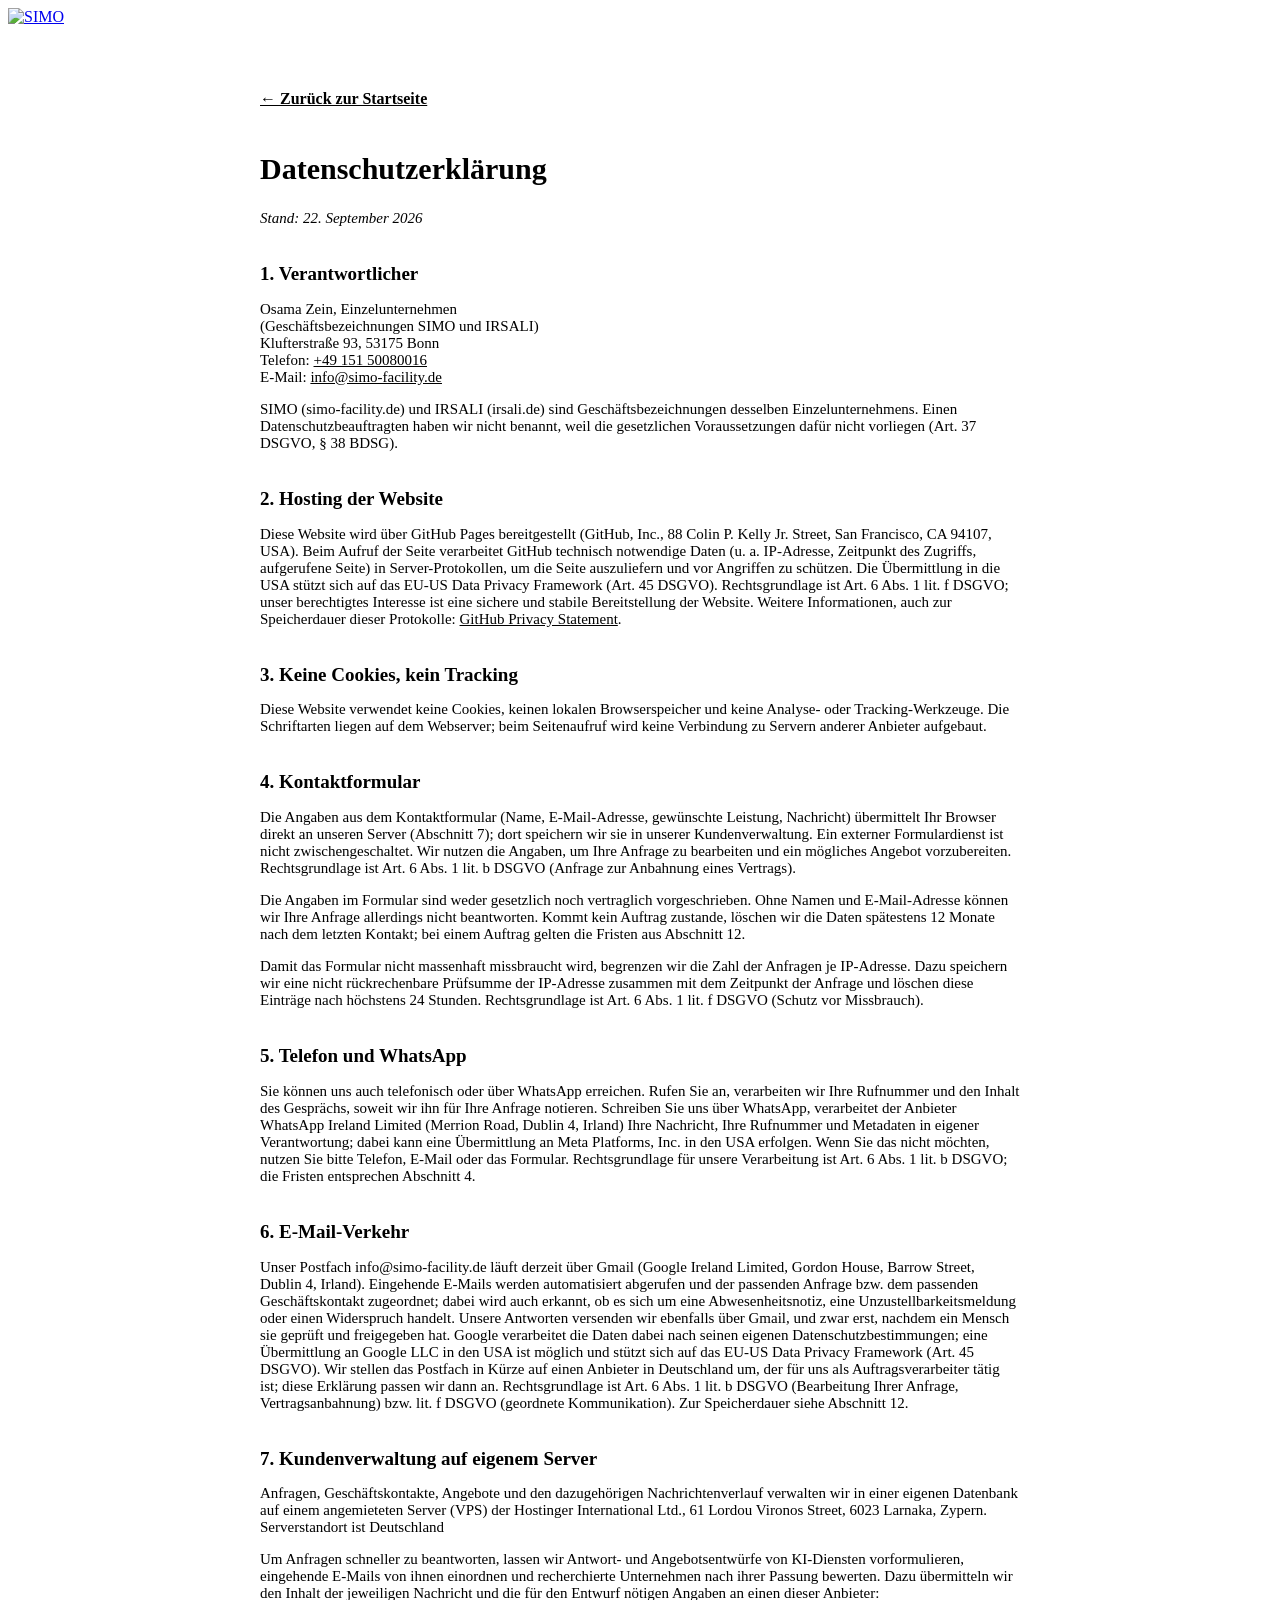
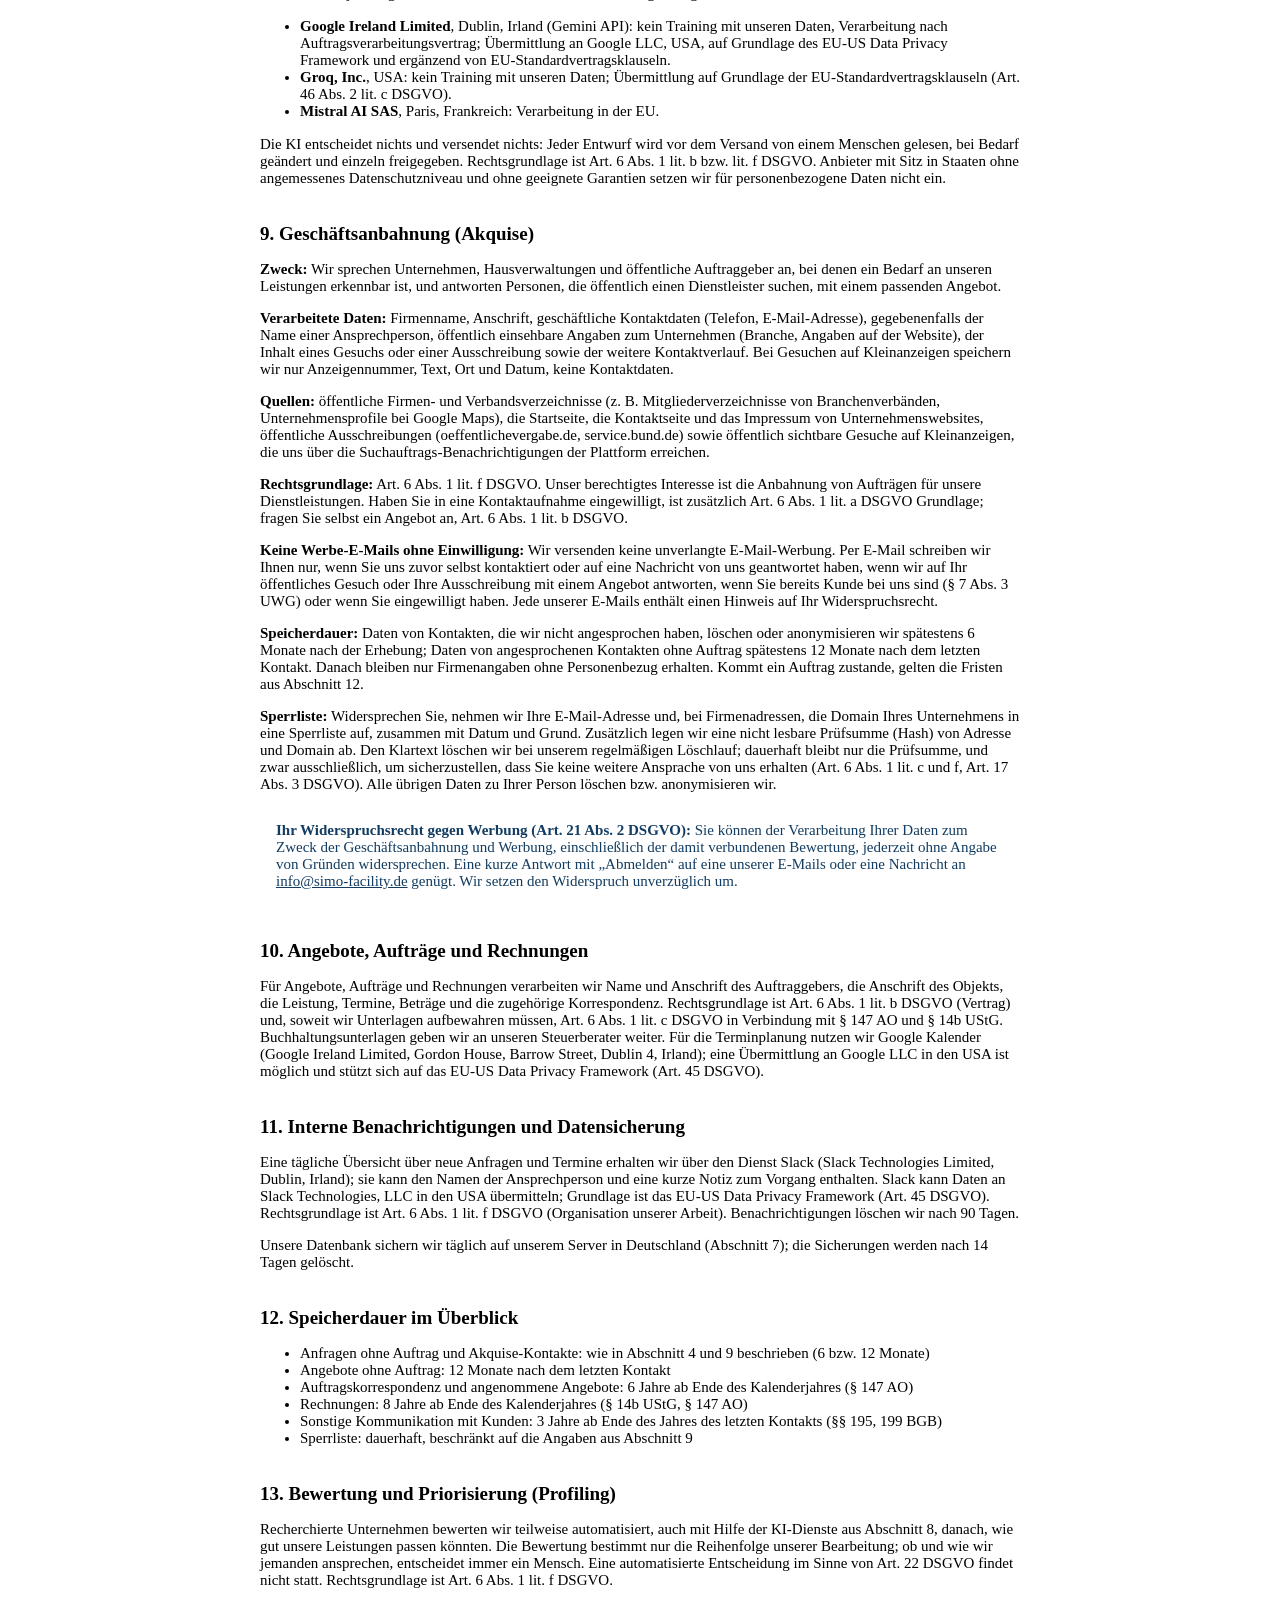
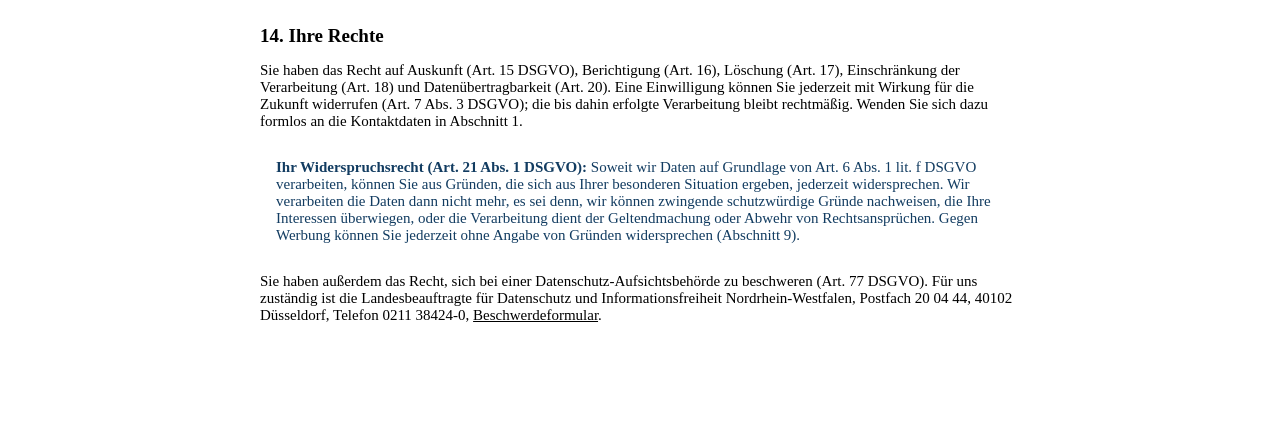
==== datenschutz.html @ e84d72c5 "Eigenes Kontaktformular statt Web3Forms, Datenschutzerklaerung und Impressum aktualisiert" ====
<!DOCTYPE html>
<html lang="de">
<head>
<meta charset="UTF-8">
<meta name="viewport" content="width=device-width, initial-scale=1.0">
<title>Datenschutzerklärung – SIMO</title>
<link rel="icon" type="image/svg+xml" href="assets/icon.svg">
<link rel="stylesheet" href="styles.css">
<style>
  .legal { max-width: 760px; margin: 0 auto; padding: 64px 24px 96px; }
  .legal h1 { font-size: 30px; margin-bottom: 24px; }
  .legal h2 { font-size: 19px; margin-top: 36px; }
  .legal p, .legal li { color: var(--gray); font-size: 15px; }
  .legal a { color: var(--green); }
  .back { display:inline-block; margin-bottom: 24px; font-weight: 600; color: var(--green); }
</style>
</head>
<body>
<header>
  <nav class="nav">
    <a href="index.html" class="logo"><img src="assets/logo_mark.svg" alt="SIMO"></a>
  </nav>
</header>

<div class="legal">
  <a class="back" href="index.html">&larr; Zurück zur Startseite</a>
  <h1>Datenschutzerklärung</h1>
  <p><em>Stand: 22. September 2026</em></p>

  <h2>1. Verantwortlicher</h2>
  <p>
    Osama Zein, Einzelunternehmen<br>
    (Geschäftsbezeichnungen SIMO und IRSALI)<br>
    Klufterstraße 93, 53175 Bonn<br>
    Telefon: <a href="tel:+4915150080016">+49 151 50080016</a><br>
    E-Mail: <a href="mailto:info@simo-facility.de">info@simo-facility.de</a>
  </p>
  <p>SIMO (simo-facility.de) und IRSALI (irsali.de) sind Geschäftsbezeichnungen desselben Einzelunternehmens. Einen Datenschutzbeauftragten haben wir nicht benannt, weil die gesetzlichen Voraussetzungen dafür nicht vorliegen (Art. 37 DSGVO, § 38 BDSG).</p>

  <h2>2. Hosting der Website</h2>
  <p>Diese Website wird über GitHub Pages bereitgestellt (GitHub, Inc., 88 Colin P. Kelly Jr. Street, San Francisco, CA 94107, USA). Beim Aufruf der Seite verarbeitet GitHub technisch notwendige Daten (u. a. IP-Adresse, Zeitpunkt des Zugriffs, aufgerufene Seite) in Server-Protokollen, um die Seite auszuliefern und vor Angriffen zu schützen. Die Übermittlung in die USA stützt sich auf das EU-US Data Privacy Framework (Art. 45 DSGVO). Rechtsgrundlage ist Art. 6 Abs. 1 lit. f DSGVO; unser berechtigtes Interesse ist eine sichere und stabile Bereitstellung der Website. Weitere Informationen, auch zur Speicherdauer dieser Protokolle: <a href="https://docs.github.com/site-policy/privacy-policies/github-general-privacy-statement" target="_blank" rel="noopener">GitHub Privacy Statement</a>.</p>

  <h2>3. Keine Cookies, kein Tracking</h2>
  <p>Diese Website verwendet keine Cookies, keinen lokalen Browserspeicher und keine Analyse- oder Tracking-Werkzeuge. Die Schriftarten liegen auf dem Webserver; beim Seitenaufruf wird keine Verbindung zu Servern anderer Anbieter aufgebaut.</p>

  <h2>4. Kontaktformular</h2>
  <p>Die Angaben aus dem Kontaktformular (Name, E-Mail-Adresse, gewünschte Leistung, Nachricht) übermittelt Ihr Browser direkt an unseren Server (Abschnitt 7); dort speichern wir sie in unserer Kundenverwaltung. Ein externer Formulardienst ist nicht zwischengeschaltet. Wir nutzen die Angaben, um Ihre Anfrage zu bearbeiten und ein mögliches Angebot vorzubereiten. Rechtsgrundlage ist Art. 6 Abs. 1 lit. b DSGVO (Anfrage zur Anbahnung eines Vertrags).</p>
  <p>Die Angaben im Formular sind weder gesetzlich noch vertraglich vorgeschrieben. Ohne Namen und E-Mail-Adresse können wir Ihre Anfrage allerdings nicht beantworten. Kommt kein Auftrag zustande, löschen wir die Daten spätestens 12 Monate nach dem letzten Kontakt; bei einem Auftrag gelten die Fristen aus Abschnitt 12.</p>
  <p>Damit das Formular nicht massenhaft missbraucht wird, begrenzen wir die Zahl der Anfragen je IP-Adresse. Dazu speichern wir eine nicht rückrechenbare Prüfsumme der IP-Adresse zusammen mit dem Zeitpunkt der Anfrage und löschen diese Einträge nach höchstens 24 Stunden. Rechtsgrundlage ist Art. 6 Abs. 1 lit. f DSGVO (Schutz vor Missbrauch).</p>

  <h2>5. Telefon und WhatsApp</h2>
  <p>Sie können uns auch telefonisch oder über WhatsApp erreichen. Rufen Sie an, verarbeiten wir Ihre Rufnummer und den Inhalt des Gesprächs, soweit wir ihn für Ihre Anfrage notieren. Schreiben Sie uns über WhatsApp, verarbeitet der Anbieter WhatsApp Ireland Limited (Merrion Road, Dublin 4, Irland) Ihre Nachricht, Ihre Rufnummer und Metadaten in eigener Verantwortung; dabei kann eine Übermittlung an Meta Platforms, Inc. in den USA erfolgen. Wenn Sie das nicht möchten, nutzen Sie bitte Telefon, E-Mail oder das Formular. Rechtsgrundlage für unsere Verarbeitung ist Art. 6 Abs. 1 lit. b DSGVO; die Fristen entsprechen Abschnitt 4.</p>

  <h2>6. E-Mail-Verkehr</h2>
  <p>Unser Postfach info@simo-facility.de läuft derzeit über Gmail (Google Ireland Limited, Gordon House, Barrow Street, Dublin 4, Irland). Eingehende E-Mails werden automatisiert abgerufen und der passenden Anfrage bzw. dem passenden Geschäftskontakt zugeordnet; dabei wird auch erkannt, ob es sich um eine Abwesenheitsnotiz, eine Unzustellbarkeitsmeldung oder einen Widerspruch handelt. Unsere Antworten versenden wir ebenfalls über Gmail, und zwar erst, nachdem ein Mensch sie geprüft und freigegeben hat. Google verarbeitet die Daten dabei nach seinen eigenen Datenschutzbestimmungen; eine Übermittlung an Google LLC in den USA ist möglich und stützt sich auf das EU-US Data Privacy Framework (Art. 45 DSGVO). Wir stellen das Postfach in Kürze auf einen Anbieter in Deutschland um, der für uns als Auftragsverarbeiter tätig ist; diese Erklärung passen wir dann an. Rechtsgrundlage ist Art. 6 Abs. 1 lit. b DSGVO (Bearbeitung Ihrer Anfrage, Vertragsanbahnung) bzw. lit. f DSGVO (geordnete Kommunikation). Zur Speicherdauer siehe Abschnitt 12.</p>

  <h2>7. Kundenverwaltung auf eigenem Server</h2>
  <p>Anfragen, Geschäftskontakte, Angebote und den dazugehörigen Nachrichtenverlauf verwalten wir in einer eigenen Datenbank auf einem angemieteten Server (VPS) der Hostinger International Ltd., 61 Lordou Vironos Street, 6023 Larnaka, Zypern. Serverstandort ist Deutschland  <p>Um Anfragen schneller zu beantworten, lassen wir Antwort- und Angebotsentwürfe von KI-Diensten vorformulieren, eingehende E-Mails von ihnen einordnen und recherchierte Unternehmen nach ihrer Passung bewerten. Dazu übermitteln wir den Inhalt der jeweiligen Nachricht und die für den Entwurf nötigen Angaben an einen dieser Anbieter:</p>
  <ul>
    <li><strong>Google Ireland Limited</strong>, Dublin, Irland (Gemini API): kein Training mit unseren Daten, Verarbeitung nach Auftragsverarbeitungsvertrag; Übermittlung an Google LLC, USA, auf Grundlage des EU-US Data Privacy Framework und ergänzend von EU-Standardvertragsklauseln.</li>
    <li><strong>Groq, Inc.</strong>, USA: kein Training mit unseren Daten; Übermittlung auf Grundlage der EU-Standardvertragsklauseln (Art. 46 Abs. 2 lit. c DSGVO).</li>
    <li><strong>Mistral AI SAS</strong>, Paris, Frankreich: Verarbeitung in der EU.</li>
  </ul>
  <p>Die KI entscheidet nichts und versendet nichts: Jeder Entwurf wird vor dem Versand von einem Menschen gelesen, bei Bedarf geändert und einzeln freigegeben. Rechtsgrundlage ist Art. 6 Abs. 1 lit. b bzw. lit. f DSGVO. Anbieter mit Sitz in Staaten ohne angemessenes Datenschutzniveau und ohne geeignete Garantien setzen wir für personenbezogene Daten nicht ein.</p>

  <h2 id="akquise">9. Geschäftsanbahnung (Akquise)</h2>
  <p><strong>Zweck:</strong> Wir sprechen Unternehmen, Hausverwaltungen und öffentliche Auftraggeber an, bei denen ein Bedarf an unseren Leistungen erkennbar ist, und antworten Personen, die öffentlich einen Dienstleister suchen, mit einem passenden Angebot.</p>
  <p><strong>Verarbeitete Daten:</strong> Firmenname, Anschrift, geschäftliche Kontaktdaten (Telefon, E-Mail-Adresse), gegebenenfalls der Name einer Ansprechperson, öffentlich einsehbare Angaben zum Unternehmen (Branche, Angaben auf der Website), der Inhalt eines Gesuchs oder einer Ausschreibung sowie der weitere Kontaktverlauf. Bei Gesuchen auf Kleinanzeigen speichern wir nur Anzeigennummer, Text, Ort und Datum, keine Kontaktdaten.</p>
  <p><strong>Quellen:</strong> öffentliche Firmen- und Verbandsverzeichnisse (z. B. Mitgliederverzeichnisse von Branchenverbänden, Unternehmensprofile bei Google Maps), die Startseite, die Kontaktseite und das Impressum von Unternehmenswebsites, öffentliche Ausschreibungen (oeffentlichevergabe.de, service.bund.de) sowie öffentlich sichtbare Gesuche auf Kleinanzeigen, die uns über die Suchauftrags-Benachrichtigungen der Plattform erreichen.</p>
  <p><strong>Rechtsgrundlage:</strong> Art. 6 Abs. 1 lit. f DSGVO. Unser berechtigtes Interesse ist die Anbahnung von Aufträgen für unsere Dienstleistungen. Haben Sie in eine Kontaktaufnahme eingewilligt, ist zusätzlich Art. 6 Abs. 1 lit. a DSGVO Grundlage; fragen Sie selbst ein Angebot an, Art. 6 Abs. 1 lit. b DSGVO.</p>
  <p><strong>Keine Werbe-E-Mails ohne Einwilligung:</strong> Wir versenden keine unverlangte E-Mail-Werbung. Per E-Mail schreiben wir Ihnen nur, wenn Sie uns zuvor selbst kontaktiert oder auf eine Nachricht von uns geantwortet haben, wenn wir auf Ihr öffentliches Gesuch oder Ihre Ausschreibung mit einem Angebot antworten, wenn Sie bereits Kunde bei uns sind (§ 7 Abs. 3 UWG) oder wenn Sie eingewilligt haben. Jede unserer E-Mails enthält einen Hinweis auf Ihr Widerspruchsrecht.</p>
  <p><strong>Speicherdauer:</strong> Daten von Kontakten, die wir nicht angesprochen haben, löschen oder anonymisieren wir spätestens 6 Monate nach der Erhebung; Daten von angesprochenen Kontakten ohne Auftrag spätestens 12 Monate nach dem letzten Kontakt. Danach bleiben nur Firmenangaben ohne Personenbezug erhalten. Kommt ein Auftrag zustande, gelten die Fristen aus Abschnitt 12.</p>
  <p><strong>Sperrliste:</strong> Widersprechen Sie, nehmen wir Ihre E-Mail-Adresse und, bei Firmenadressen, die Domain Ihres Unternehmens in eine Sperrliste auf, zusammen mit Datum und Grund. Zusätzlich legen wir eine nicht lesbare Prüfsumme (Hash) von Adresse und Domain ab. Den Klartext löschen wir bei unserem regelmäßigen Löschlauf; dauerhaft bleibt nur die Prüfsumme, und zwar ausschließlich, um sicherzustellen, dass Sie keine weitere Ansprache von uns erhalten (Art. 6 Abs. 1 lit. c und f, Art. 17 Abs. 3 DSGVO). Alle übrigen Daten zu Ihrer Person löschen bzw. anonymisieren wir.</p>
  <p style="border-left: 4px solid var(--green); background: var(--green-tint); padding: 14px 16px; color: #123C61;"><strong>Ihr Widerspruchsrecht gegen Werbung (Art. 21 Abs. 2 DSGVO):</strong> Sie können der Verarbeitung Ihrer Daten zum Zweck der Geschäftsanbahnung und Werbung, einschließlich der damit verbundenen Bewertung, jederzeit ohne Angabe von Gründen widersprechen. Eine kurze Antwort mit „Abmelden“ auf eine unserer E-Mails oder eine Nachricht an <a href="mailto:info@simo-facility.de?subject=Abmelden">info@simo-facility.de</a> genügt. Wir setzen den Widerspruch unverzüglich um.</p>

  <h2>10. Angebote, Aufträge und Rechnungen</h2>
  <p>Für Angebote, Aufträge und Rechnungen verarbeiten wir Name und Anschrift des Auftraggebers, die Anschrift des Objekts, die Leistung, Termine, Beträge und die zugehörige Korrespondenz. Rechtsgrundlage ist Art. 6 Abs. 1 lit. b DSGVO (Vertrag) und, soweit wir Unterlagen aufbewahren müssen, Art. 6 Abs. 1 lit. c DSGVO in Verbindung mit § 147 AO und § 14b UStG. Buchhaltungsunterlagen geben wir an unseren Steuerberater weiter. Für die Terminplanung nutzen wir Google Kalender (Google Ireland Limited, Gordon House, Barrow Street, Dublin 4, Irland); eine Übermittlung an Google LLC in den USA ist möglich und stützt sich auf das EU-US Data Privacy Framework (Art. 45 DSGVO).</p>

  <h2>11. Interne Benachrichtigungen und Datensicherung</h2>
  <p>Eine tägliche Übersicht über neue Anfragen und Termine erhalten wir über den Dienst Slack (Slack Technologies Limited, Dublin, Irland); sie kann den Namen der Ansprechperson und eine kurze Notiz zum Vorgang enthalten. Slack kann Daten an Slack Technologies, LLC in den USA übermitteln; Grundlage ist das EU-US Data Privacy Framework (Art. 45 DSGVO). Rechtsgrundlage ist Art. 6 Abs. 1 lit. f DSGVO (Organisation unserer Arbeit). Benachrichtigungen löschen wir nach 90 Tagen.</p>
  <p>Unsere Datenbank sichern wir täglich auf unserem Server in Deutschland (Abschnitt 7); die Sicherungen werden nach 14 Tagen gelöscht.</p>

  <h2>12. Speicherdauer im Überblick</h2>
  <ul>
    <li>Anfragen ohne Auftrag und Akquise-Kontakte: wie in Abschnitt 4 und 9 beschrieben (6 bzw. 12 Monate)</li>
    <li>Angebote ohne Auftrag: 12 Monate nach dem letzten Kontakt</li>
    <li>Auftragskorrespondenz und angenommene Angebote: 6 Jahre ab Ende des Kalenderjahres (§ 147 AO)</li>
    <li>Rechnungen: 8 Jahre ab Ende des Kalenderjahres (§ 14b UStG, § 147 AO)</li>
    <li>Sonstige Kommunikation mit Kunden: 3 Jahre ab Ende des Jahres des letzten Kontakts (§§ 195, 199 BGB)</li>
    <li>Sperrliste: dauerhaft, beschränkt auf die Angaben aus Abschnitt 9</li>
  </ul>

  <h2>13. Bewertung und Priorisierung (Profiling)</h2>
  <p>Recherchierte Unternehmen bewerten wir teilweise automatisiert, auch mit Hilfe der KI-Dienste aus Abschnitt 8, danach, wie gut unsere Leistungen passen könnten. Die Bewertung bestimmt nur die Reihenfolge unserer Bearbeitung; ob und wie wir jemanden ansprechen, entscheidet immer ein Mensch. Eine automatisierte Entscheidung im Sinne von Art. 22 DSGVO findet nicht statt. Rechtsgrundlage ist Art. 6 Abs. 1 lit. f DSGVO.</p>

  <h2>14. Ihre Rechte</h2>
  <p>Sie haben das Recht auf Auskunft (Art. 15 DSGVO), Berichtigung (Art. 16), Löschung (Art. 17), Einschränkung der Verarbeitung (Art. 18) und Datenübertragbarkeit (Art. 20). Eine Einwilligung können Sie jederzeit mit Wirkung für die Zukunft widerrufen (Art. 7 Abs. 3 DSGVO); die bis dahin erfolgte Verarbeitung bleibt rechtmäßig. Wenden Sie sich dazu formlos an die Kontaktdaten in Abschnitt 1.</p>
  <p style="border-left: 4px solid var(--green); background: var(--green-tint); padding: 14px 16px; color: #123C61;"><strong>Ihr Widerspruchsrecht (Art. 21 Abs. 1 DSGVO):</strong> Soweit wir Daten auf Grundlage von Art. 6 Abs. 1 lit. f DSGVO verarbeiten, können Sie aus Gründen, die sich aus Ihrer besonderen Situation ergeben, jederzeit widersprechen. Wir verarbeiten die Daten dann nicht mehr, es sei denn, wir können zwingende schutzwürdige Gründe nachweisen, die Ihre Interessen überwiegen, oder die Verarbeitung dient der Geltendmachung oder Abwehr von Rechtsansprüchen. Gegen Werbung können Sie jederzeit ohne Angabe von Gründen widersprechen (Abschnitt 9).</p>
  <p>Sie haben außerdem das Recht, sich bei einer Datenschutz-Aufsichtsbehörde zu beschweren (Art. 77 DSGVO). Für uns zuständig ist die Landesbeauftragte für Datenschutz und Informationsfreiheit Nordrhein-Westfalen, Postfach 20 04 44, 40102 Düsseldorf, Telefon 0211 38424-0, <a href="https://www.ldi.nrw.de/beschwerde" target="_blank" rel="noopener">Beschwerdeformular</a>.</p>
</div>
</body>
</html>
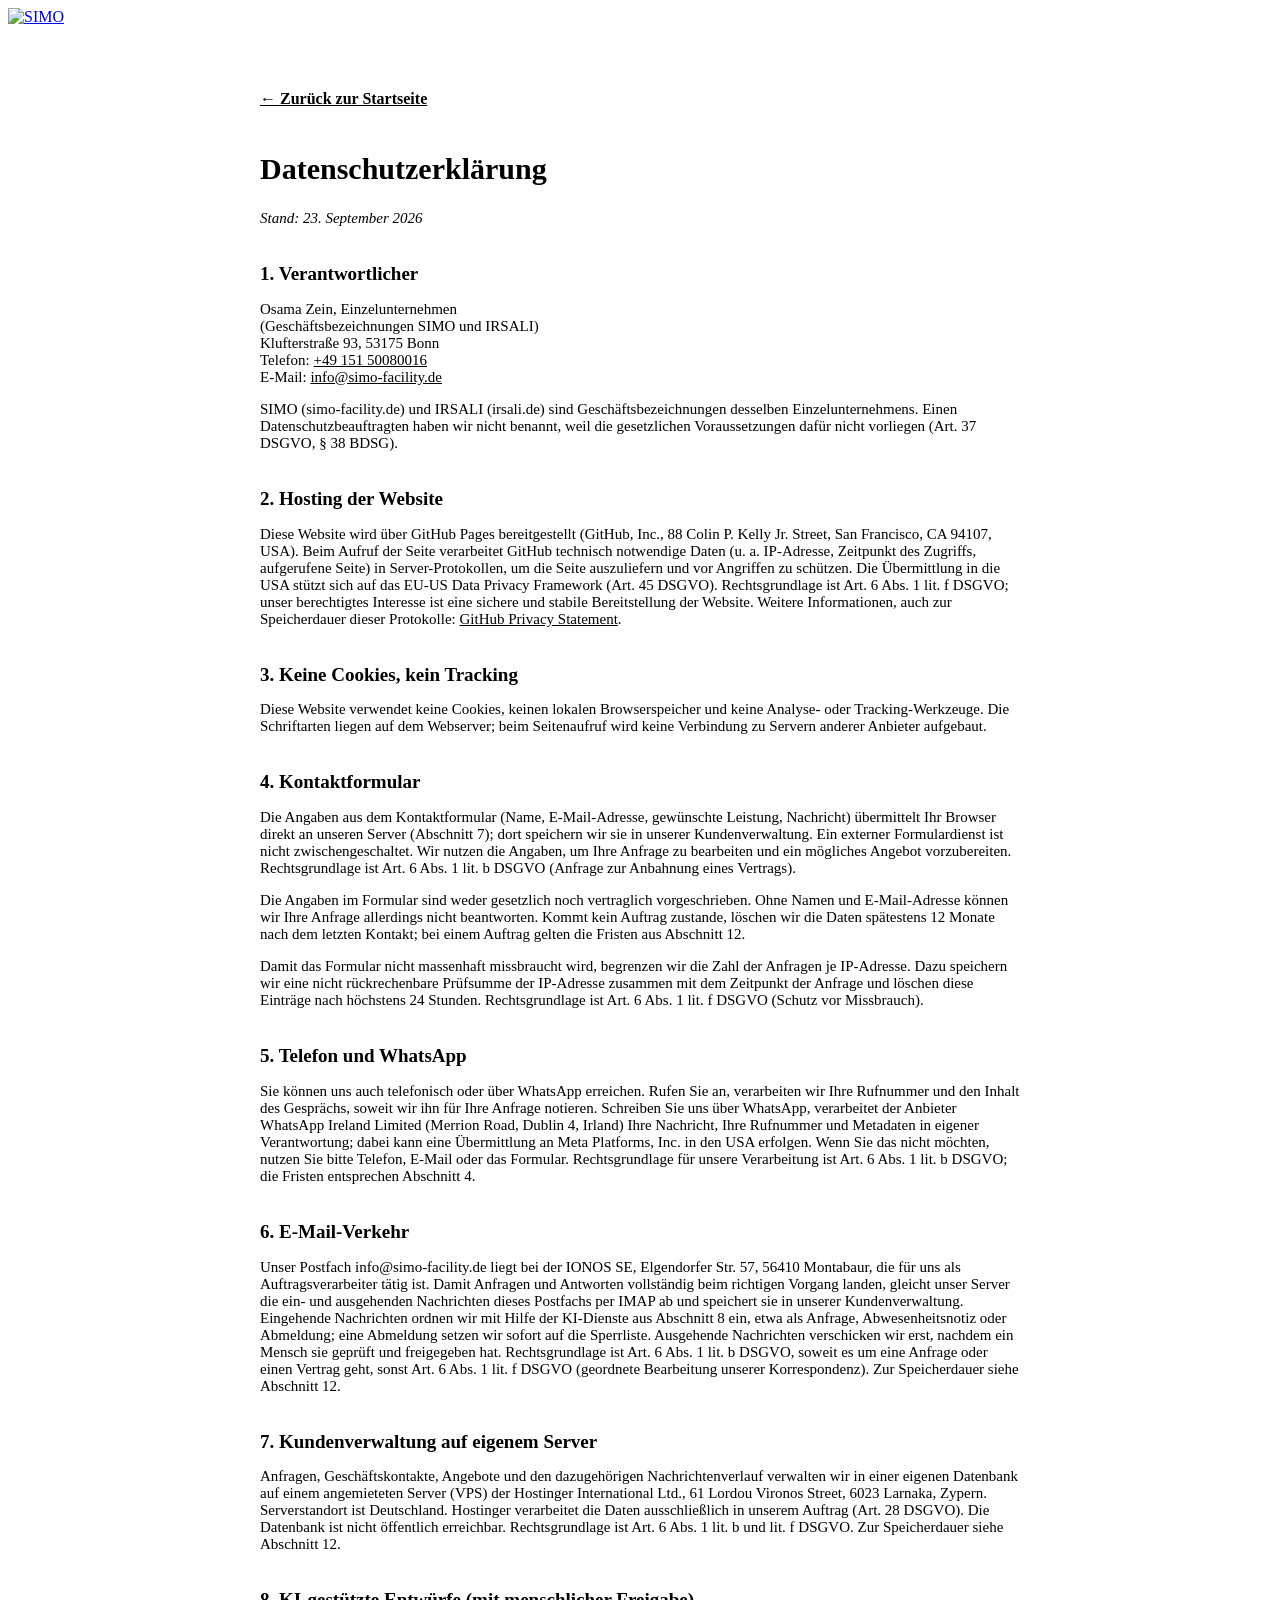
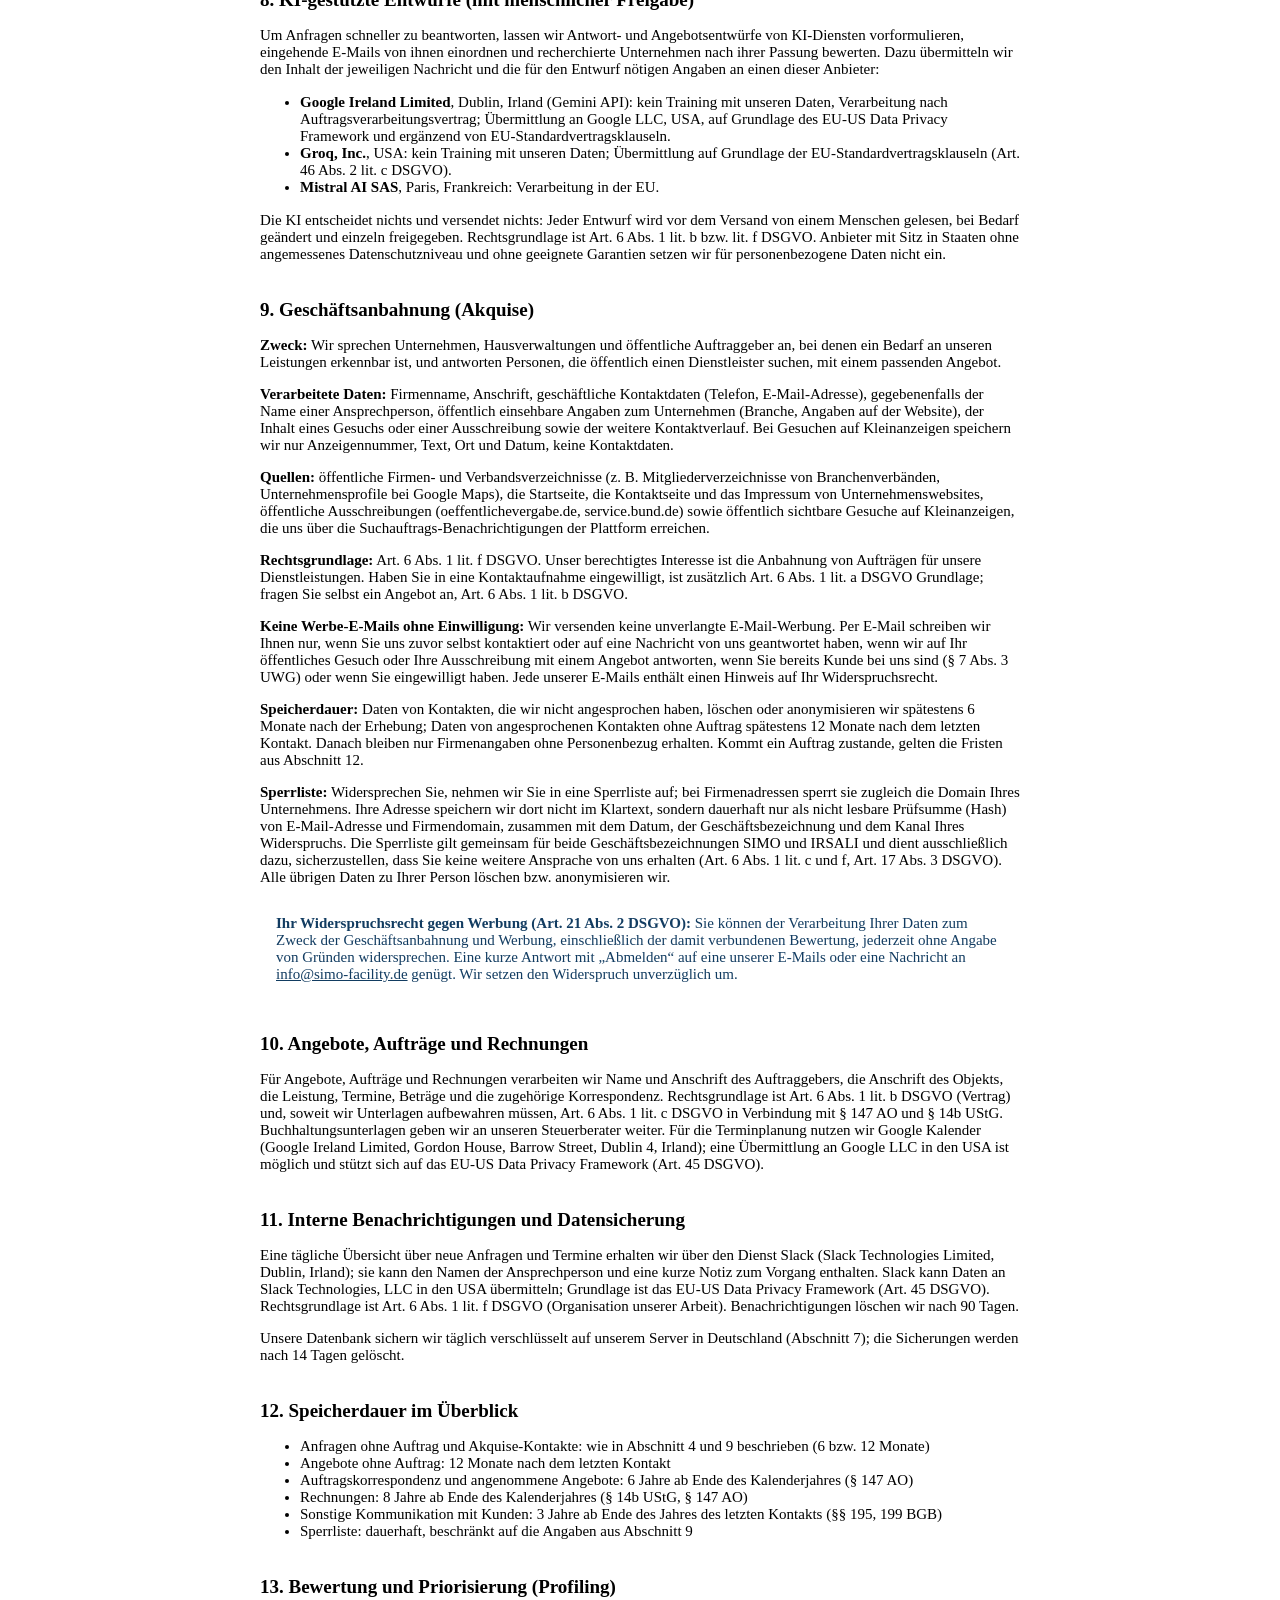
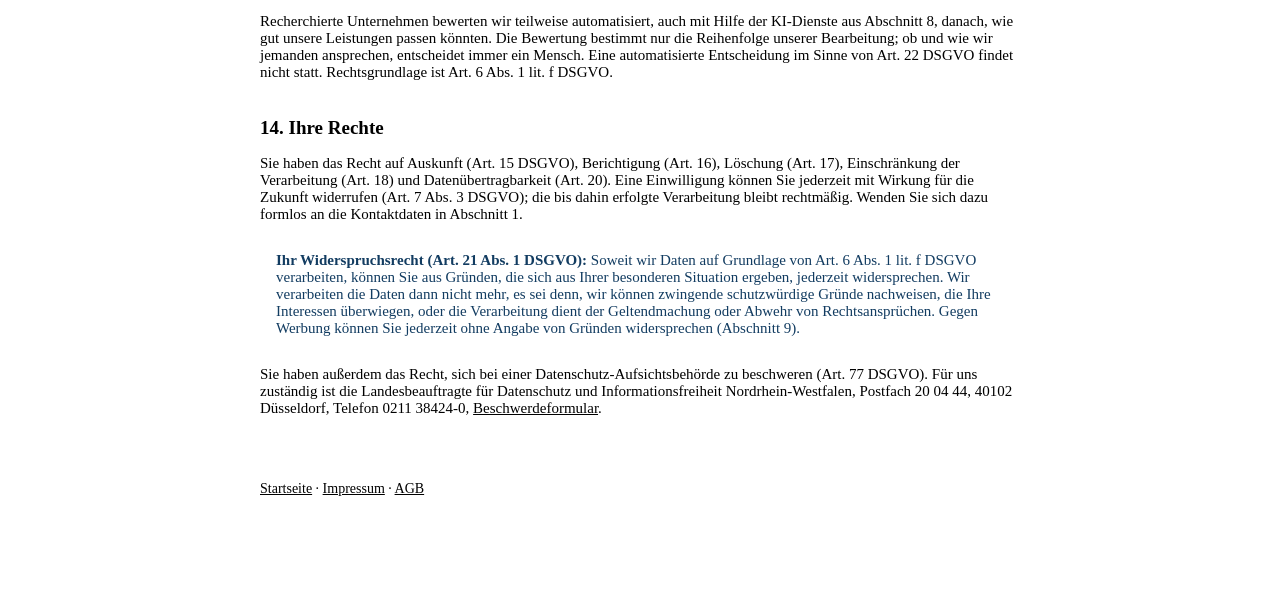
==== commit 7d964546: "AGB als agb.pdf, Datenschutzerklaerung: IONOS-Postfach, Abschnitt 7/8 vollstaendig, Sperrliste nur a" ====
--- a/datenschutz.html
+++ b/datenschutz.html
@@ -25,7 +25,7 @@
 <div class="legal">
   <a class="back" href="index.html">&larr; Zurück zur Startseite</a>
   <h1>Datenschutzerklärung</h1>
-  <p><em>Stand: 22. September 2026</em></p>
+  <p><em>Stand: 23. September 2026</em></p>
 
   <h2>1. Verantwortlicher</h2>
   <p>
@@ -52,10 +52,13 @@
   <p>Sie können uns auch telefonisch oder über WhatsApp erreichen. Rufen Sie an, verarbeiten wir Ihre Rufnummer und den Inhalt des Gesprächs, soweit wir ihn für Ihre Anfrage notieren. Schreiben Sie uns über WhatsApp, verarbeitet der Anbieter WhatsApp Ireland Limited (Merrion Road, Dublin 4, Irland) Ihre Nachricht, Ihre Rufnummer und Metadaten in eigener Verantwortung; dabei kann eine Übermittlung an Meta Platforms, Inc. in den USA erfolgen. Wenn Sie das nicht möchten, nutzen Sie bitte Telefon, E-Mail oder das Formular. Rechtsgrundlage für unsere Verarbeitung ist Art. 6 Abs. 1 lit. b DSGVO; die Fristen entsprechen Abschnitt 4.</p>
 
   <h2>6. E-Mail-Verkehr</h2>
-  <p>Unser Postfach info@simo-facility.de läuft derzeit über Gmail (Google Ireland Limited, Gordon House, Barrow Street, Dublin 4, Irland). Eingehende E-Mails werden automatisiert abgerufen und der passenden Anfrage bzw. dem passenden Geschäftskontakt zugeordnet; dabei wird auch erkannt, ob es sich um eine Abwesenheitsnotiz, eine Unzustellbarkeitsmeldung oder einen Widerspruch handelt. Unsere Antworten versenden wir ebenfalls über Gmail, und zwar erst, nachdem ein Mensch sie geprüft und freigegeben hat. Google verarbeitet die Daten dabei nach seinen eigenen Datenschutzbestimmungen; eine Übermittlung an Google LLC in den USA ist möglich und stützt sich auf das EU-US Data Privacy Framework (Art. 45 DSGVO). Wir stellen das Postfach in Kürze auf einen Anbieter in Deutschland um, der für uns als Auftragsverarbeiter tätig ist; diese Erklärung passen wir dann an. Rechtsgrundlage ist Art. 6 Abs. 1 lit. b DSGVO (Bearbeitung Ihrer Anfrage, Vertragsanbahnung) bzw. lit. f DSGVO (geordnete Kommunikation). Zur Speicherdauer siehe Abschnitt 12.</p>
+  <p>Unser Postfach info@simo-facility.de liegt bei der IONOS SE, Elgendorfer Str. 57, 56410 Montabaur, die für uns als Auftragsverarbeiter tätig ist. Damit Anfragen und Antworten vollständig beim richtigen Vorgang landen, gleicht unser Server die ein- und ausgehenden Nachrichten dieses Postfachs per IMAP ab und speichert sie in unserer Kundenverwaltung. Eingehende Nachrichten ordnen wir mit Hilfe der KI-Dienste aus Abschnitt 8 ein, etwa als Anfrage, Abwesenheitsnotiz oder Abmeldung; eine Abmeldung setzen wir sofort auf die Sperrliste. Ausgehende Nachrichten verschicken wir erst, nachdem ein Mensch sie geprüft und freigegeben hat. Rechtsgrundlage ist Art. 6 Abs. 1 lit. b DSGVO, soweit es um eine Anfrage oder einen Vertrag geht, sonst Art. 6 Abs. 1 lit. f DSGVO (geordnete Bearbeitung unserer Korrespondenz). Zur Speicherdauer siehe Abschnitt 12.</p>
 
   <h2>7. Kundenverwaltung auf eigenem Server</h2>
-  <p>Anfragen, Geschäftskontakte, Angebote und den dazugehörigen Nachrichtenverlauf verwalten wir in einer eigenen Datenbank auf einem angemieteten Server (VPS) der Hostinger International Ltd., 61 Lordou Vironos Street, 6023 Larnaka, Zypern. Serverstandort ist Deutschland  <p>Um Anfragen schneller zu beantworten, lassen wir Antwort- und Angebotsentwürfe von KI-Diensten vorformulieren, eingehende E-Mails von ihnen einordnen und recherchierte Unternehmen nach ihrer Passung bewerten. Dazu übermitteln wir den Inhalt der jeweiligen Nachricht und die für den Entwurf nötigen Angaben an einen dieser Anbieter:</p>
+  <p>Anfragen, Geschäftskontakte, Angebote und den dazugehörigen Nachrichtenverlauf verwalten wir in einer eigenen Datenbank auf einem angemieteten Server (VPS) der Hostinger International Ltd., 61 Lordou Vironos Street, 6023 Larnaka, Zypern. Serverstandort ist Deutschland. Hostinger verarbeitet die Daten ausschließlich in unserem Auftrag (Art. 28 DSGVO). Die Datenbank ist nicht öffentlich erreichbar. Rechtsgrundlage ist Art. 6 Abs. 1 lit. b und lit. f DSGVO. Zur Speicherdauer siehe Abschnitt 12.</p>
+
+  <h2>8. KI-gestützte Entwürfe (mit menschlicher Freigabe)</h2>
+  <p>Um Anfragen schneller zu beantworten, lassen wir Antwort- und Angebotsentwürfe von KI-Diensten vorformulieren, eingehende E-Mails von ihnen einordnen und recherchierte Unternehmen nach ihrer Passung bewerten. Dazu übermitteln wir den Inhalt der jeweiligen Nachricht und die für den Entwurf nötigen Angaben an einen dieser Anbieter:</p>
   <ul>
     <li><strong>Google Ireland Limited</strong>, Dublin, Irland (Gemini API): kein Training mit unseren Daten, Verarbeitung nach Auftragsverarbeitungsvertrag; Übermittlung an Google LLC, USA, auf Grundlage des EU-US Data Privacy Framework und ergänzend von EU-Standardvertragsklauseln.</li>
     <li><strong>Groq, Inc.</strong>, USA: kein Training mit unseren Daten; Übermittlung auf Grundlage der EU-Standardvertragsklauseln (Art. 46 Abs. 2 lit. c DSGVO).</li>
@@ -70,7 +73,7 @@
   <p><strong>Rechtsgrundlage:</strong> Art. 6 Abs. 1 lit. f DSGVO. Unser berechtigtes Interesse ist die Anbahnung von Aufträgen für unsere Dienstleistungen. Haben Sie in eine Kontaktaufnahme eingewilligt, ist zusätzlich Art. 6 Abs. 1 lit. a DSGVO Grundlage; fragen Sie selbst ein Angebot an, Art. 6 Abs. 1 lit. b DSGVO.</p>
   <p><strong>Keine Werbe-E-Mails ohne Einwilligung:</strong> Wir versenden keine unverlangte E-Mail-Werbung. Per E-Mail schreiben wir Ihnen nur, wenn Sie uns zuvor selbst kontaktiert oder auf eine Nachricht von uns geantwortet haben, wenn wir auf Ihr öffentliches Gesuch oder Ihre Ausschreibung mit einem Angebot antworten, wenn Sie bereits Kunde bei uns sind (§ 7 Abs. 3 UWG) oder wenn Sie eingewilligt haben. Jede unserer E-Mails enthält einen Hinweis auf Ihr Widerspruchsrecht.</p>
   <p><strong>Speicherdauer:</strong> Daten von Kontakten, die wir nicht angesprochen haben, löschen oder anonymisieren wir spätestens 6 Monate nach der Erhebung; Daten von angesprochenen Kontakten ohne Auftrag spätestens 12 Monate nach dem letzten Kontakt. Danach bleiben nur Firmenangaben ohne Personenbezug erhalten. Kommt ein Auftrag zustande, gelten die Fristen aus Abschnitt 12.</p>
-  <p><strong>Sperrliste:</strong> Widersprechen Sie, nehmen wir Ihre E-Mail-Adresse und, bei Firmenadressen, die Domain Ihres Unternehmens in eine Sperrliste auf, zusammen mit Datum und Grund. Zusätzlich legen wir eine nicht lesbare Prüfsumme (Hash) von Adresse und Domain ab. Den Klartext löschen wir bei unserem regelmäßigen Löschlauf; dauerhaft bleibt nur die Prüfsumme, und zwar ausschließlich, um sicherzustellen, dass Sie keine weitere Ansprache von uns erhalten (Art. 6 Abs. 1 lit. c und f, Art. 17 Abs. 3 DSGVO). Alle übrigen Daten zu Ihrer Person löschen bzw. anonymisieren wir.</p>
+  <p><strong>Sperrliste:</strong> Widersprechen Sie, nehmen wir Sie in eine Sperrliste auf; bei Firmenadressen sperrt sie zugleich die Domain Ihres Unternehmens. Ihre Adresse speichern wir dort nicht im Klartext, sondern dauerhaft nur als nicht lesbare Prüfsumme (Hash) von E-Mail-Adresse und Firmendomain, zusammen mit dem Datum, der Geschäftsbezeichnung und dem Kanal Ihres Widerspruchs. Die Sperrliste gilt gemeinsam für beide Geschäftsbezeichnungen SIMO und IRSALI und dient ausschließlich dazu, sicherzustellen, dass Sie keine weitere Ansprache von uns erhalten (Art. 6 Abs. 1 lit. c und f, Art. 17 Abs. 3 DSGVO). Alle übrigen Daten zu Ihrer Person löschen bzw. anonymisieren wir.</p>
   <p style="border-left: 4px solid var(--green); background: var(--green-tint); padding: 14px 16px; color: #123C61;"><strong>Ihr Widerspruchsrecht gegen Werbung (Art. 21 Abs. 2 DSGVO):</strong> Sie können der Verarbeitung Ihrer Daten zum Zweck der Geschäftsanbahnung und Werbung, einschließlich der damit verbundenen Bewertung, jederzeit ohne Angabe von Gründen widersprechen. Eine kurze Antwort mit „Abmelden“ auf eine unserer E-Mails oder eine Nachricht an <a href="mailto:info@simo-facility.de?subject=Abmelden">info@simo-facility.de</a> genügt. Wir setzen den Widerspruch unverzüglich um.</p>
 
   <h2>10. Angebote, Aufträge und Rechnungen</h2>
@@ -78,7 +81,7 @@
 
   <h2>11. Interne Benachrichtigungen und Datensicherung</h2>
   <p>Eine tägliche Übersicht über neue Anfragen und Termine erhalten wir über den Dienst Slack (Slack Technologies Limited, Dublin, Irland); sie kann den Namen der Ansprechperson und eine kurze Notiz zum Vorgang enthalten. Slack kann Daten an Slack Technologies, LLC in den USA übermitteln; Grundlage ist das EU-US Data Privacy Framework (Art. 45 DSGVO). Rechtsgrundlage ist Art. 6 Abs. 1 lit. f DSGVO (Organisation unserer Arbeit). Benachrichtigungen löschen wir nach 90 Tagen.</p>
-  <p>Unsere Datenbank sichern wir täglich auf unserem Server in Deutschland (Abschnitt 7); die Sicherungen werden nach 14 Tagen gelöscht.</p>
+  <p>Unsere Datenbank sichern wir täglich verschlüsselt auf unserem Server in Deutschland (Abschnitt 7); die Sicherungen werden nach 14 Tagen gelöscht.</p>
 
   <h2>12. Speicherdauer im Überblick</h2>
   <ul>
@@ -97,6 +100,7 @@
   <p>Sie haben das Recht auf Auskunft (Art. 15 DSGVO), Berichtigung (Art. 16), Löschung (Art. 17), Einschränkung der Verarbeitung (Art. 18) und Datenübertragbarkeit (Art. 20). Eine Einwilligung können Sie jederzeit mit Wirkung für die Zukunft widerrufen (Art. 7 Abs. 3 DSGVO); die bis dahin erfolgte Verarbeitung bleibt rechtmäßig. Wenden Sie sich dazu formlos an die Kontaktdaten in Abschnitt 1.</p>
   <p style="border-left: 4px solid var(--green); background: var(--green-tint); padding: 14px 16px; color: #123C61;"><strong>Ihr Widerspruchsrecht (Art. 21 Abs. 1 DSGVO):</strong> Soweit wir Daten auf Grundlage von Art. 6 Abs. 1 lit. f DSGVO verarbeiten, können Sie aus Gründen, die sich aus Ihrer besonderen Situation ergeben, jederzeit widersprechen. Wir verarbeiten die Daten dann nicht mehr, es sei denn, wir können zwingende schutzwürdige Gründe nachweisen, die Ihre Interessen überwiegen, oder die Verarbeitung dient der Geltendmachung oder Abwehr von Rechtsansprüchen. Gegen Werbung können Sie jederzeit ohne Angabe von Gründen widersprechen (Abschnitt 9).</p>
   <p>Sie haben außerdem das Recht, sich bei einer Datenschutz-Aufsichtsbehörde zu beschweren (Art. 77 DSGVO). Für uns zuständig ist die Landesbeauftragte für Datenschutz und Informationsfreiheit Nordrhein-Westfalen, Postfach 20 04 44, 40102 Düsseldorf, Telefon 0211 38424-0, <a href="https://www.ldi.nrw.de/beschwerde" target="_blank" rel="noopener">Beschwerdeformular</a>.</p>
+  <p style="margin-top:48px;padding-top:16px;border-top:1px solid var(--border);font-size:14px;"><a href="index.html">Startseite</a> &middot; <a href="impressum.html">Impressum</a> &middot; <a href="agb.pdf">AGB</a></p>
 </div>
 </body>
 </html>
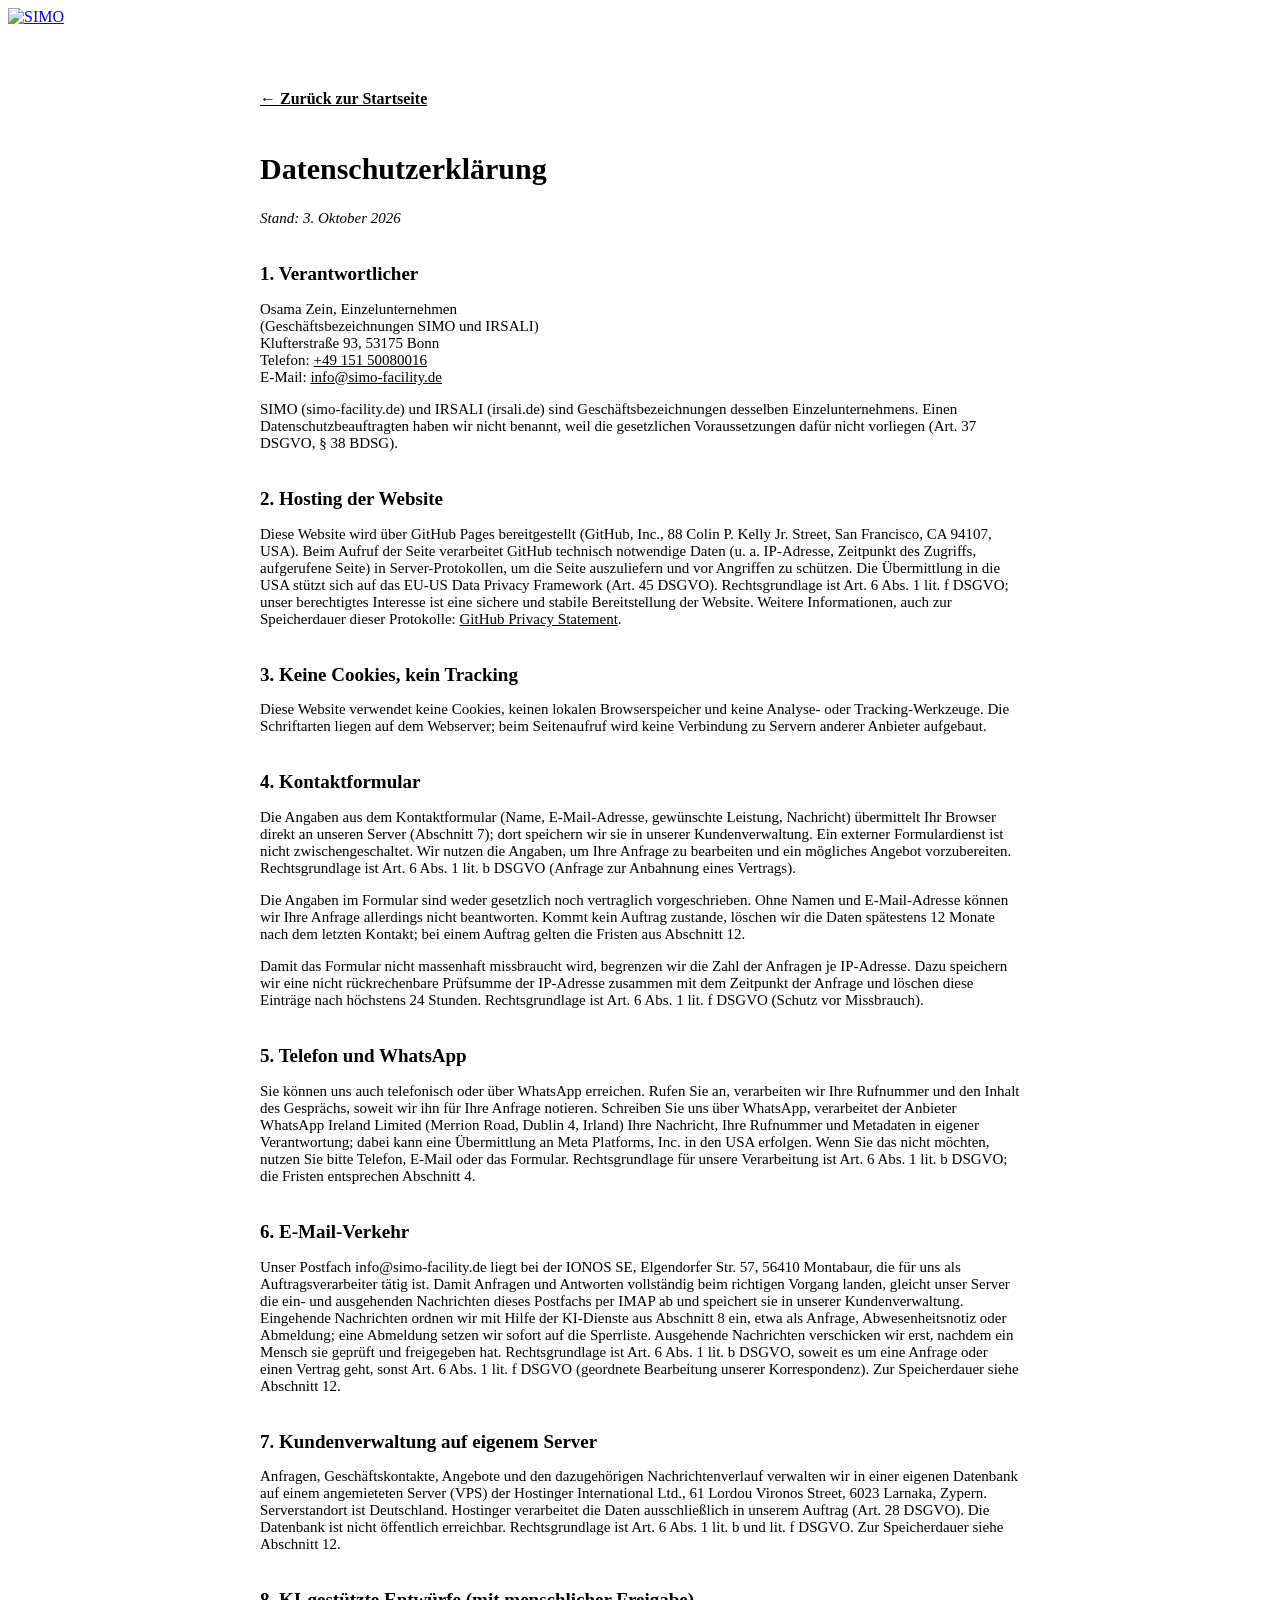
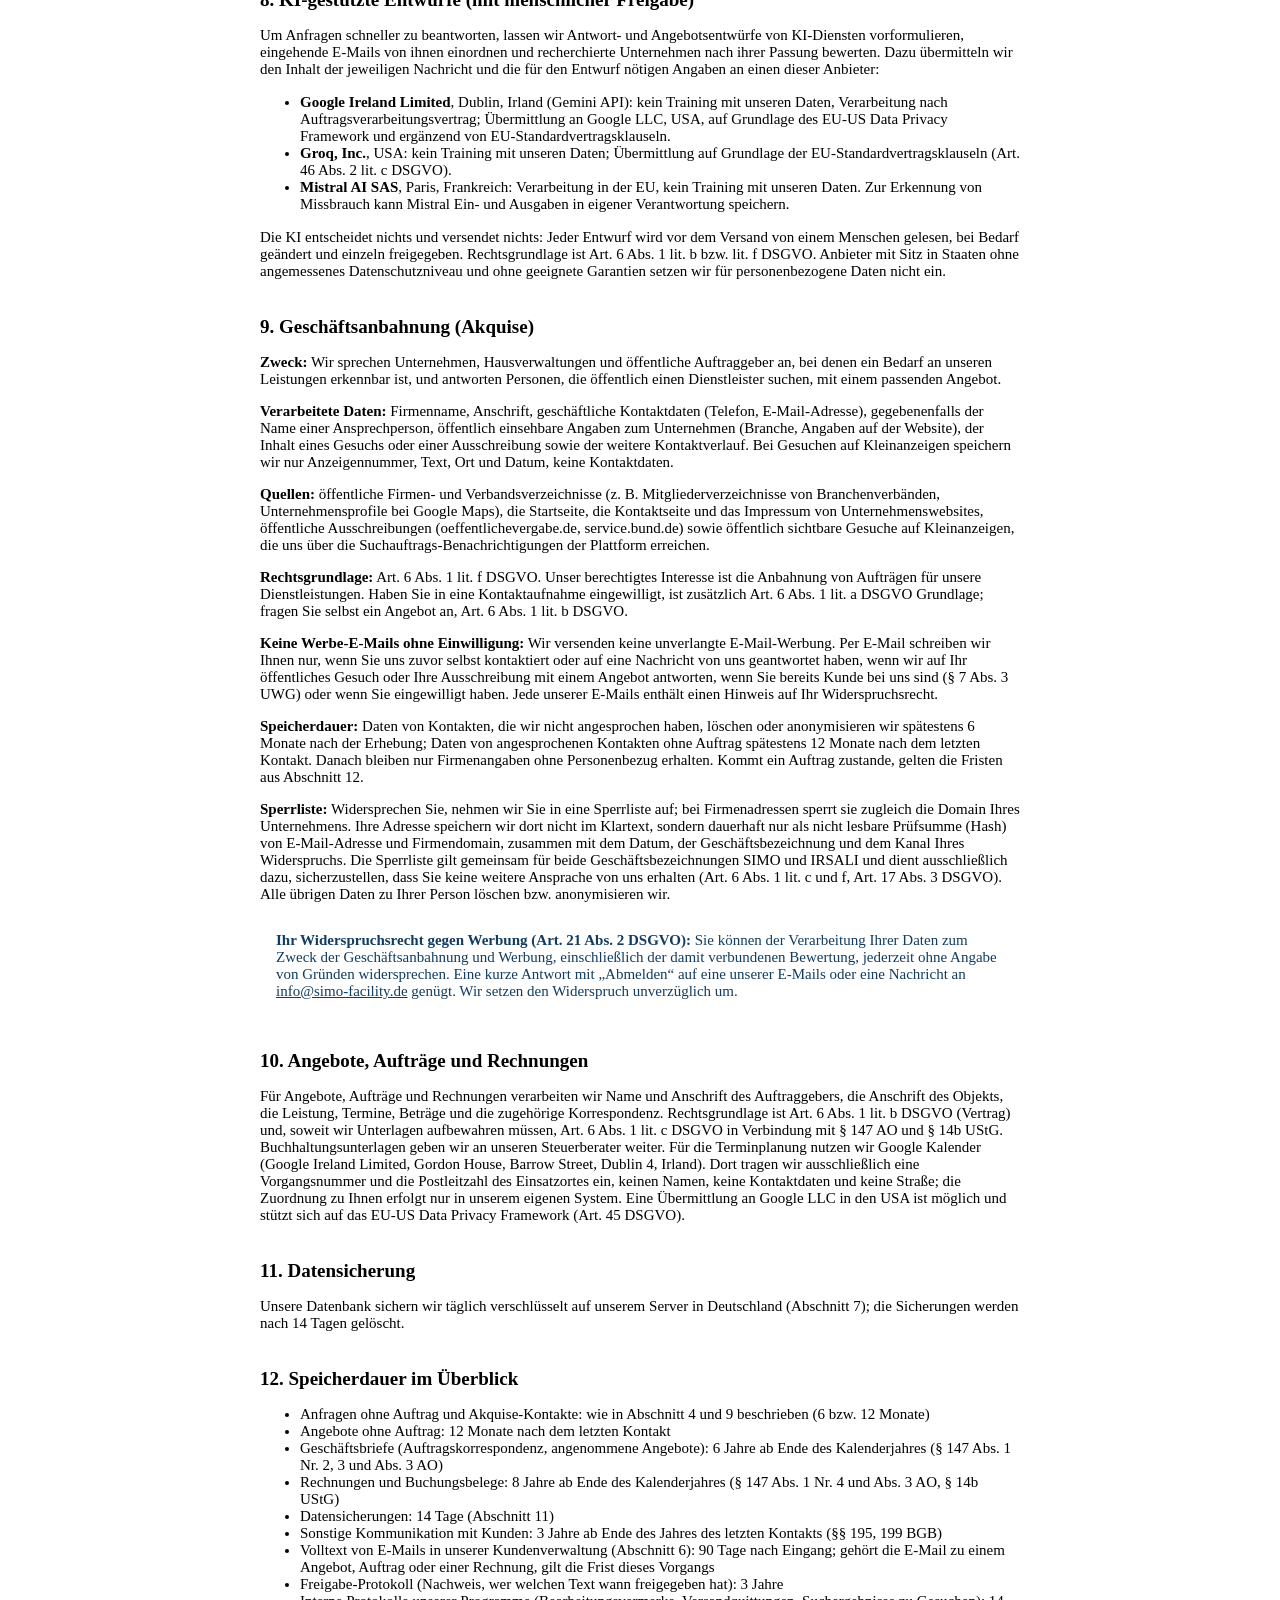
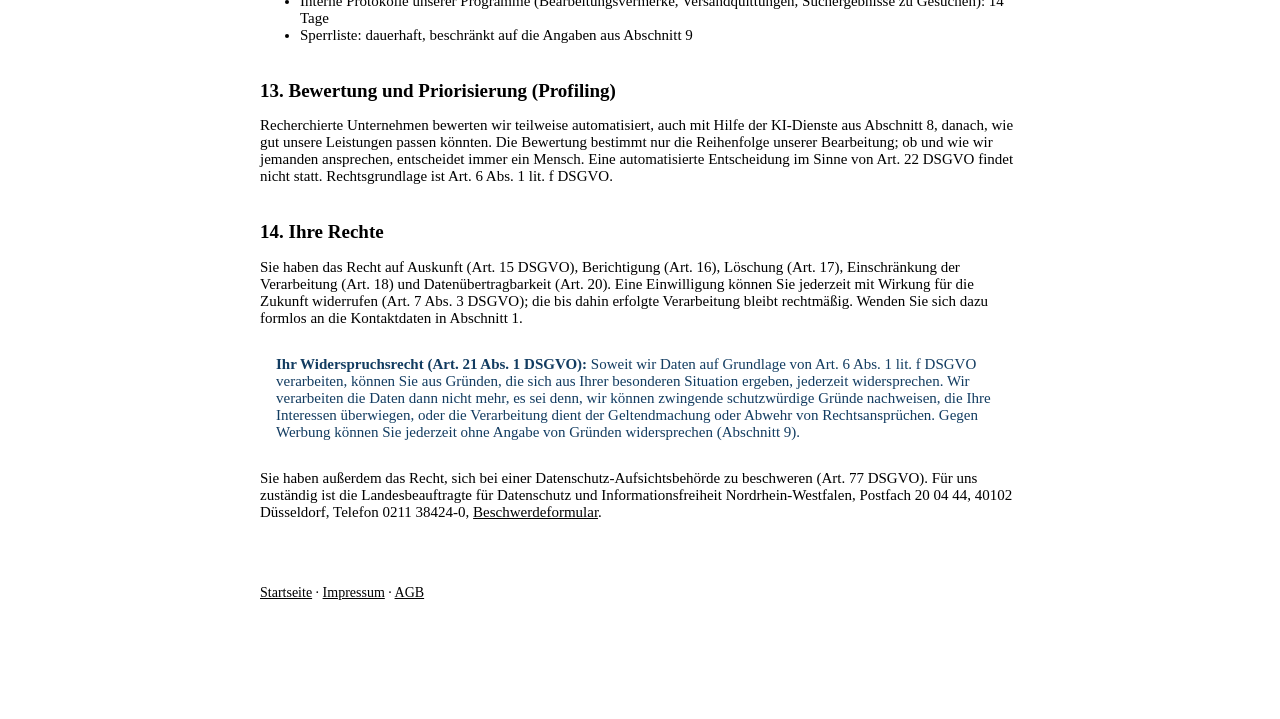
==== commit ec479cf3: "Deploy 2 (03.10.2026): Leistungsumfang, AGB mit Ausfallregeln, DSE ohne Slack/Digest, Nachbesserungs" ====
--- a/datenschutz.html
+++ b/datenschutz.html
@@ -25,7 +25,7 @@
 <div class="legal">
   <a class="back" href="index.html">&larr; Zurück zur Startseite</a>
   <h1>Datenschutzerklärung</h1>
-  <p><em>Stand: 23. September 2026</em></p>
+  <p><em>Stand: 3. Oktober 2026</em></p>
 
   <h2>1. Verantwortlicher</h2>
   <p>
@@ -62,7 +62,7 @@
   <ul>
     <li><strong>Google Ireland Limited</strong>, Dublin, Irland (Gemini API): kein Training mit unseren Daten, Verarbeitung nach Auftragsverarbeitungsvertrag; Übermittlung an Google LLC, USA, auf Grundlage des EU-US Data Privacy Framework und ergänzend von EU-Standardvertragsklauseln.</li>
     <li><strong>Groq, Inc.</strong>, USA: kein Training mit unseren Daten; Übermittlung auf Grundlage der EU-Standardvertragsklauseln (Art. 46 Abs. 2 lit. c DSGVO).</li>
-    <li><strong>Mistral AI SAS</strong>, Paris, Frankreich: Verarbeitung in der EU.</li>
+    <li><strong>Mistral AI SAS</strong>, Paris, Frankreich: Verarbeitung in der EU, kein Training mit unseren Daten. Zur Erkennung von Missbrauch kann Mistral Ein- und Ausgaben in eigener Verantwortung speichern.</li>
   </ul>
   <p>Die KI entscheidet nichts und versendet nichts: Jeder Entwurf wird vor dem Versand von einem Menschen gelesen, bei Bedarf geändert und einzeln freigegeben. Rechtsgrundlage ist Art. 6 Abs. 1 lit. b bzw. lit. f DSGVO. Anbieter mit Sitz in Staaten ohne angemessenes Datenschutzniveau und ohne geeignete Garantien setzen wir für personenbezogene Daten nicht ein.</p>
 
@@ -77,19 +77,22 @@
   <p style="border-left: 4px solid var(--green); background: var(--green-tint); padding: 14px 16px; color: #123C61;"><strong>Ihr Widerspruchsrecht gegen Werbung (Art. 21 Abs. 2 DSGVO):</strong> Sie können der Verarbeitung Ihrer Daten zum Zweck der Geschäftsanbahnung und Werbung, einschließlich der damit verbundenen Bewertung, jederzeit ohne Angabe von Gründen widersprechen. Eine kurze Antwort mit „Abmelden“ auf eine unserer E-Mails oder eine Nachricht an <a href="mailto:info@simo-facility.de?subject=Abmelden">info@simo-facility.de</a> genügt. Wir setzen den Widerspruch unverzüglich um.</p>
 
   <h2>10. Angebote, Aufträge und Rechnungen</h2>
-  <p>Für Angebote, Aufträge und Rechnungen verarbeiten wir Name und Anschrift des Auftraggebers, die Anschrift des Objekts, die Leistung, Termine, Beträge und die zugehörige Korrespondenz. Rechtsgrundlage ist Art. 6 Abs. 1 lit. b DSGVO (Vertrag) und, soweit wir Unterlagen aufbewahren müssen, Art. 6 Abs. 1 lit. c DSGVO in Verbindung mit § 147 AO und § 14b UStG. Buchhaltungsunterlagen geben wir an unseren Steuerberater weiter. Für die Terminplanung nutzen wir Google Kalender (Google Ireland Limited, Gordon House, Barrow Street, Dublin 4, Irland); eine Übermittlung an Google LLC in den USA ist möglich und stützt sich auf das EU-US Data Privacy Framework (Art. 45 DSGVO).</p>
+  <p>Für Angebote, Aufträge und Rechnungen verarbeiten wir Name und Anschrift des Auftraggebers, die Anschrift des Objekts, die Leistung, Termine, Beträge und die zugehörige Korrespondenz. Rechtsgrundlage ist Art. 6 Abs. 1 lit. b DSGVO (Vertrag) und, soweit wir Unterlagen aufbewahren müssen, Art. 6 Abs. 1 lit. c DSGVO in Verbindung mit § 147 AO und § 14b UStG. Buchhaltungsunterlagen geben wir an unseren Steuerberater weiter. Für die Terminplanung nutzen wir Google Kalender (Google Ireland Limited, Gordon House, Barrow Street, Dublin 4, Irland). Dort tragen wir ausschließlich eine Vorgangsnummer und die Postleitzahl des Einsatzortes ein, keinen Namen, keine Kontaktdaten und keine Straße; die Zuordnung zu Ihnen erfolgt nur in unserem eigenen System. Eine Übermittlung an Google LLC in den USA ist möglich und stützt sich auf das EU-US Data Privacy Framework (Art. 45 DSGVO).</p>
 
-  <h2>11. Interne Benachrichtigungen und Datensicherung</h2>
-  <p>Eine tägliche Übersicht über neue Anfragen und Termine erhalten wir über den Dienst Slack (Slack Technologies Limited, Dublin, Irland); sie kann den Namen der Ansprechperson und eine kurze Notiz zum Vorgang enthalten. Slack kann Daten an Slack Technologies, LLC in den USA übermitteln; Grundlage ist das EU-US Data Privacy Framework (Art. 45 DSGVO). Rechtsgrundlage ist Art. 6 Abs. 1 lit. f DSGVO (Organisation unserer Arbeit). Benachrichtigungen löschen wir nach 90 Tagen.</p>
+  <h2>11. Datensicherung</h2>
   <p>Unsere Datenbank sichern wir täglich verschlüsselt auf unserem Server in Deutschland (Abschnitt 7); die Sicherungen werden nach 14 Tagen gelöscht.</p>
 
   <h2>12. Speicherdauer im Überblick</h2>
   <ul>
     <li>Anfragen ohne Auftrag und Akquise-Kontakte: wie in Abschnitt 4 und 9 beschrieben (6 bzw. 12 Monate)</li>
     <li>Angebote ohne Auftrag: 12 Monate nach dem letzten Kontakt</li>
-    <li>Auftragskorrespondenz und angenommene Angebote: 6 Jahre ab Ende des Kalenderjahres (§ 147 AO)</li>
-    <li>Rechnungen: 8 Jahre ab Ende des Kalenderjahres (§ 14b UStG, § 147 AO)</li>
+    <li>Geschäftsbriefe (Auftragskorrespondenz, angenommene Angebote): 6 Jahre ab Ende des Kalenderjahres (§ 147 Abs. 1 Nr. 2, 3 und Abs. 3 AO)</li>
+    <li>Rechnungen und Buchungsbelege: 8 Jahre ab Ende des Kalenderjahres (§ 147 Abs. 1 Nr. 4 und Abs. 3 AO, § 14b UStG)</li>
+    <li>Datensicherungen: 14 Tage (Abschnitt 11)</li>
     <li>Sonstige Kommunikation mit Kunden: 3 Jahre ab Ende des Jahres des letzten Kontakts (§§ 195, 199 BGB)</li>
+    <li>Volltext von E-Mails in unserer Kundenverwaltung (Abschnitt 6): 90 Tage nach Eingang; gehört die E-Mail zu einem Angebot, Auftrag oder einer Rechnung, gilt die Frist dieses Vorgangs</li>
+    <li>Freigabe-Protokoll (Nachweis, wer welchen Text wann freigegeben hat): 3 Jahre</li>
+    <li>Interne Protokolle unserer Programme (Bearbeitungsvermerke, Versandquittungen, Suchergebnisse zu Gesuchen): 14 Tage</li>
     <li>Sperrliste: dauerhaft, beschränkt auf die Angaben aus Abschnitt 9</li>
   </ul>
 
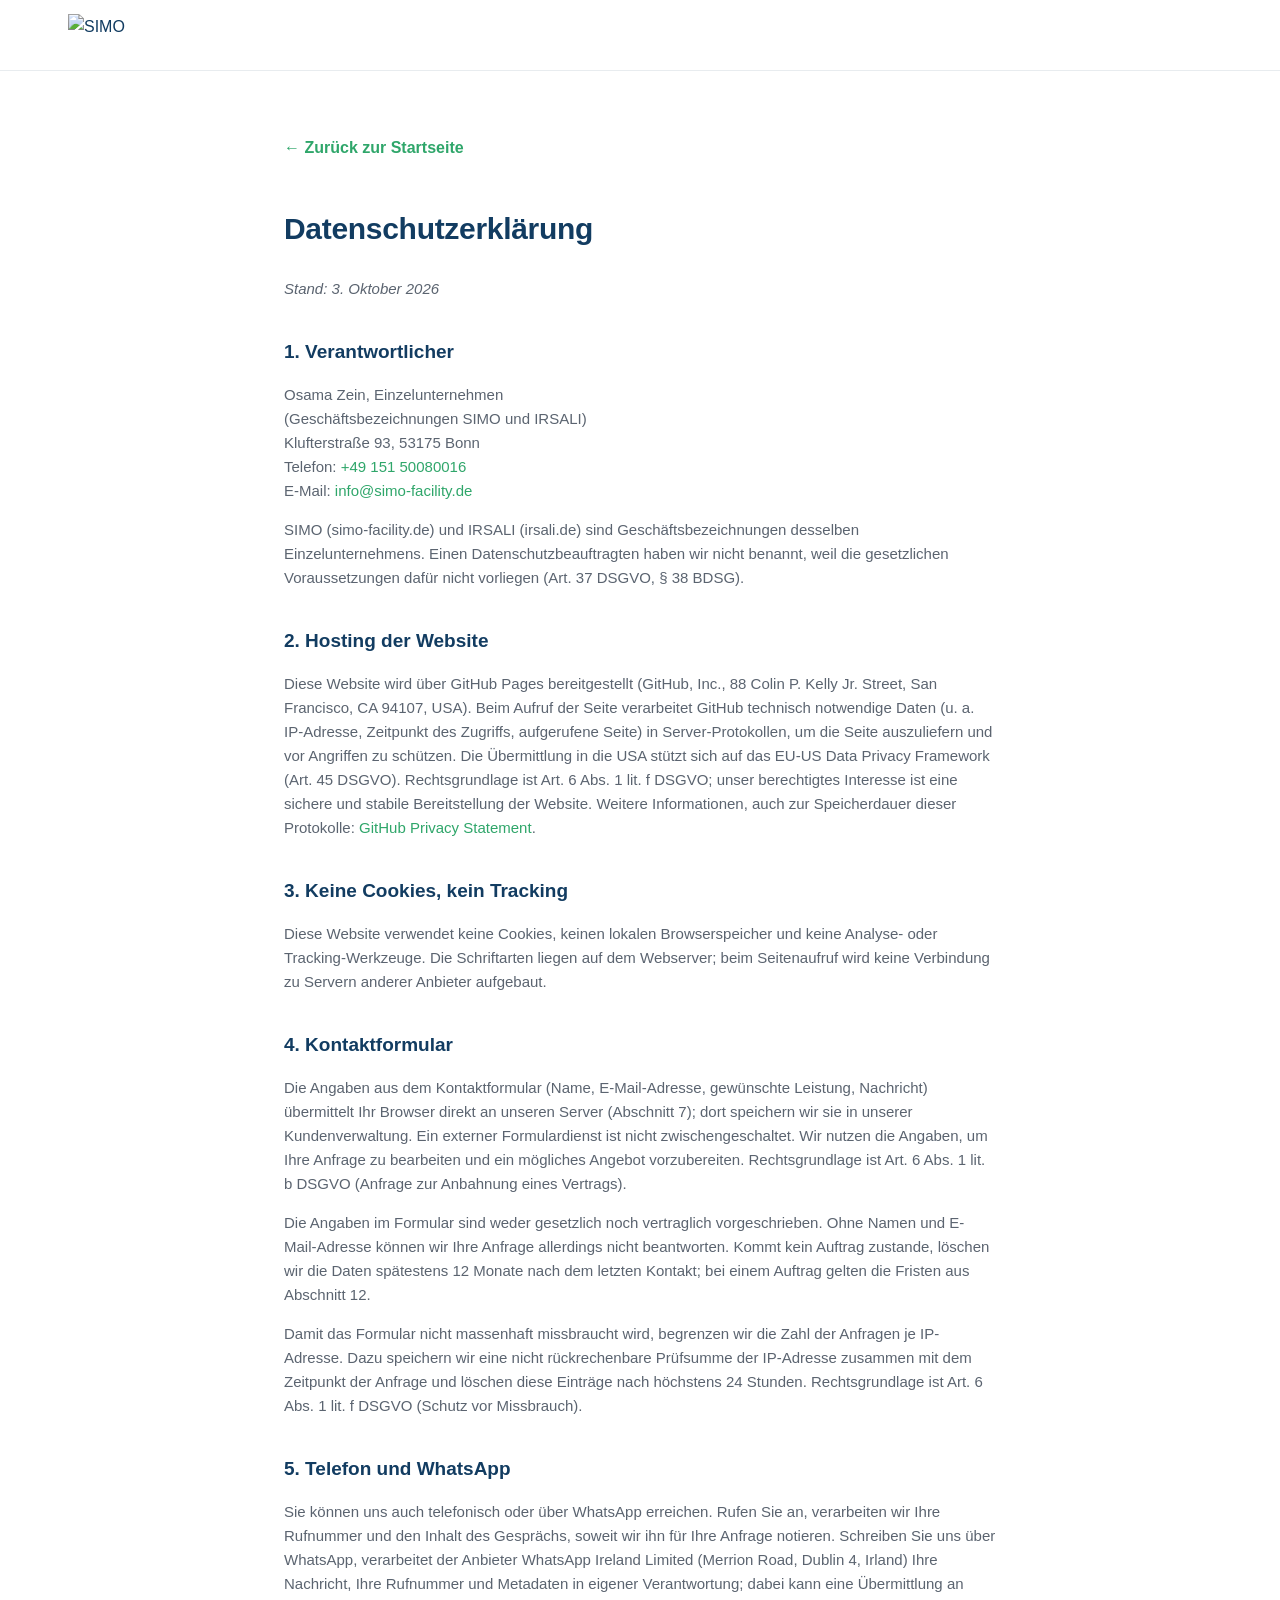
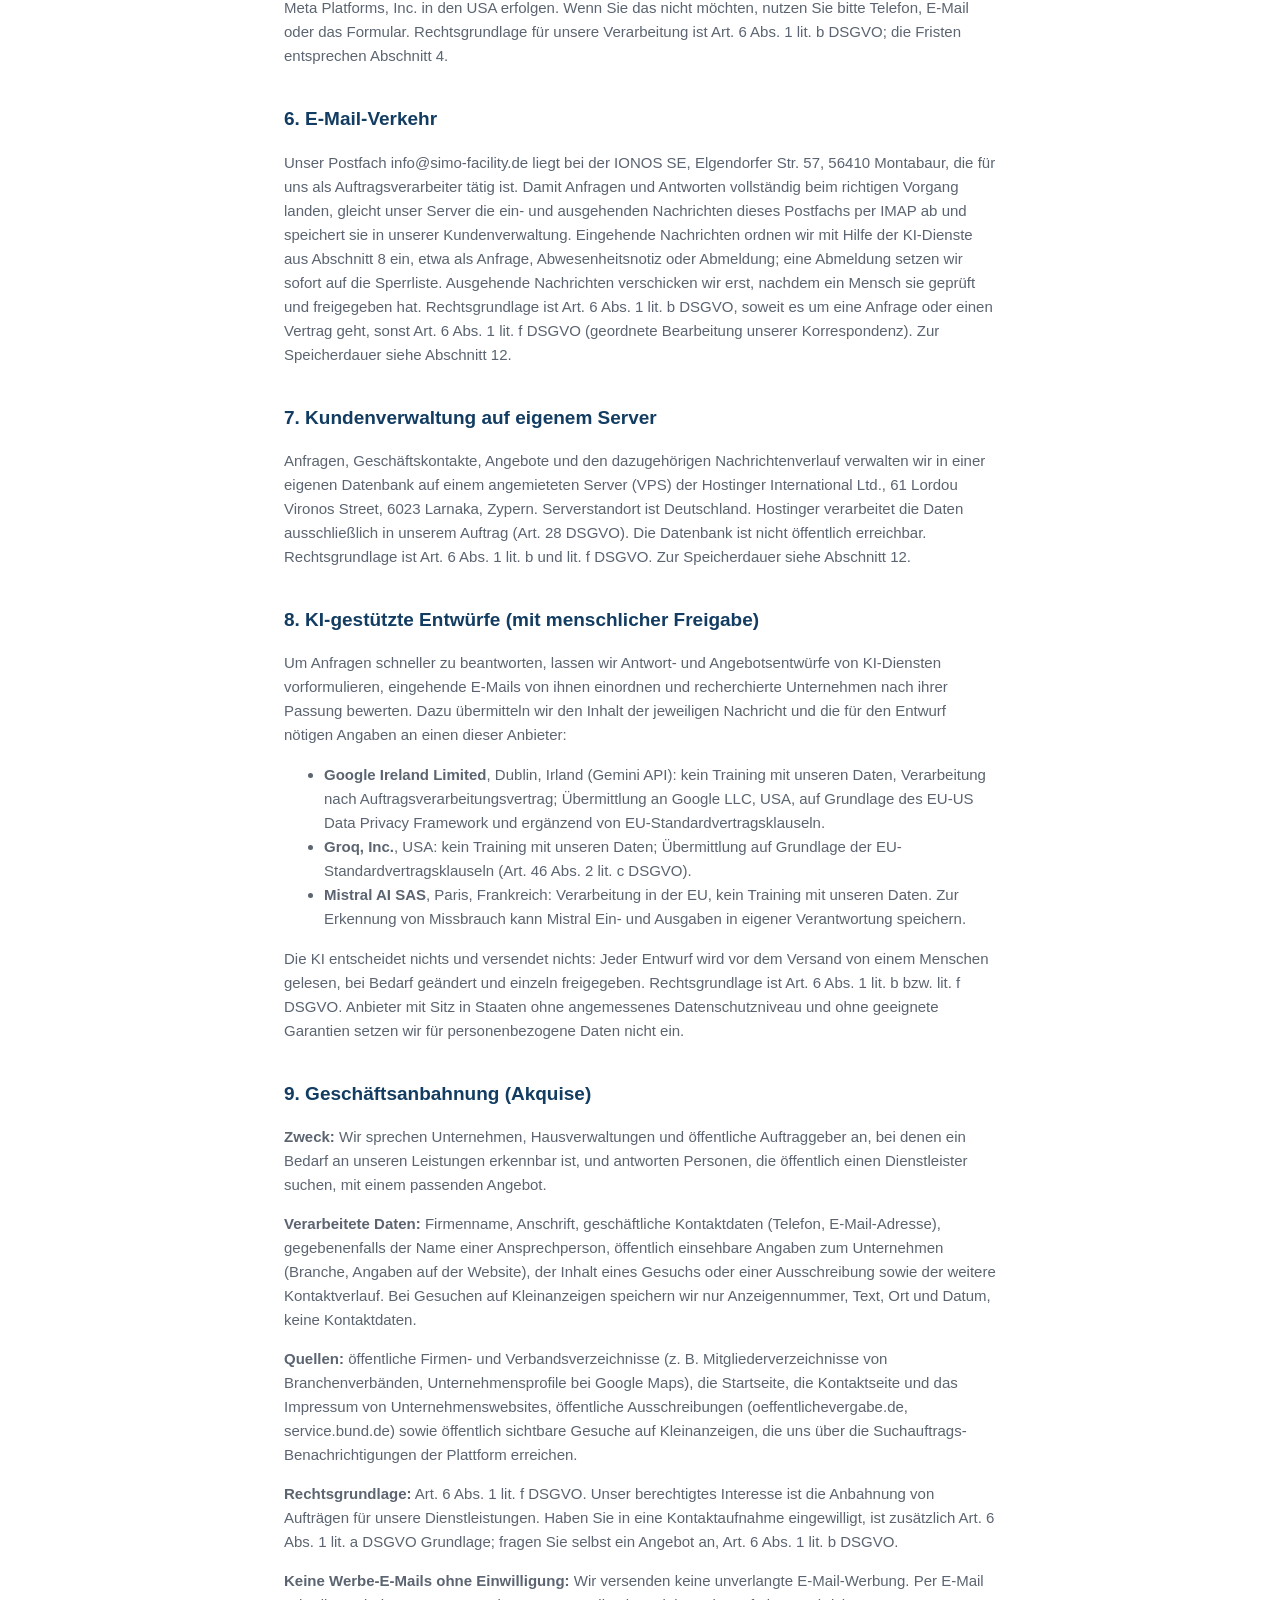
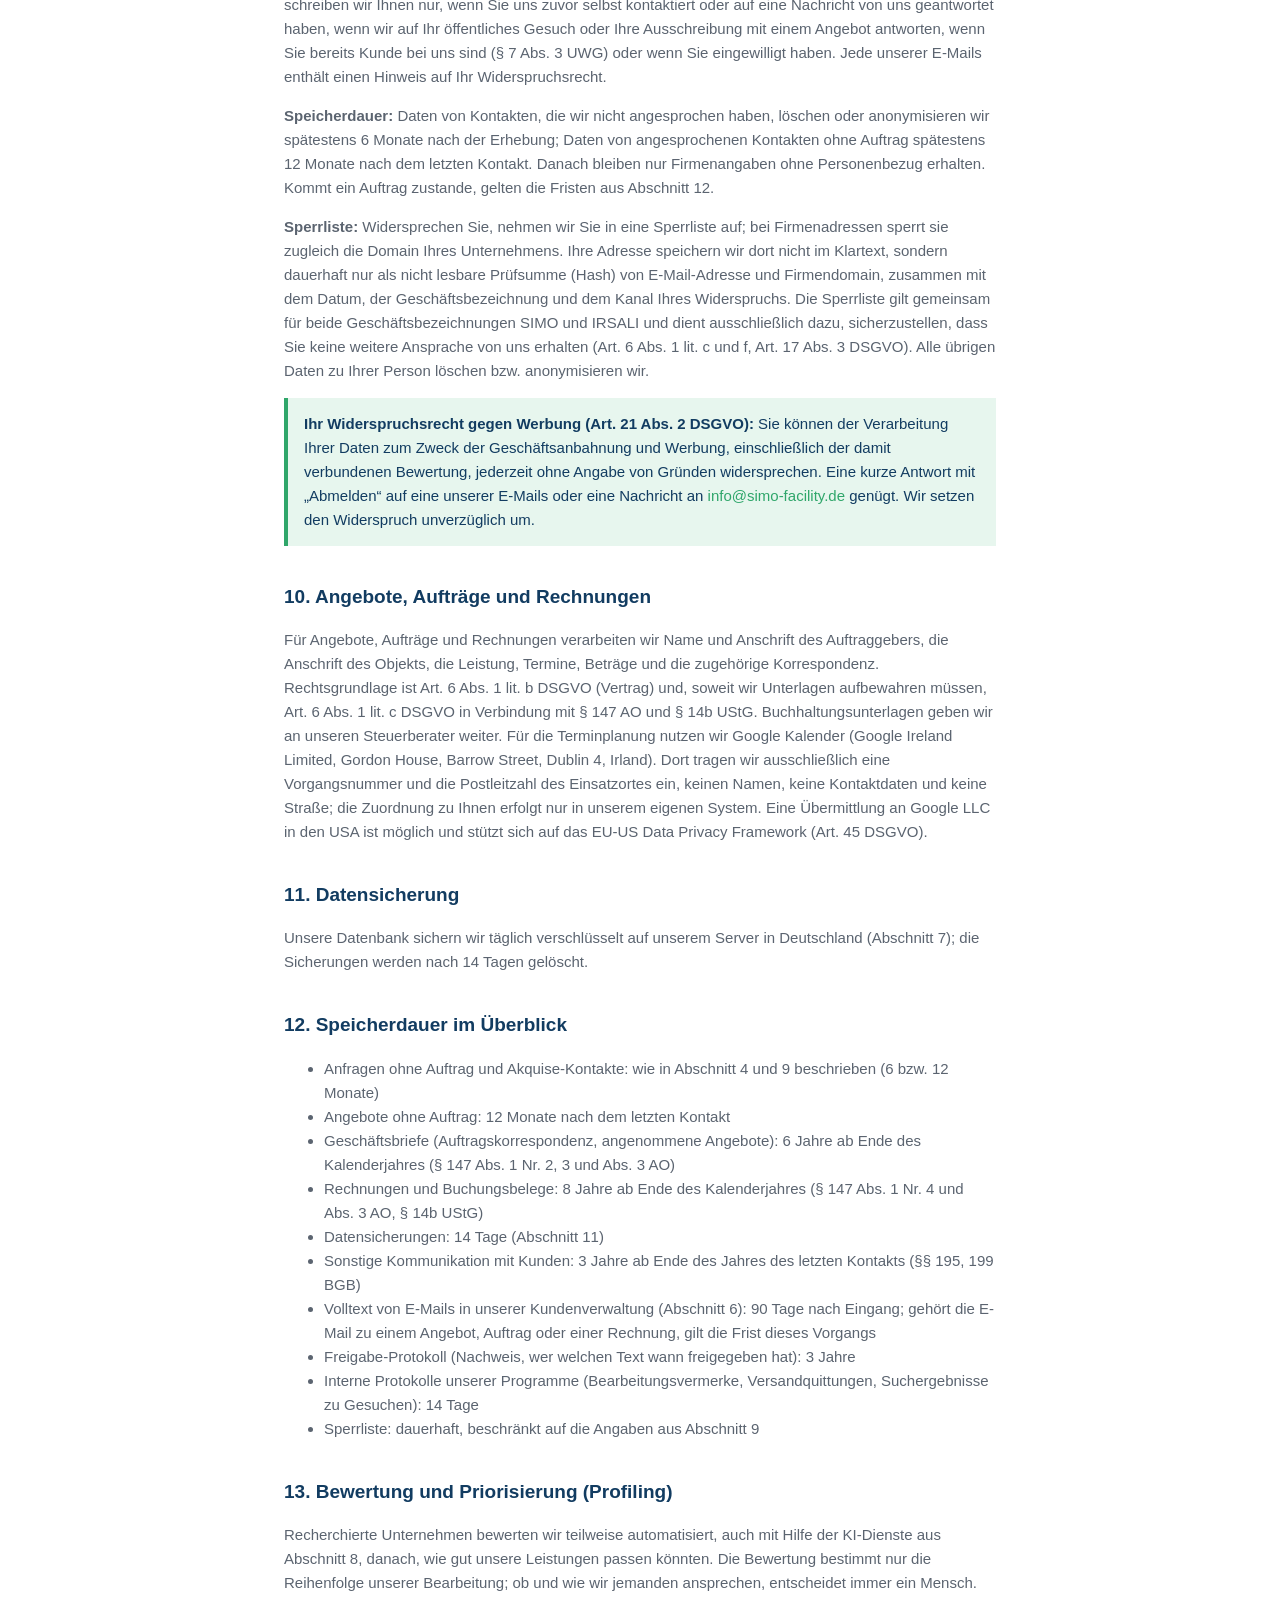
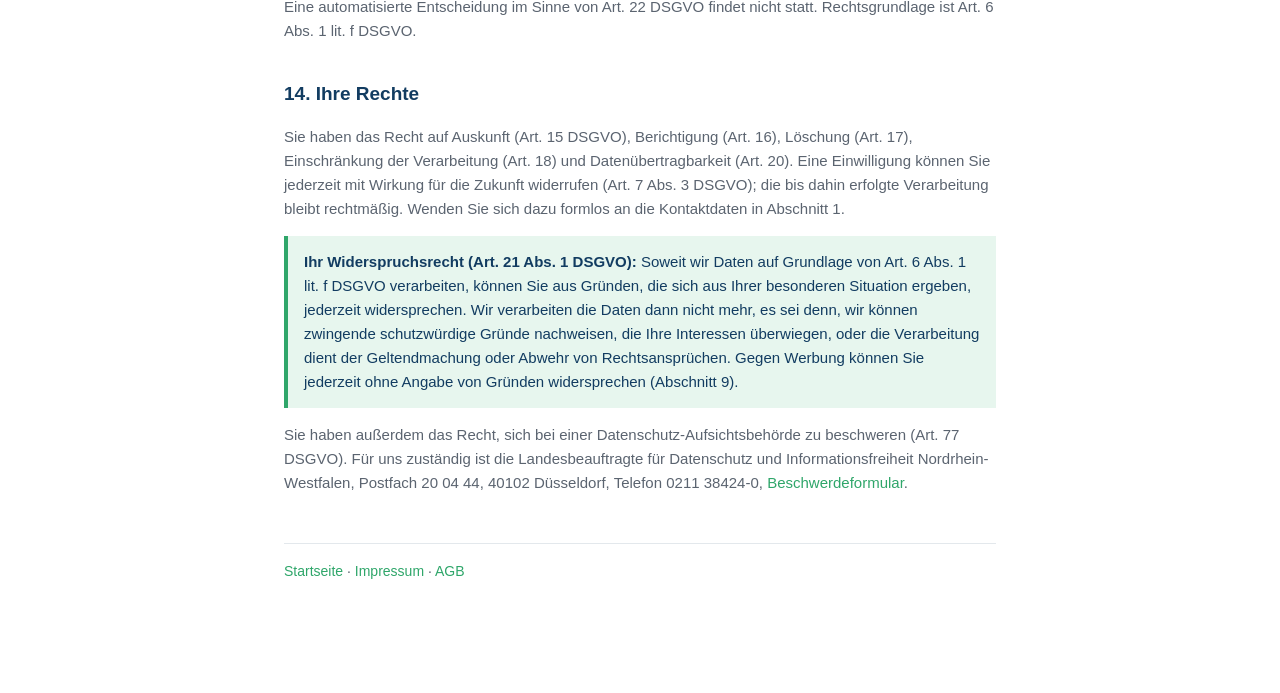
==== commit 29ba4876: "Website: Cache-Buster für styles.css (Festpreis-Kacheln 03.10.) Co-Authored-By: Claude Opus 5.5 <nor" ====
--- a/datenschutz.html
+++ b/datenschutz.html
@@ -5,7 +5,7 @@
 <meta name="viewport" content="width=device-width, initial-scale=1.0">
 <title>Datenschutzerklärung – SIMO</title>
 <link rel="icon" type="image/svg+xml" href="assets/icon.svg">
-<link rel="stylesheet" href="styles.css">
+<link rel="stylesheet" href="styles.css?v=20261003b">
 <style>
   .legal { max-width: 760px; margin: 0 auto; padding: 64px 24px 96px; }
   .legal h1 { font-size: 30px; margin-bottom: 24px; }
--- a/styles.css
+++ b/styles.css
@@ -0,0 +1,557 @@
+/* Poppins – selbst gehostet (DSGVO: keine Verbindung zu Google-Servern) */
+@font-face {
+  font-family: "Poppins"; font-style: normal; font-weight: 400; font-display: swap;
+  src: url("assets/fonts/poppins-latin-400-normal.woff2") format("woff2");
+  unicode-range: U+0000-00FF, U+0131, U+0152-0153, U+02BB-02BC, U+02C6, U+02DA, U+02DC, U+2000-206F, U+20AC, U+2122, U+2212;
+}
+@font-face {
+  font-family: "Poppins"; font-style: normal; font-weight: 500; font-display: swap;
+  src: url("assets/fonts/poppins-latin-500-normal.woff2") format("woff2");
+  unicode-range: U+0000-00FF, U+0131, U+0152-0153, U+02BB-02BC, U+02C6, U+02DA, U+02DC, U+2000-206F, U+20AC, U+2122, U+2212;
+}
+@font-face {
+  font-family: "Poppins"; font-style: normal; font-weight: 600; font-display: swap;
+  src: url("assets/fonts/poppins-latin-600-normal.woff2") format("woff2");
+  unicode-range: U+0000-00FF, U+0131, U+0152-0153, U+02BB-02BC, U+02C6, U+02DA, U+02DC, U+2000-206F, U+20AC, U+2122, U+2212;
+}
+@font-face {
+  font-family: "Poppins"; font-style: normal; font-weight: 700; font-display: swap;
+  src: url("assets/fonts/poppins-latin-700-normal.woff2") format("woff2");
+  unicode-range: U+0000-00FF, U+0131, U+0152-0153, U+02BB-02BC, U+02C6, U+02DA, U+02DC, U+2000-206F, U+20AC, U+2122, U+2212;
+}
+@font-face {
+  font-family: "Poppins"; font-style: normal; font-weight: 400; font-display: swap;
+  src: url("assets/fonts/poppins-latin-ext-400-normal.woff2") format("woff2");
+  unicode-range: U+0100-02BA, U+02BD-02C5, U+02C7-02CC, U+02CE-02D7, U+02DD-02FF, U+0304, U+0308, U+0329, U+1D00-1DBF, U+1E00-1E9F, U+1EF2-1EFF, U+2020, U+20A0-20AB, U+20AD-20C0, U+2113, U+2C60-2C7F, U+A720-A7FF;
+}
+@font-face {
+  font-family: "Poppins"; font-style: normal; font-weight: 500; font-display: swap;
+  src: url("assets/fonts/poppins-latin-ext-500-normal.woff2") format("woff2");
+  unicode-range: U+0100-02BA, U+02BD-02C5, U+02C7-02CC, U+02CE-02D7, U+02DD-02FF, U+0304, U+0308, U+0329, U+1D00-1DBF, U+1E00-1E9F, U+1EF2-1EFF, U+2020, U+20A0-20AB, U+20AD-20C0, U+2113, U+2C60-2C7F, U+A720-A7FF;
+}
+@font-face {
+  font-family: "Poppins"; font-style: normal; font-weight: 600; font-display: swap;
+  src: url("assets/fonts/poppins-latin-ext-600-normal.woff2") format("woff2");
+  unicode-range: U+0100-02BA, U+02BD-02C5, U+02C7-02CC, U+02CE-02D7, U+02DD-02FF, U+0304, U+0308, U+0329, U+1D00-1DBF, U+1E00-1E9F, U+1EF2-1EFF, U+2020, U+20A0-20AB, U+20AD-20C0, U+2113, U+2C60-2C7F, U+A720-A7FF;
+}
+@font-face {
+  font-family: "Poppins"; font-style: normal; font-weight: 700; font-display: swap;
+  src: url("assets/fonts/poppins-latin-ext-700-normal.woff2") format("woff2");
+  unicode-range: U+0100-02BA, U+02BD-02C5, U+02C7-02CC, U+02CE-02D7, U+02DD-02FF, U+0304, U+0308, U+0329, U+1D00-1DBF, U+1E00-1E9F, U+1EF2-1EFF, U+2020, U+20A0-20AB, U+20AD-20C0, U+2113, U+2C60-2C7F, U+A720-A7FF;
+}
+
+:root {
+  --navy: #123C61;
+  --navy-dark: #081D30;
+  --navy-soft: #EEF3F7;
+  --green: #2FA66A;
+  --green-alt: #35B37E;
+  --green-tint: #E7F6EE;
+  --gray: #5B6470;
+  --gray-light: #8A93A0;
+  --light: #F6F8FA;
+  --border: #E3E8EC;
+  --white: #FFFFFF;
+  --radius-sm: 14px;
+  --radius: 22px;
+  --radius-lg: 32px;
+  --max-width: 1200px;
+  --font: "Poppins", -apple-system, BlinkMacSystemFont, "Segoe UI", Arial, sans-serif;
+  --ease: cubic-bezier(.22,.61,.36,1);
+  --shadow-sm: 0 2px 10px rgba(8,29,48,0.06);
+  --shadow: 0 20px 50px rgba(8,29,48,0.10);
+  --shadow-lg: 0 30px 80px rgba(8,29,48,0.16);
+}
+
+* { box-sizing: border-box; }
+html { scroll-behavior: smooth; }
+/* Horizontales Überlaufen hart unterbinden (clip erzeugt keinen Scroll-Container, sticky bleibt intakt) */
+html, body { overflow-x: clip; }
+@media (prefers-reduced-motion: reduce) {
+  html { scroll-behavior: auto; }
+  * { animation-duration: 0.01ms !important; transition-duration: 0.01ms !important; }
+}
+
+body {
+  margin: 0;
+  font-family: var(--font);
+  color: var(--navy);
+  background: var(--white);
+  line-height: 1.6;
+  -webkit-font-smoothing: antialiased;
+  overflow-x: hidden;
+}
+
+img, svg { max-width: 100%; display: block; }
+a { color: inherit; text-decoration: none; }
+button { font-family: var(--font); }
+
+.container {
+  max-width: var(--max-width);
+  margin: 0 auto;
+  padding: 0 28px;
+}
+
+/* Reveal on scroll */
+.reveal { opacity: 0; transform: translateY(24px); transition: opacity .7s var(--ease), transform .7s var(--ease); }
+.reveal.is-visible { opacity: 1; transform: translateY(0); }
+.reveal-stagger.is-visible > * { opacity: 1; transform: translateY(0); }
+.reveal-stagger > * { opacity: 0; transform: translateY(20px); transition: opacity .6s var(--ease), transform .6s var(--ease); }
+.reveal-stagger.is-visible > *:nth-child(1) { transition-delay: .05s; }
+.reveal-stagger.is-visible > *:nth-child(2) { transition-delay: .13s; }
+.reveal-stagger.is-visible > *:nth-child(3) { transition-delay: .21s; }
+.reveal-stagger.is-visible > *:nth-child(4) { transition-delay: .29s; }
+.reveal-stagger.is-visible > *:nth-child(5) { transition-delay: .37s; }
+.reveal-stagger.is-visible > *:nth-child(6) { transition-delay: .45s; }
+
+/* Header */
+header {
+  position: sticky;
+  top: 0;
+  background: rgba(255,255,255,0.78);
+  backdrop-filter: saturate(180%) blur(14px);
+  -webkit-backdrop-filter: saturate(180%) blur(14px);
+  border-bottom: 1px solid rgba(227,232,236,0.8);
+  z-index: 200;
+  transition: box-shadow .3s var(--ease);
+}
+header.scrolled { box-shadow: 0 6px 24px rgba(8,29,48,0.06); }
+.nav {
+  display: flex;
+  align-items: center;
+  justify-content: space-between;
+  padding: 14px 28px;
+  max-width: var(--max-width);
+  margin: 0 auto;
+}
+.nav .logo img { height: 42px; }
+.nav-links {
+  display: flex;
+  gap: 34px;
+  list-style: none;
+  margin: 0;
+  padding: 0;
+}
+.nav-links a {
+  font-size: 14.5px;
+  font-weight: 600;
+  color: var(--navy);
+  position: relative;
+  padding-bottom: 2px;
+}
+.nav-links a::after {
+  content: ""; position: absolute; left: 0; bottom: -4px; width: 0; height: 2px;
+  background: var(--green); transition: width .25s var(--ease);
+}
+.nav-links a:hover::after { width: 100%; }
+.nav-right { display: flex; align-items: center; gap: 18px; }
+.nav-phone { display: flex; align-items: center; gap: 8px; font-size: 14px; font-weight: 600; color: var(--navy); }
+.nav-cta {
+  display: inline-flex;
+  align-items: center;
+  background: var(--navy);
+  color: var(--white) !important;
+  font-weight: 600;
+  font-size: 14.5px;
+  padding: 11px 22px;
+  border-radius: 999px;
+  white-space: nowrap;
+  transition: background .25s var(--ease), transform .2s var(--ease);
+}
+.nav-cta:hover { background: var(--green); transform: translateY(-1px); }
+.nav-toggle {
+  display: none;
+  flex-direction: column;
+  gap: 5px;
+  background: none;
+  border: none;
+  cursor: pointer;
+  padding: 6px;
+}
+.nav-toggle span { width: 24px; height: 2px; background: var(--navy); border-radius: 2px; transition: transform .25s var(--ease), opacity .25s var(--ease); }
+.nav-toggle.active span:nth-child(1) { transform: translateY(7px) rotate(45deg); }
+.nav-toggle.active span:nth-child(2) { opacity: 0; }
+.nav-toggle.active span:nth-child(3) { transform: translateY(-7px) rotate(-45deg); }
+
+.mobile-panel {
+  display: none;
+  position: fixed; inset: 0; top: 64px;
+  background: var(--white);
+  z-index: 190;
+  padding: 8px 28px 32px;
+  overflow-y: auto;
+}
+.mobile-panel.open { display: block; animation: fadeIn .25s var(--ease); }
+.mobile-panel ul { list-style: none; margin: 0; padding: 0; display: grid; gap: 4px; }
+.mobile-panel a {
+  display: block; padding: 16px 4px; font-size: 18px; font-weight: 600;
+  border-bottom: 1px solid var(--border); color: var(--navy);
+}
+.mobile-panel .btn { margin-top: 24px; width: 100%; text-align: center; }
+@keyframes fadeIn { from { opacity: 0; } to { opacity: 1; } }
+
+/* Hero */
+.hero {
+  position: relative;
+  background: radial-gradient(1100px 560px at 15% -10%, #1c507e 0%, var(--navy) 42%, var(--navy-dark) 100%);
+  color: var(--white);
+  padding: clamp(64px, 10vw, 120px) 0 clamp(56px, 8vw, 96px);
+  overflow: hidden;
+}
+.hero::before {
+  content: "";
+  position: absolute;
+  top: -220px; right: -160px;
+  width: 620px; height: 620px;
+  background: radial-gradient(circle, rgba(47,166,106,0.35) 0%, rgba(47,166,106,0) 70%);
+  pointer-events: none;
+}
+.hero .container {
+  position: relative;
+  display: grid;
+  grid-template-columns: 1.15fr 0.85fr;
+  gap: 56px;
+  align-items: center;
+}
+.eyebrow {
+  display: inline-flex;
+  align-items: center;
+  gap: 8px;
+  max-width: 100%;
+  font-size: 12.5px;
+  font-weight: 700;
+  letter-spacing: 1.4px;
+  text-transform: uppercase;
+  color: var(--green-alt);
+  background: rgba(47,166,106,0.14);
+  border: 1px solid rgba(47,166,106,0.35);
+  padding: 7px 16px;
+  border-radius: 999px;
+  margin-bottom: 24px;
+}
+.eyebrow .pulse {
+  width: 7px; height: 7px; border-radius: 50%; background: var(--green-alt);
+  box-shadow: 0 0 0 0 rgba(53,179,126,0.6);
+  animation: pulse 2.2s infinite;
+}
+@keyframes pulse {
+  0% { box-shadow: 0 0 0 0 rgba(53,179,126,0.55); }
+  70% { box-shadow: 0 0 0 9px rgba(53,179,126,0); }
+  100% { box-shadow: 0 0 0 0 rgba(53,179,126,0); }
+}
+.hero h1 {
+  font-size: clamp(34px, 5vw, 58px);
+  line-height: 1.08;
+  letter-spacing: -0.02em;
+  margin: 0 0 22px;
+  font-weight: 700;
+}
+.hero h1 span { color: var(--green-alt); }
+.hero p.lead {
+  font-size: clamp(16px, 1.6vw, 19px);
+  color: #C6D5E1;
+  max-width: 520px;
+  margin: 0 0 34px;
+}
+.hero-ctas { display: flex; gap: 14px; flex-wrap: wrap; margin-bottom: 36px; }
+.btn {
+  display: inline-flex;
+  align-items: center;
+  justify-content: center;
+  gap: 8px;
+  padding: 15px 30px;
+  border-radius: 999px;
+  font-weight: 600;
+  font-size: 15px;
+  border: 2px solid transparent;
+  cursor: pointer;
+  transition: transform .2s var(--ease), box-shadow .2s var(--ease), background .2s var(--ease), border-color .2s var(--ease);
+}
+.btn-primary { background: var(--green); color: var(--white); box-shadow: 0 10px 26px rgba(47,166,106,0.35); }
+.btn-primary:hover { background: var(--green-alt); transform: translateY(-2px); box-shadow: 0 14px 34px rgba(47,166,106,0.45); }
+.btn-outline { border-color: rgba(255,255,255,0.35); color: var(--white); }
+.btn-outline:hover { border-color: #fff; background: rgba(255,255,255,0.08); transform: translateY(-2px); }
+.btn-dark { background: var(--navy); color: var(--white); }
+.btn-dark:hover { background: var(--navy-dark); transform: translateY(-2px); }
+
+.hero-microtrust { display: flex; flex-wrap: wrap; gap: 20px 28px; }
+.hero-microtrust li { list-style: none; display: flex; align-items: center; gap: 8px; font-size: 13.5px; color: #D7E1EA; font-weight: 500; }
+.hero-microtrust svg { flex-shrink: 0; }
+
+.hero-visual {
+  position: relative;
+  background: rgba(255,255,255,0.06);
+  border: 1px solid rgba(255,255,255,0.14);
+  border-radius: var(--radius-lg);
+  padding: 34px;
+  backdrop-filter: blur(6px);
+}
+.hero-visual .card-label { font-size: 12px; font-weight: 700; letter-spacing: 1px; text-transform: uppercase; color: var(--green-alt); margin-bottom: 18px; }
+.hero-visual ul { list-style: none; margin: 0; padding: 0; display: grid; gap: 20px; }
+.hero-visual li { display: flex; gap: 14px; align-items: flex-start; font-size: 15px; color: #E7EDF2; }
+.hero-visual .check {
+  width: 24px; height: 24px; border-radius: 50%; background: rgba(47,166,106,0.18);
+  display: flex; align-items: center; justify-content: center; flex-shrink: 0; margin-top: 1px;
+}
+
+/* Trust bar */
+.trustbar { background: var(--light); border-bottom: 1px solid var(--border); padding: 38px 0; }
+.trustbar .container { display: grid; grid-template-columns: repeat(3, 1fr); gap: 24px; }
+.trust-item { text-align: center; padding: 0 8px; min-width: 0; }
+.trust-item h4, .trust-item p { hyphens: auto; overflow-wrap: break-word; }
+.trust-item .icon-wrap {
+  width: 56px; height: 56px; margin: 0 auto 12px; border-radius: 16px;
+  background: var(--white); border: 1px solid var(--border);
+  display: flex; align-items: center; justify-content: center;
+  box-shadow: var(--shadow-sm);
+}
+.trust-item h4 { font-size: 15.5px; margin: 0 0 3px; color: var(--navy); font-weight: 600; }
+.trust-item p { font-size: 13.5px; color: var(--gray); margin: 0; }
+
+/* Sections */
+section { padding: clamp(56px, 9vw, 104px) 0; }
+.section-alt { background: var(--light); }
+.section-head { text-align: center; max-width: 640px; margin: 0 auto 56px; }
+.kicker {
+  color: var(--green);
+  font-weight: 700;
+  font-size: 12.5px;
+  letter-spacing: 1.6px;
+  text-transform: uppercase;
+}
+.section-head h2 { font-size: clamp(26px, 3.4vw, 38px); margin: 12px 0 14px; letter-spacing: -0.01em; }
+.section-head p { color: var(--gray); font-size: 16.5px; margin: 0; }
+
+/* Process */
+.process-grid {
+  display: grid;
+  grid-template-columns: repeat(4, 1fr);
+  gap: 20px;
+  counter-reset: step;
+}
+.process-card {
+  position: relative;
+  background: var(--white);
+  border: 1px solid var(--border);
+  border-radius: var(--radius);
+  padding: 30px 24px;
+}
+.process-card .num {
+  width: 40px; height: 40px; border-radius: 50%;
+  background: var(--navy); color: var(--white);
+  display: flex; align-items: center; justify-content: center;
+  font-weight: 700; font-size: 16px; margin-bottom: 18px;
+}
+.process-card h3 { font-size: 17px; margin: 0 0 8px; }
+.process-card p { font-size: 14px; color: var(--gray); margin: 0; }
+.process-arrow { display: none; }
+
+/* Services grid */
+.services-grid { display: grid; grid-template-columns: repeat(3, 1fr); gap: 22px; }
+.service-card {
+  border: 1px solid var(--border);
+  border-radius: var(--radius);
+  padding: 30px;
+  background: var(--white);
+  transition: box-shadow .3s var(--ease), transform .3s var(--ease), border-color .3s var(--ease);
+}
+.service-card:hover { box-shadow: var(--shadow); transform: translateY(-4px); border-color: transparent; }
+.service-card .icon {
+  width: 52px; height: 52px;
+  border-radius: 16px;
+  background: var(--green-tint);
+  display: flex; align-items: center; justify-content: center;
+  margin-bottom: 20px;
+}
+.service-card h3 { font-size: 19px; margin: 0 0 9px; letter-spacing: -0.01em; }
+.service-card p { font-size: 14.5px; color: var(--gray); margin: 0 0 16px; }
+.service-card .price {
+  display: inline-flex; font-size: 13.5px; font-weight: 700; color: var(--navy);
+  background: var(--navy-soft); padding: 7px 14px; border-radius: 999px;
+}
+
+/* USP cards */
+.usp-grid { display: grid; grid-template-columns: repeat(3, 1fr); gap: 22px; }
+.usp-card {
+  border-radius: var(--radius);
+  padding: 32px;
+  background: var(--white);
+  border: 1px solid var(--border);
+  transition: box-shadow .3s var(--ease), transform .3s var(--ease);
+}
+.usp-card:hover { box-shadow: var(--shadow); transform: translateY(-4px); }
+.usp-card .icon-wrap {
+  width: 54px; height: 54px; border-radius: 16px;
+  background: var(--navy); display: flex; align-items: center; justify-content: center;
+  margin-bottom: 18px;
+}
+.usp-card h3 { font-size: 19px; margin: 0 0 5px; }
+.usp-card p { font-size: 14.5px; color: var(--gray); margin: 0; }
+
+/* Area */
+.area .container { display: grid; grid-template-columns: 1fr 1fr; gap: 48px; align-items: center; }
+.area h2 { font-size: clamp(24px, 3vw, 32px); margin: 0 0 16px; letter-spacing: -0.01em; }
+.area p { color: var(--gray); font-size: 15.5px; }
+.area-tags { display: flex; gap: 10px; flex-wrap: wrap; margin-top: 20px; }
+.area-tags span {
+  background: var(--white); border: 1px solid var(--border);
+  padding: 9px 18px; border-radius: 999px; font-size: 14px; font-weight: 600;
+}
+.area-visual { display: flex; justify-content: center; }
+.area-visual svg { max-width: 380px; }
+
+/* FAQ */
+.faq { max-width: 780px; margin: 0 auto; }
+.faq-item {
+  border-bottom: 1px solid var(--border);
+}
+.faq-item summary {
+  cursor: pointer;
+  list-style: none;
+  display: flex;
+  align-items: center;
+  justify-content: space-between;
+  padding: 22px 4px;
+  font-weight: 600;
+  font-size: 16.5px;
+  color: var(--navy);
+}
+.faq-item summary::-webkit-details-marker { display: none; }
+.faq-item .plus {
+  width: 26px; height: 26px; border-radius: 50%; background: var(--navy-soft);
+  display: flex; align-items: center; justify-content: center; flex-shrink: 0; margin-left: 16px;
+  position: relative;
+}
+.faq-item .plus::before, .faq-item .plus::after {
+  content: ""; position: absolute; background: var(--navy); border-radius: 2px;
+}
+.faq-item .plus::before { width: 11px; height: 2px; }
+.faq-item .plus::after { width: 2px; height: 11px; transition: transform .25s var(--ease); }
+.faq-item[open] .plus::after { transform: rotate(90deg) scale(0); }
+.faq-item p { margin: 0 0 22px; color: var(--gray); font-size: 15px; padding-right: 40px; }
+
+/* Final CTA */
+.final-cta {
+  background: linear-gradient(135deg, var(--navy) 0%, var(--navy-dark) 100%);
+  color: var(--white);
+  border-radius: var(--radius-lg);
+  padding: clamp(48px, 7vw, 76px);
+  text-align: center;
+  margin: 0 28px;
+  max-width: calc(var(--max-width) - 56px);
+  margin-left: auto; margin-right: auto;
+}
+.final-cta h2 { font-size: clamp(26px, 3.6vw, 40px); margin: 0 0 16px; letter-spacing: -0.01em; }
+.final-cta p { color: #C6D5E1; font-size: 16.5px; max-width: 520px; margin: 0 auto 32px; }
+.final-cta .hero-ctas { justify-content: center; margin-bottom: 0; }
+
+/* Contact */
+.contact .container { display: grid; grid-template-columns: 1fr 1fr; gap: 56px; }
+.contact-info h2 { font-size: clamp(24px, 3.2vw, 32px); margin: 10px 0 14px; letter-spacing: -0.01em; }
+.contact-info > p { color: var(--gray); font-size: 15.5px; margin-bottom: 28px; }
+.contact-detail { display: flex; gap: 16px; align-items: flex-start; margin-bottom: 20px; }
+.contact-detail .icon-wrap {
+  width: 44px; height: 44px; border-radius: 14px; background: var(--light); border: 1px solid var(--border);
+  display: flex; align-items: center; justify-content: center; flex-shrink: 0;
+}
+.contact-detail strong { display: block; font-size: 15px; }
+.contact-detail span { color: var(--gray); font-size: 14.5px; }
+.contact-detail span a { color: var(--green); font-weight: 600; }
+.contact-detail span a:hover { text-decoration: underline; }
+
+form.contact-form {
+  border: 1px solid var(--border);
+  border-radius: var(--radius);
+  padding: 34px;
+  display: grid;
+  gap: 18px;
+  background: var(--white);
+  box-shadow: var(--shadow);
+}
+.contact-form label { font-size: 13px; font-weight: 700; color: var(--navy); margin-bottom: 6px; display: block; }
+.contact-form input, .contact-form select, .contact-form textarea {
+  width: 100%;
+  padding: 13px 15px;
+  border: 1px solid var(--border);
+  border-radius: 12px;
+  font-family: var(--font);
+  font-size: 14.5px;
+  color: var(--navy);
+  background: var(--light);
+  transition: border-color .2s var(--ease), background .2s var(--ease);
+}
+.contact-form input:focus, .contact-form select:focus, .contact-form textarea:focus {
+  outline: none; border-color: var(--green); background: var(--white);
+}
+.contact-form textarea { resize: vertical; min-height: 100px; }
+.contact-form .btn-primary { border: none; width: 100%; margin-top: 4px; }
+.form-hint { font-size: 12.5px; color: var(--gray-light); margin-top: -8px; text-align: center; }
+
+/* Footer */
+footer { background: var(--navy-dark); color: #C6D2DC; padding: 60px 0 28px; }
+.footer-grid { display: grid; grid-template-columns: 1.4fr 1fr 1fr; gap: 36px; margin-bottom: 44px; }
+.footer-brand { display: flex; align-items: center; gap: 14px; margin-bottom: 20px; }
+.footer-brand img.footer-logo { height: 46px; width: auto; display: block; }
+.footer-wordmark { font-size: 27px; font-weight: 700; color: var(--white); letter-spacing: 0.14em; line-height: 1; }
+.footer-grid p { font-size: 14px; color: #93A6B6; max-width: 320px; }
+.footer-grid h5 { color: var(--white); font-size: 14px; margin: 0 0 16px; letter-spacing: 0.4px; }
+.footer-grid ul { list-style: none; margin: 0; padding: 0; display: grid; gap: 11px; }
+.footer-grid a { font-size: 14px; color: #C6D2DC; transition: color .2s var(--ease); }
+.footer-grid a:hover { color: var(--white); }
+.footer-bottom {
+  border-top: 1px solid rgba(255,255,255,0.1);
+  padding-top: 24px;
+  display: flex; justify-content: space-between; flex-wrap: wrap; gap: 12px;
+  font-size: 13px; color: #7C90A0;
+}
+
+/* Sticky mobile CTA */
+.mobile-cta-bar {
+  display: none;
+  position: fixed; left: 0; right: 0; bottom: 0; z-index: 150;
+  background: rgba(255,255,255,0.92);
+  backdrop-filter: blur(10px);
+  border-top: 1px solid var(--border);
+  padding: 12px 16px;
+  gap: 10px;
+}
+.mobile-cta-bar a { flex: 1; text-align: center; }
+
+/* Legal pages (shared) */
+.legal { max-width: 760px; margin: 0 auto; padding: 64px 24px 96px; }
+.legal h1 { font-size: 30px; margin-bottom: 24px; letter-spacing: -0.01em; }
+.legal h2 { font-size: 19px; margin-top: 36px; }
+.legal p, .legal li { color: var(--gray); font-size: 15px; }
+.legal .placeholder { background: #FFF6E5; border: 1px dashed #E0B94D; padding: 2px 6px; border-radius: 4px; color: #8A6D1E; font-weight: 600; }
+.back { display:inline-block; margin-bottom: 24px; font-weight: 600; color: var(--green); }
+
+@media (max-width: 960px) {
+  .process-grid, .services-grid, .usp-grid { grid-template-columns: repeat(2, 1fr); }
+  .footer-grid { grid-template-columns: 1fr 1fr; }
+  .footer-grid > div:first-child { grid-column: 1 / -1; }
+}
+
+@media (max-width: 880px) {
+  .nav-links, .nav-phone { display: none; }
+  .nav-toggle { display: flex; }
+  .nav { padding: 12px 20px; gap: 16px; }
+  .nav .logo { flex-shrink: 0; }
+  .nav .logo img { height: 36px; }
+  .nav-right { gap: 12px; margin-left: auto; }
+  .nav-cta { padding: 9px 16px; font-size: 13.5px; }
+  .hero .container { grid-template-columns: 1fr; }
+  .hero-visual { order: -1; }
+  .trustbar .container { grid-template-columns: repeat(2, 1fr); gap: 28px; }
+  .trustbar .trust-item:last-child:nth-child(odd) { grid-column: 1 / -1; }
+  .area .container, .contact .container { grid-template-columns: 1fr; }
+  .area-visual { order: -1; }
+  body { padding-bottom: 72px; }
+  .mobile-cta-bar { display: flex; }
+}
+
+@media (max-width: 600px) {
+  .eyebrow { font-size: 11px; letter-spacing: 1px; }
+  .process-grid, .services-grid, .usp-grid { grid-template-columns: 1fr; }
+  .final-cta { margin: 0 16px; padding: 40px 24px; }
+  .hero-microtrust { gap: 14px 20px; }
+}
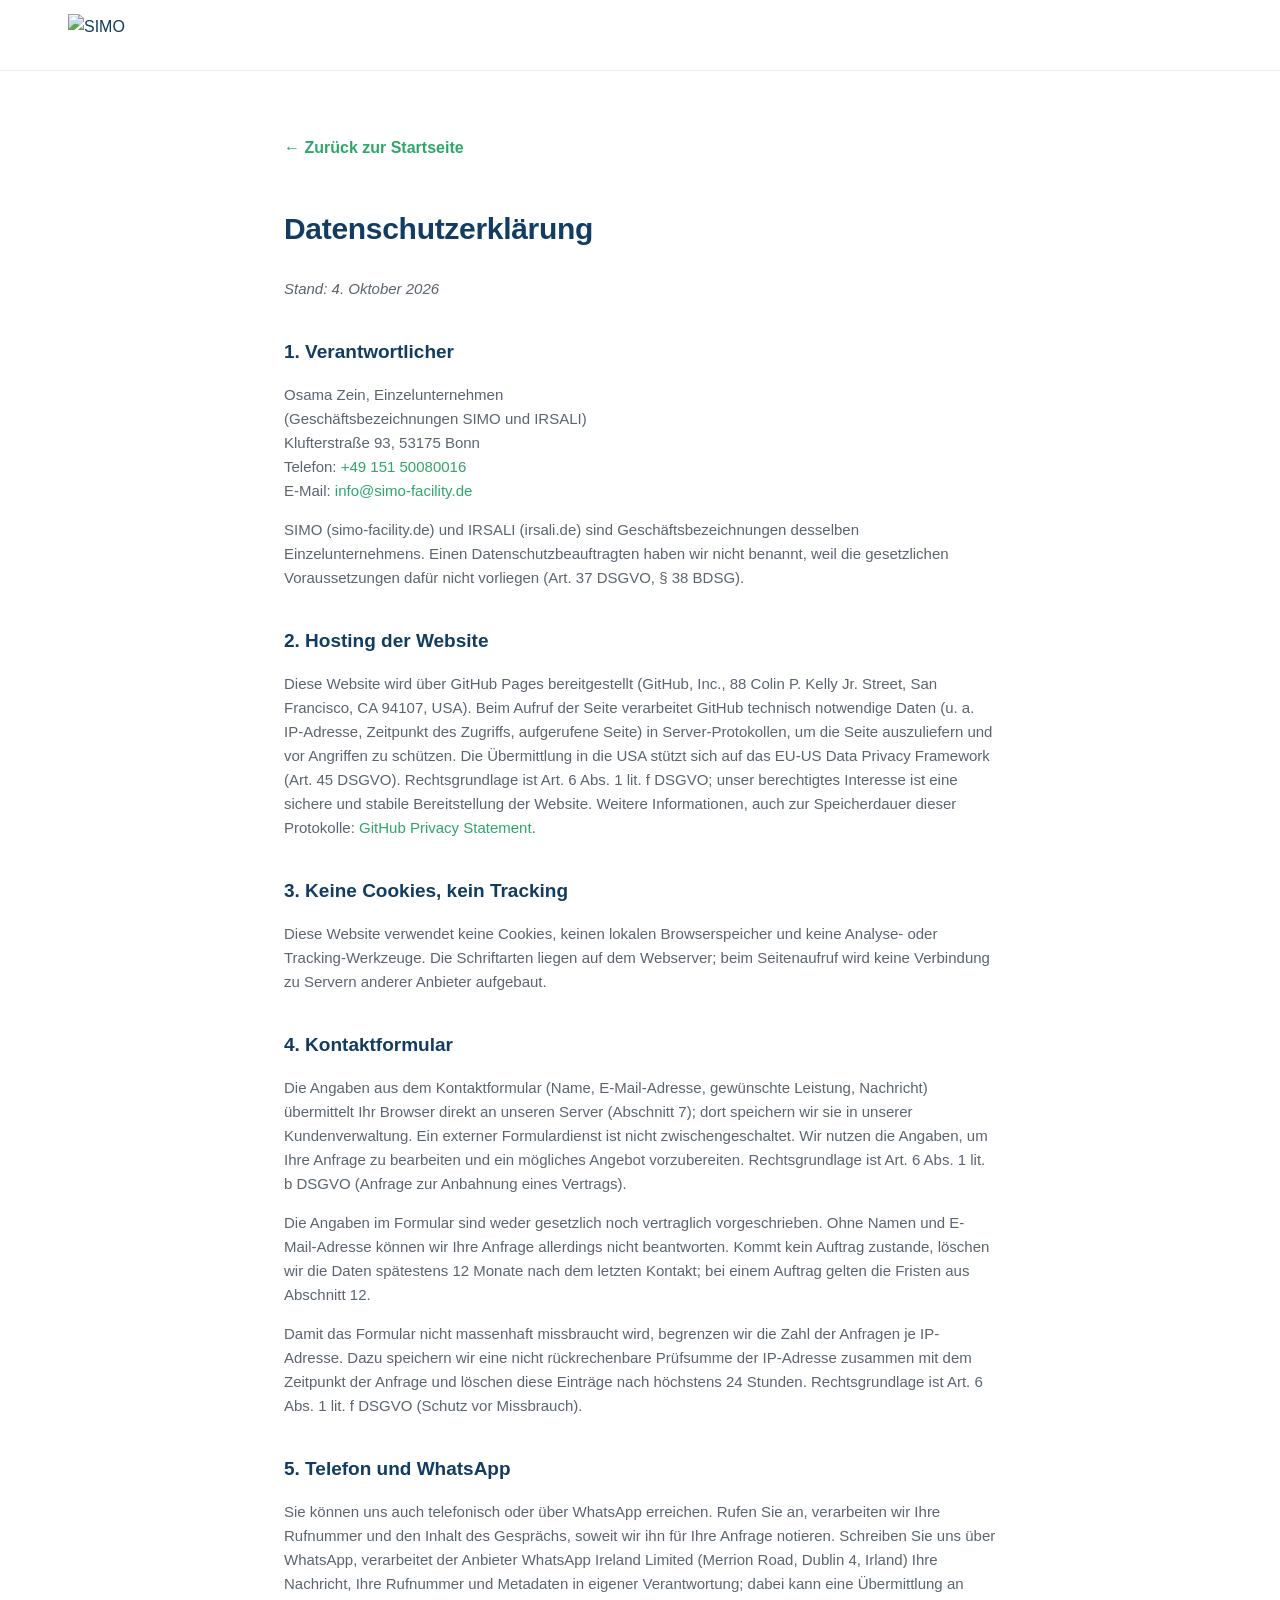
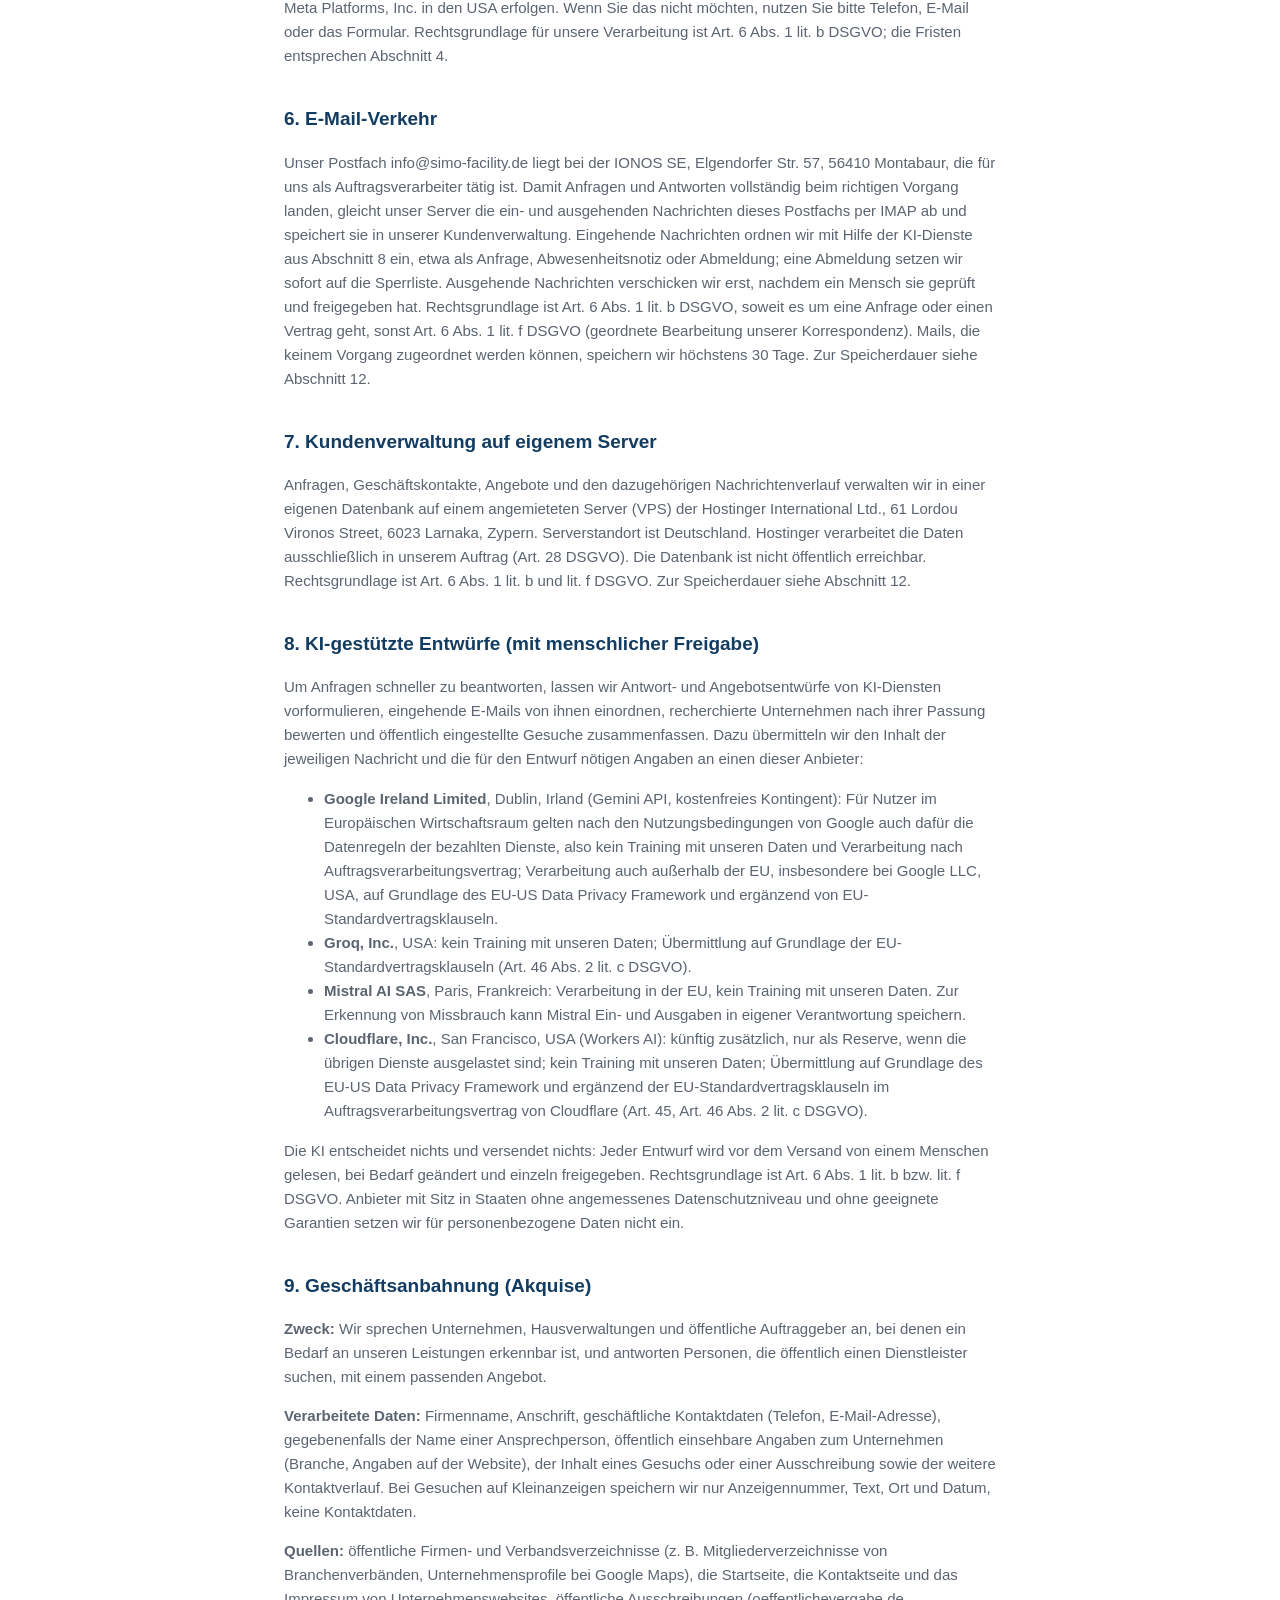
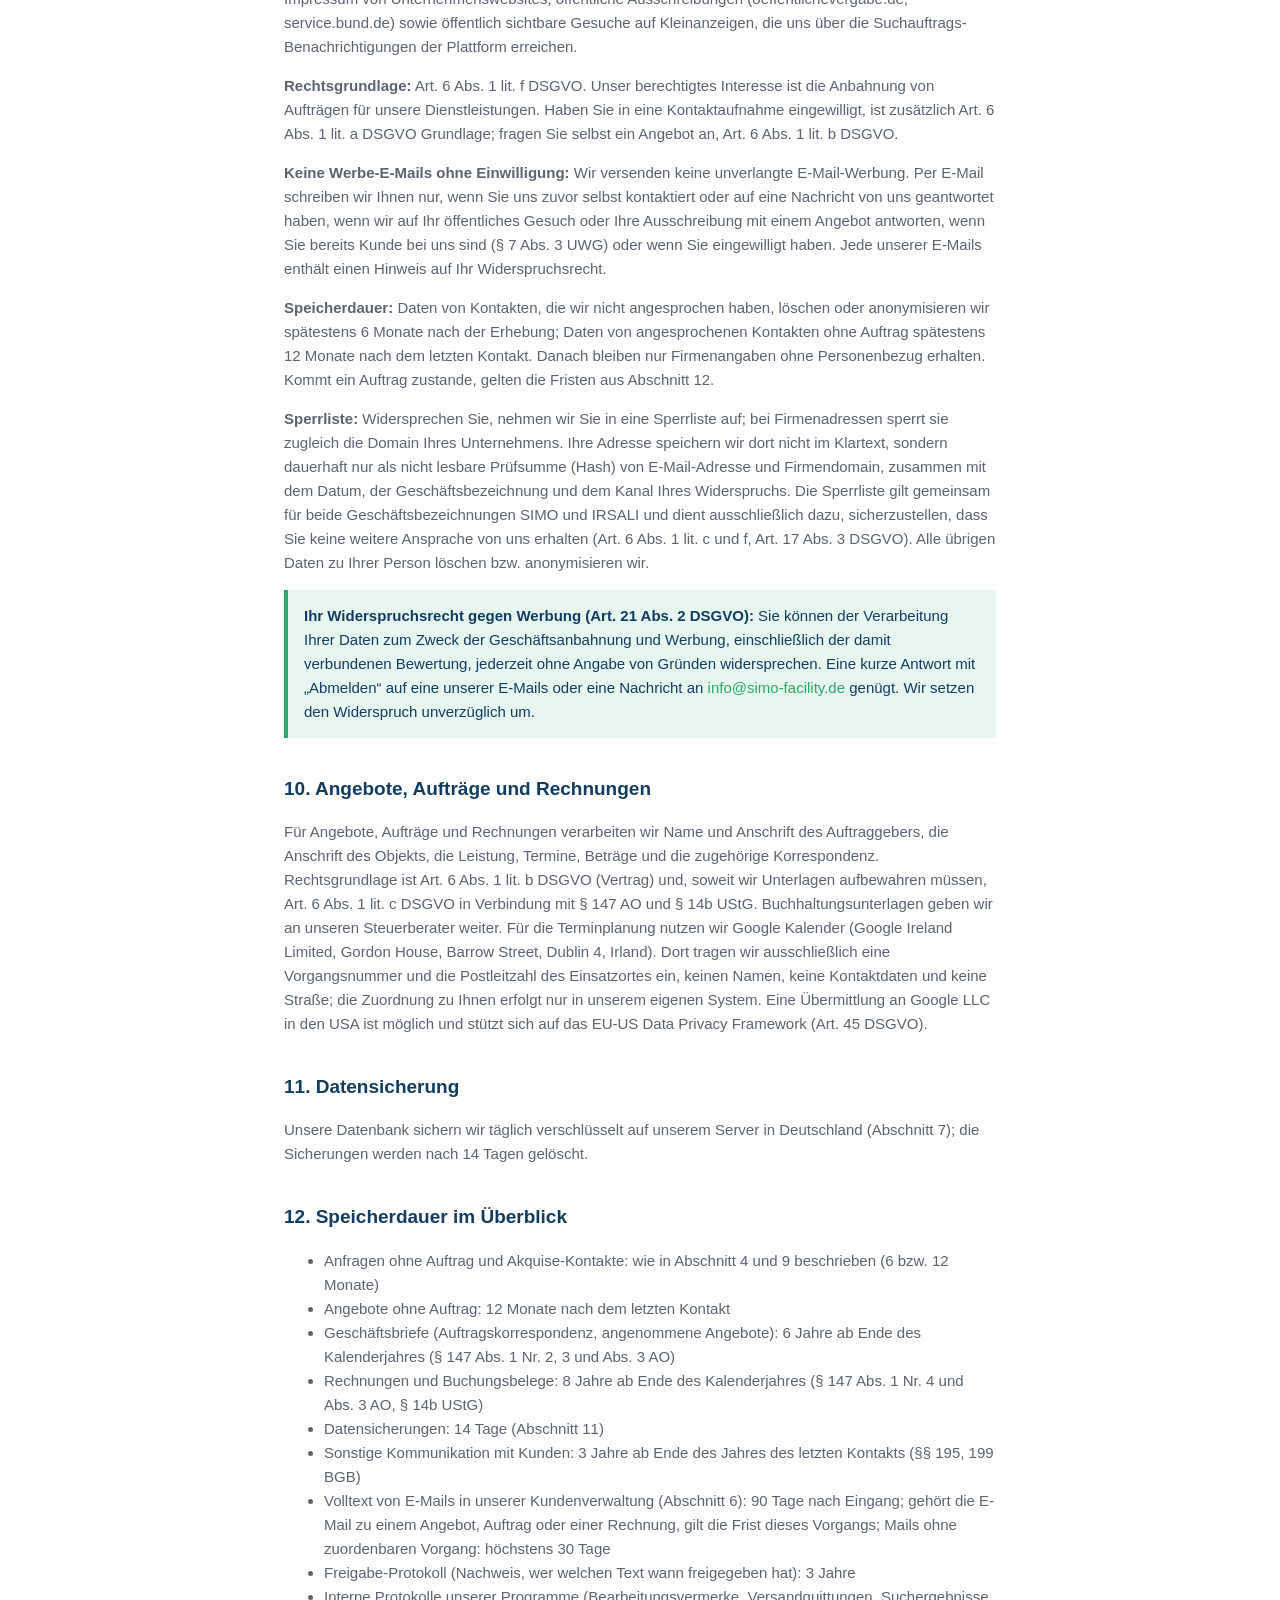
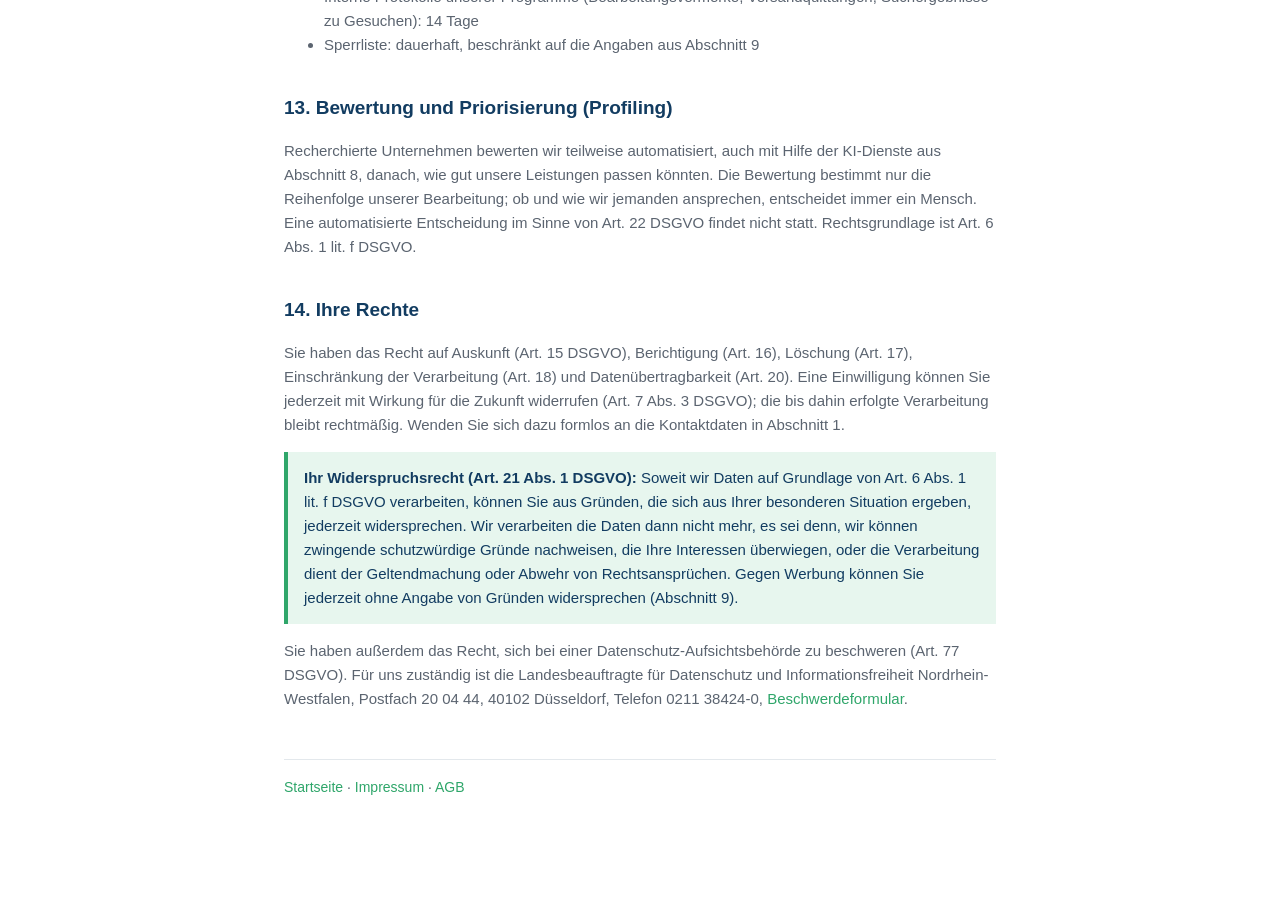
==== commit 120ff1e5: "Hausmeister ab 32 EUR/Std., Datenschutzerklaerung: KI-Anbieter, Mails ohne Zuordnung 30 Tage" ====
--- a/datenschutz.html
+++ b/datenschutz.html
@@ -5,7 +5,7 @@
 <meta name="viewport" content="width=device-width, initial-scale=1.0">
 <title>Datenschutzerklärung – SIMO</title>
 <link rel="icon" type="image/svg+xml" href="assets/icon.svg">
-<link rel="stylesheet" href="styles.css?v=20261003b">
+<link rel="stylesheet" href="styles.css">
 <style>
   .legal { max-width: 760px; margin: 0 auto; padding: 64px 24px 96px; }
   .legal h1 { font-size: 30px; margin-bottom: 24px; }
@@ -25,7 +25,7 @@
 <div class="legal">
   <a class="back" href="index.html">&larr; Zurück zur Startseite</a>
   <h1>Datenschutzerklärung</h1>
-  <p><em>Stand: 3. Oktober 2026</em></p>
+  <p><em>Stand: 4. Oktober 2026</em></p>
 
   <h2>1. Verantwortlicher</h2>
   <p>
@@ -52,17 +52,18 @@
   <p>Sie können uns auch telefonisch oder über WhatsApp erreichen. Rufen Sie an, verarbeiten wir Ihre Rufnummer und den Inhalt des Gesprächs, soweit wir ihn für Ihre Anfrage notieren. Schreiben Sie uns über WhatsApp, verarbeitet der Anbieter WhatsApp Ireland Limited (Merrion Road, Dublin 4, Irland) Ihre Nachricht, Ihre Rufnummer und Metadaten in eigener Verantwortung; dabei kann eine Übermittlung an Meta Platforms, Inc. in den USA erfolgen. Wenn Sie das nicht möchten, nutzen Sie bitte Telefon, E-Mail oder das Formular. Rechtsgrundlage für unsere Verarbeitung ist Art. 6 Abs. 1 lit. b DSGVO; die Fristen entsprechen Abschnitt 4.</p>
 
   <h2>6. E-Mail-Verkehr</h2>
-  <p>Unser Postfach info@simo-facility.de liegt bei der IONOS SE, Elgendorfer Str. 57, 56410 Montabaur, die für uns als Auftragsverarbeiter tätig ist. Damit Anfragen und Antworten vollständig beim richtigen Vorgang landen, gleicht unser Server die ein- und ausgehenden Nachrichten dieses Postfachs per IMAP ab und speichert sie in unserer Kundenverwaltung. Eingehende Nachrichten ordnen wir mit Hilfe der KI-Dienste aus Abschnitt 8 ein, etwa als Anfrage, Abwesenheitsnotiz oder Abmeldung; eine Abmeldung setzen wir sofort auf die Sperrliste. Ausgehende Nachrichten verschicken wir erst, nachdem ein Mensch sie geprüft und freigegeben hat. Rechtsgrundlage ist Art. 6 Abs. 1 lit. b DSGVO, soweit es um eine Anfrage oder einen Vertrag geht, sonst Art. 6 Abs. 1 lit. f DSGVO (geordnete Bearbeitung unserer Korrespondenz). Zur Speicherdauer siehe Abschnitt 12.</p>
+  <p>Unser Postfach info@simo-facility.de liegt bei der IONOS SE, Elgendorfer Str. 57, 56410 Montabaur, die für uns als Auftragsverarbeiter tätig ist. Damit Anfragen und Antworten vollständig beim richtigen Vorgang landen, gleicht unser Server die ein- und ausgehenden Nachrichten dieses Postfachs per IMAP ab und speichert sie in unserer Kundenverwaltung. Eingehende Nachrichten ordnen wir mit Hilfe der KI-Dienste aus Abschnitt 8 ein, etwa als Anfrage, Abwesenheitsnotiz oder Abmeldung; eine Abmeldung setzen wir sofort auf die Sperrliste. Ausgehende Nachrichten verschicken wir erst, nachdem ein Mensch sie geprüft und freigegeben hat. Rechtsgrundlage ist Art. 6 Abs. 1 lit. b DSGVO, soweit es um eine Anfrage oder einen Vertrag geht, sonst Art. 6 Abs. 1 lit. f DSGVO (geordnete Bearbeitung unserer Korrespondenz). Mails, die keinem Vorgang zugeordnet werden können, speichern wir höchstens 30 Tage. Zur Speicherdauer siehe Abschnitt 12.</p>
 
   <h2>7. Kundenverwaltung auf eigenem Server</h2>
   <p>Anfragen, Geschäftskontakte, Angebote und den dazugehörigen Nachrichtenverlauf verwalten wir in einer eigenen Datenbank auf einem angemieteten Server (VPS) der Hostinger International Ltd., 61 Lordou Vironos Street, 6023 Larnaka, Zypern. Serverstandort ist Deutschland. Hostinger verarbeitet die Daten ausschließlich in unserem Auftrag (Art. 28 DSGVO). Die Datenbank ist nicht öffentlich erreichbar. Rechtsgrundlage ist Art. 6 Abs. 1 lit. b und lit. f DSGVO. Zur Speicherdauer siehe Abschnitt 12.</p>
 
   <h2>8. KI-gestützte Entwürfe (mit menschlicher Freigabe)</h2>
-  <p>Um Anfragen schneller zu beantworten, lassen wir Antwort- und Angebotsentwürfe von KI-Diensten vorformulieren, eingehende E-Mails von ihnen einordnen und recherchierte Unternehmen nach ihrer Passung bewerten. Dazu übermitteln wir den Inhalt der jeweiligen Nachricht und die für den Entwurf nötigen Angaben an einen dieser Anbieter:</p>
+  <p>Um Anfragen schneller zu beantworten, lassen wir Antwort- und Angebotsentwürfe von KI-Diensten vorformulieren, eingehende E-Mails von ihnen einordnen, recherchierte Unternehmen nach ihrer Passung bewerten und öffentlich eingestellte Gesuche zusammenfassen. Dazu übermitteln wir den Inhalt der jeweiligen Nachricht und die für den Entwurf nötigen Angaben an einen dieser Anbieter:</p>
   <ul>
-    <li><strong>Google Ireland Limited</strong>, Dublin, Irland (Gemini API): kein Training mit unseren Daten, Verarbeitung nach Auftragsverarbeitungsvertrag; Übermittlung an Google LLC, USA, auf Grundlage des EU-US Data Privacy Framework und ergänzend von EU-Standardvertragsklauseln.</li>
+    <li><strong>Google Ireland Limited</strong>, Dublin, Irland (Gemini API, kostenfreies Kontingent): Für Nutzer im Europäischen Wirtschaftsraum gelten nach den Nutzungsbedingungen von Google auch dafür die Datenregeln der bezahlten Dienste, also kein Training mit unseren Daten und Verarbeitung nach Auftragsverarbeitungsvertrag; Verarbeitung auch außerhalb der EU, insbesondere bei Google LLC, USA, auf Grundlage des EU-US Data Privacy Framework und ergänzend von EU-Standardvertragsklauseln.</li>
     <li><strong>Groq, Inc.</strong>, USA: kein Training mit unseren Daten; Übermittlung auf Grundlage der EU-Standardvertragsklauseln (Art. 46 Abs. 2 lit. c DSGVO).</li>
     <li><strong>Mistral AI SAS</strong>, Paris, Frankreich: Verarbeitung in der EU, kein Training mit unseren Daten. Zur Erkennung von Missbrauch kann Mistral Ein- und Ausgaben in eigener Verantwortung speichern.</li>
+    <li><strong>Cloudflare, Inc.</strong>, San Francisco, USA (Workers AI): künftig zusätzlich, nur als Reserve, wenn die übrigen Dienste ausgelastet sind; kein Training mit unseren Daten; Übermittlung auf Grundlage des EU-US Data Privacy Framework und ergänzend der EU-Standardvertragsklauseln im Auftragsverarbeitungsvertrag von Cloudflare (Art. 45, Art. 46 Abs. 2 lit. c DSGVO).</li>
   </ul>
   <p>Die KI entscheidet nichts und versendet nichts: Jeder Entwurf wird vor dem Versand von einem Menschen gelesen, bei Bedarf geändert und einzeln freigegeben. Rechtsgrundlage ist Art. 6 Abs. 1 lit. b bzw. lit. f DSGVO. Anbieter mit Sitz in Staaten ohne angemessenes Datenschutzniveau und ohne geeignete Garantien setzen wir für personenbezogene Daten nicht ein.</p>
 
@@ -90,7 +91,7 @@
     <li>Rechnungen und Buchungsbelege: 8 Jahre ab Ende des Kalenderjahres (§ 147 Abs. 1 Nr. 4 und Abs. 3 AO, § 14b UStG)</li>
     <li>Datensicherungen: 14 Tage (Abschnitt 11)</li>
     <li>Sonstige Kommunikation mit Kunden: 3 Jahre ab Ende des Jahres des letzten Kontakts (§§ 195, 199 BGB)</li>
-    <li>Volltext von E-Mails in unserer Kundenverwaltung (Abschnitt 6): 90 Tage nach Eingang; gehört die E-Mail zu einem Angebot, Auftrag oder einer Rechnung, gilt die Frist dieses Vorgangs</li>
+    <li>Volltext von E-Mails in unserer Kundenverwaltung (Abschnitt 6): 90 Tage nach Eingang; gehört die E-Mail zu einem Angebot, Auftrag oder einer Rechnung, gilt die Frist dieses Vorgangs; Mails ohne zuordenbaren Vorgang: höchstens 30 Tage</li>
     <li>Freigabe-Protokoll (Nachweis, wer welchen Text wann freigegeben hat): 3 Jahre</li>
     <li>Interne Protokolle unserer Programme (Bearbeitungsvermerke, Versandquittungen, Suchergebnisse zu Gesuchen): 14 Tage</li>
     <li>Sperrliste: dauerhaft, beschränkt auf die Angaben aus Abschnitt 9</li>
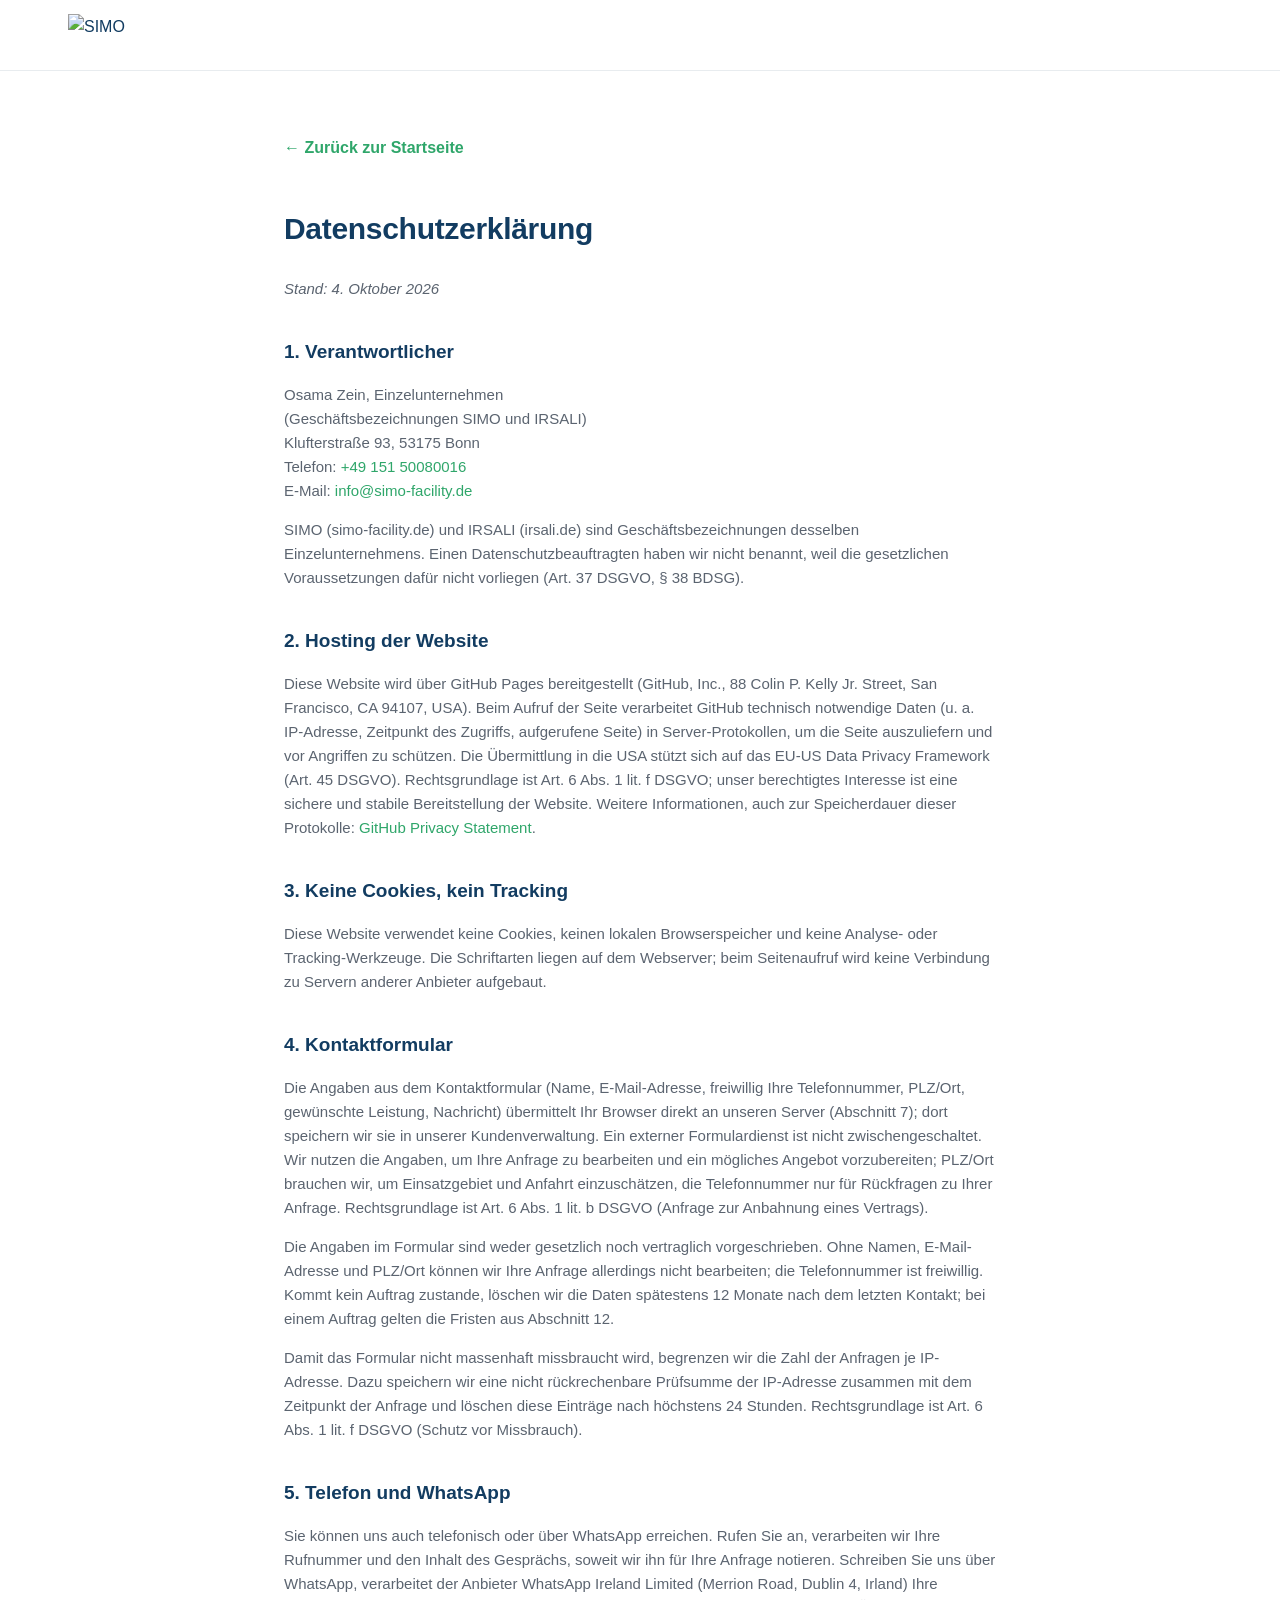
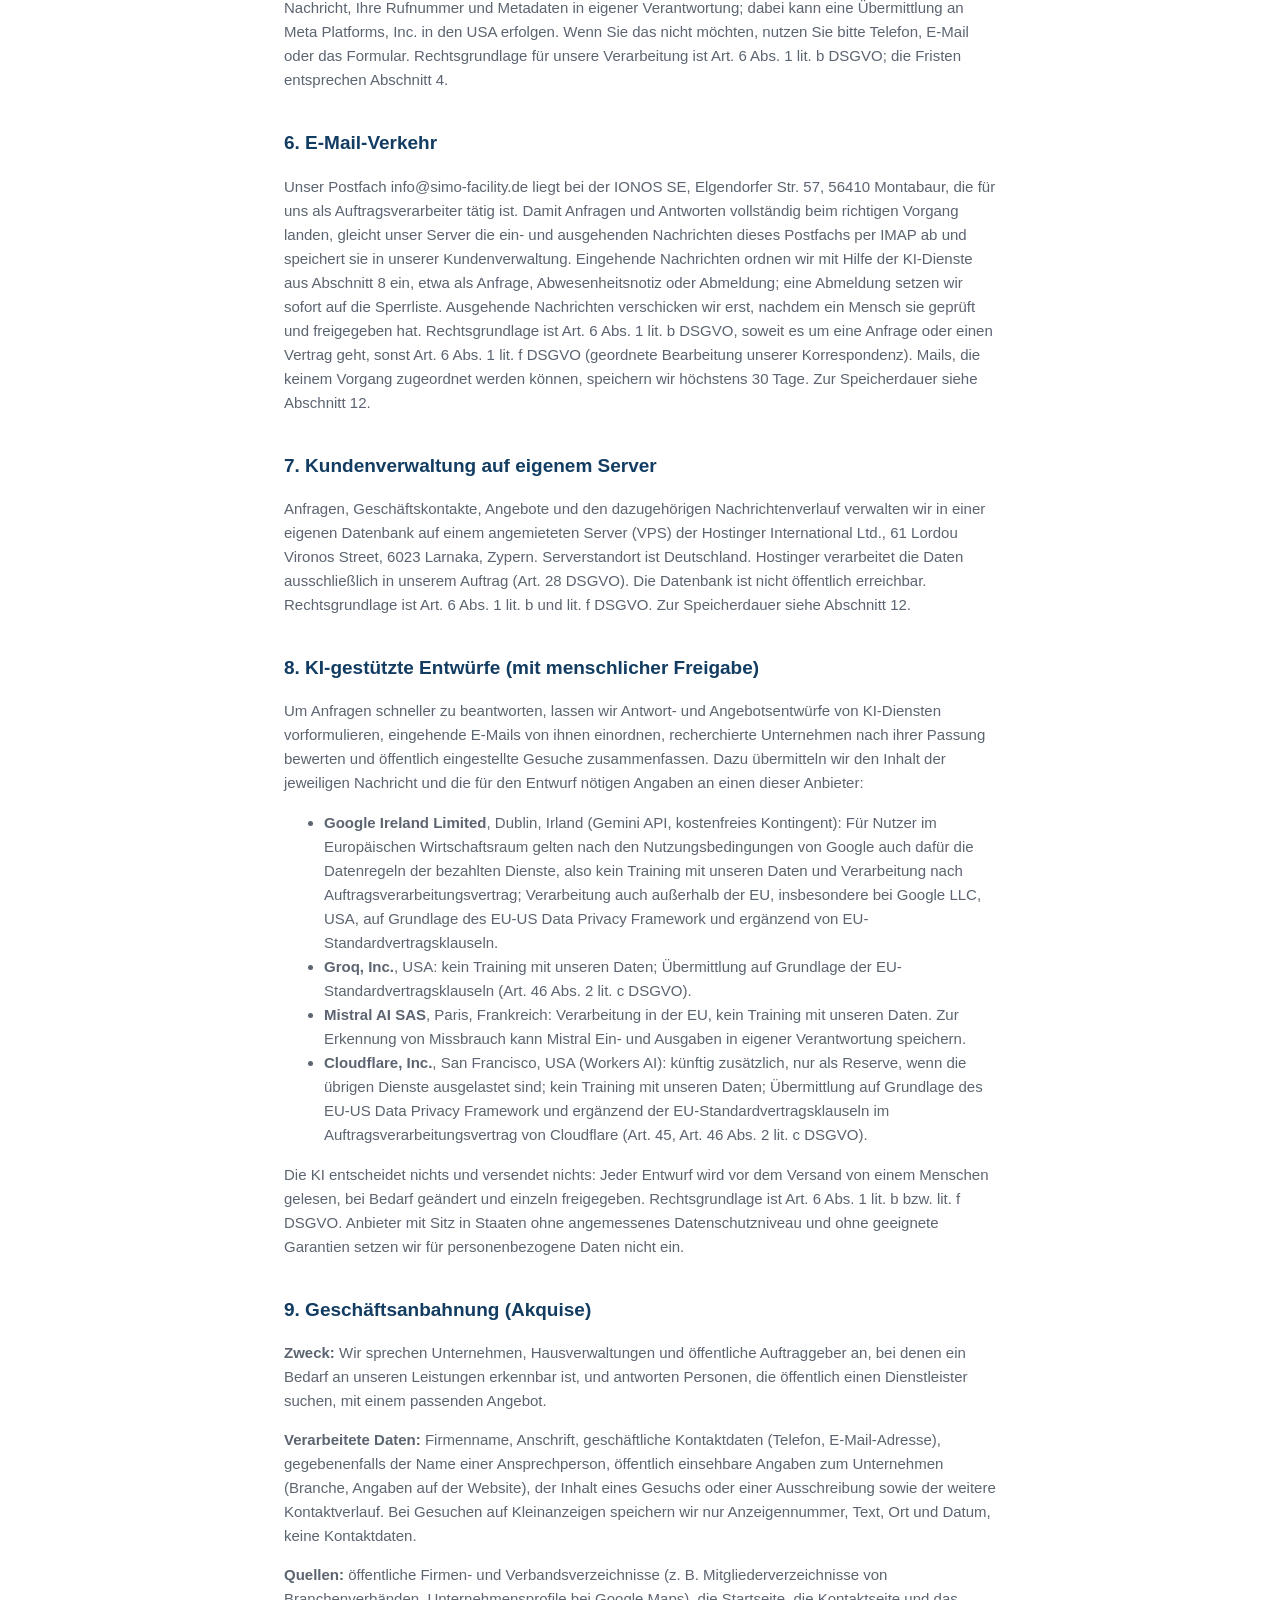
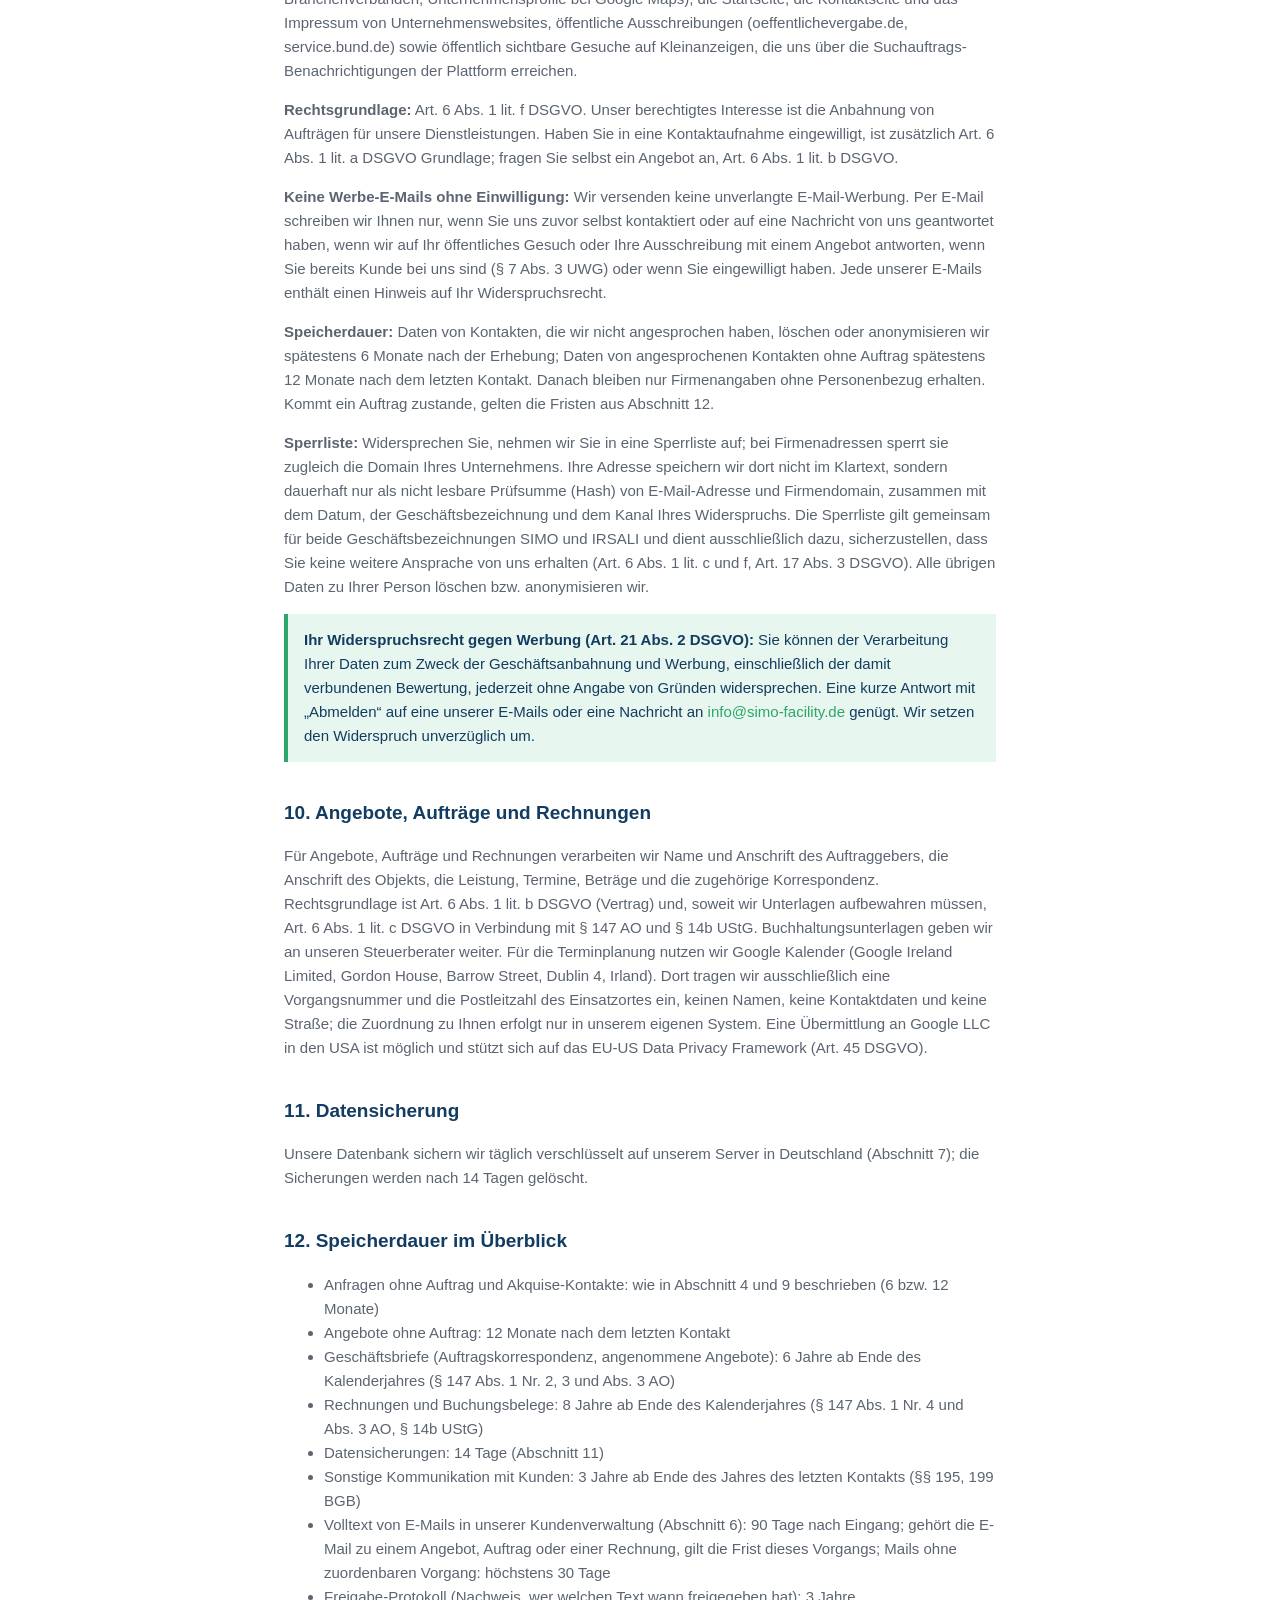
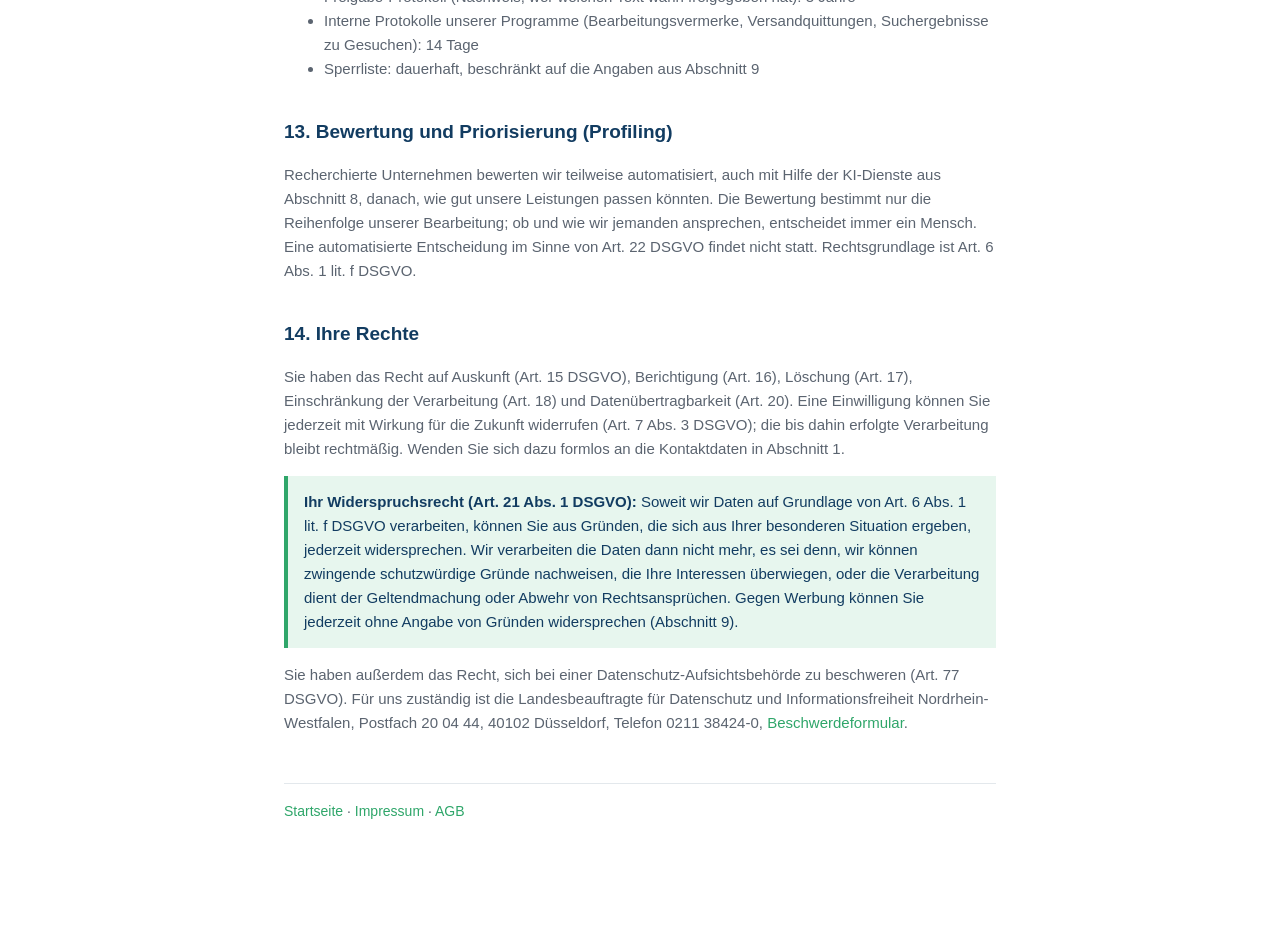
==== commit 31cc99a2: "Website-Abnahme: Anfahrt/Mindestauftrag, Hecke, Mobil-Hero, Formular Telefon + PLZ/Ort, robots/sitem" ====
--- a/datenschutz.html
+++ b/datenschutz.html
@@ -5,7 +5,8 @@
 <meta name="viewport" content="width=device-width, initial-scale=1.0">
 <title>Datenschutzerklärung – SIMO</title>
 <link rel="icon" type="image/svg+xml" href="assets/icon.svg">
-<link rel="stylesheet" href="styles.css">
+<link rel="canonical" href="https://simo-facility.de/datenschutz.html">
+<link rel="stylesheet" href="styles.css?v=20261005">
 <style>
   .legal { max-width: 760px; margin: 0 auto; padding: 64px 24px 96px; }
   .legal h1 { font-size: 30px; margin-bottom: 24px; }
@@ -44,8 +45,8 @@
   <p>Diese Website verwendet keine Cookies, keinen lokalen Browserspeicher und keine Analyse- oder Tracking-Werkzeuge. Die Schriftarten liegen auf dem Webserver; beim Seitenaufruf wird keine Verbindung zu Servern anderer Anbieter aufgebaut.</p>
 
   <h2>4. Kontaktformular</h2>
-  <p>Die Angaben aus dem Kontaktformular (Name, E-Mail-Adresse, gewünschte Leistung, Nachricht) übermittelt Ihr Browser direkt an unseren Server (Abschnitt 7); dort speichern wir sie in unserer Kundenverwaltung. Ein externer Formulardienst ist nicht zwischengeschaltet. Wir nutzen die Angaben, um Ihre Anfrage zu bearbeiten und ein mögliches Angebot vorzubereiten. Rechtsgrundlage ist Art. 6 Abs. 1 lit. b DSGVO (Anfrage zur Anbahnung eines Vertrags).</p>
-  <p>Die Angaben im Formular sind weder gesetzlich noch vertraglich vorgeschrieben. Ohne Namen und E-Mail-Adresse können wir Ihre Anfrage allerdings nicht beantworten. Kommt kein Auftrag zustande, löschen wir die Daten spätestens 12 Monate nach dem letzten Kontakt; bei einem Auftrag gelten die Fristen aus Abschnitt 12.</p>
+  <p>Die Angaben aus dem Kontaktformular (Name, E-Mail-Adresse, freiwillig Ihre Telefonnummer, PLZ/Ort, gewünschte Leistung, Nachricht) übermittelt Ihr Browser direkt an unseren Server (Abschnitt 7); dort speichern wir sie in unserer Kundenverwaltung. Ein externer Formulardienst ist nicht zwischengeschaltet. Wir nutzen die Angaben, um Ihre Anfrage zu bearbeiten und ein mögliches Angebot vorzubereiten; PLZ/Ort brauchen wir, um Einsatzgebiet und Anfahrt einzuschätzen, die Telefonnummer nur für Rückfragen zu Ihrer Anfrage. Rechtsgrundlage ist Art. 6 Abs. 1 lit. b DSGVO (Anfrage zur Anbahnung eines Vertrags).</p>
+  <p>Die Angaben im Formular sind weder gesetzlich noch vertraglich vorgeschrieben. Ohne Namen, E-Mail-Adresse und PLZ/Ort können wir Ihre Anfrage allerdings nicht bearbeiten; die Telefonnummer ist freiwillig. Kommt kein Auftrag zustande, löschen wir die Daten spätestens 12 Monate nach dem letzten Kontakt; bei einem Auftrag gelten die Fristen aus Abschnitt 12.</p>
   <p>Damit das Formular nicht massenhaft missbraucht wird, begrenzen wir die Zahl der Anfragen je IP-Adresse. Dazu speichern wir eine nicht rückrechenbare Prüfsumme der IP-Adresse zusammen mit dem Zeitpunkt der Anfrage und löschen diese Einträge nach höchstens 24 Stunden. Rechtsgrundlage ist Art. 6 Abs. 1 lit. f DSGVO (Schutz vor Missbrauch).</p>
 
   <h2>5. Telefon und WhatsApp</h2>
--- a/styles.css
+++ b/styles.css
@@ -124,7 +124,10 @@
   max-width: var(--max-width);
   margin: 0 auto;
 }
+.nav .logo { display: inline-flex; align-items: center; gap: 10px; text-decoration: none; }
 .nav .logo img { height: 42px; }
+/* Wordmark next to the mark: navy on the light header, readable at phone width */
+.nav-wordmark { font-size: 24px; font-weight: 700; color: var(--navy); letter-spacing: 0.12em; line-height: 1; }
 .nav-links {
   display: flex;
   gap: 34px;
@@ -253,6 +256,14 @@
   max-width: 520px;
   margin: 0 0 34px;
 }
+.hero .hero-sub { font-size: clamp(17px, 1.8vw, 21px); font-weight: 600; color: var(--white); margin: -6px 0 16px; line-height: 1.35; }
+.hero-prices { list-style: none; margin: 0 0 26px; padding: 0; display: flex; flex-wrap: wrap; gap: 8px 10px; }
+.hero-prices li {
+  font-size: 13.5px; font-weight: 600; color: var(--white);
+  background: rgba(255,255,255,0.08); border: 1px solid rgba(255,255,255,0.18);
+  padding: 6px 12px; border-radius: 999px;
+}
+.hero-prices li span { color: #C6D5E1; font-weight: 500; margin-right: 4px; }
 .hero-ctas { display: flex; gap: 14px; flex-wrap: wrap; margin-bottom: 36px; }
 .btn {
   display: inline-flex;
@@ -469,6 +480,7 @@
   box-shadow: var(--shadow);
 }
 .contact-form label { font-size: 13px; font-weight: 700; color: var(--navy); margin-bottom: 6px; display: block; }
+.contact-form label .optional { font-weight: 500; color: var(--gray); }
 .contact-form input, .contact-form select, .contact-form textarea {
   width: 100%;
   padding: 13px 15px;
@@ -512,7 +524,7 @@
   background: rgba(255,255,255,0.92);
   backdrop-filter: blur(10px);
   border-top: 1px solid var(--border);
-  padding: 12px 16px;
+  padding: 12px 16px calc(12px + env(safe-area-inset-bottom));
   gap: 10px;
 }
 .mobile-cta-bar a { flex: 1; text-align: center; }
@@ -531,21 +543,28 @@
   .footer-grid > div:first-child { grid-column: 1 / -1; }
 }
 
+/* Wordmark only where the header has room: hidden on narrow desktop (full nav) and very small phones */
+@media (min-width: 881px) and (max-width: 1100px) {
+  .nav-wordmark { display: none; }
+}
+
 @media (max-width: 880px) {
   .nav-links, .nav-phone { display: none; }
   .nav-toggle { display: flex; }
   .nav { padding: 12px 20px; gap: 16px; }
   .nav .logo { flex-shrink: 0; }
   .nav .logo img { height: 36px; }
+  .nav .logo { gap: 8px; }
+  .nav-wordmark { font-size: 21px; letter-spacing: 0.1em; }
   .nav-right { gap: 12px; margin-left: auto; }
   .nav-cta { padding: 9px 16px; font-size: 13.5px; }
   .hero .container { grid-template-columns: 1fr; }
-  .hero-visual { order: -1; }
   .trustbar .container { grid-template-columns: repeat(2, 1fr); gap: 28px; }
   .trustbar .trust-item:last-child:nth-child(odd) { grid-column: 1 / -1; }
   .area .container, .contact .container { grid-template-columns: 1fr; }
   .area-visual { order: -1; }
-  body { padding-bottom: 72px; }
+  /* Keep the last content clear of the fixed call/WhatsApp bar (bar is ~84px high) */
+  body { padding-bottom: calc(96px + env(safe-area-inset-bottom)); }
   .mobile-cta-bar { display: flex; }
 }
 
@@ -555,3 +574,7 @@
   .final-cta { margin: 0 16px; padding: 40px 24px; }
   .hero-microtrust { gap: 14px 20px; }
 }
+
+@media (max-width: 360px) {
+  .nav-wordmark { display: none; }
+}
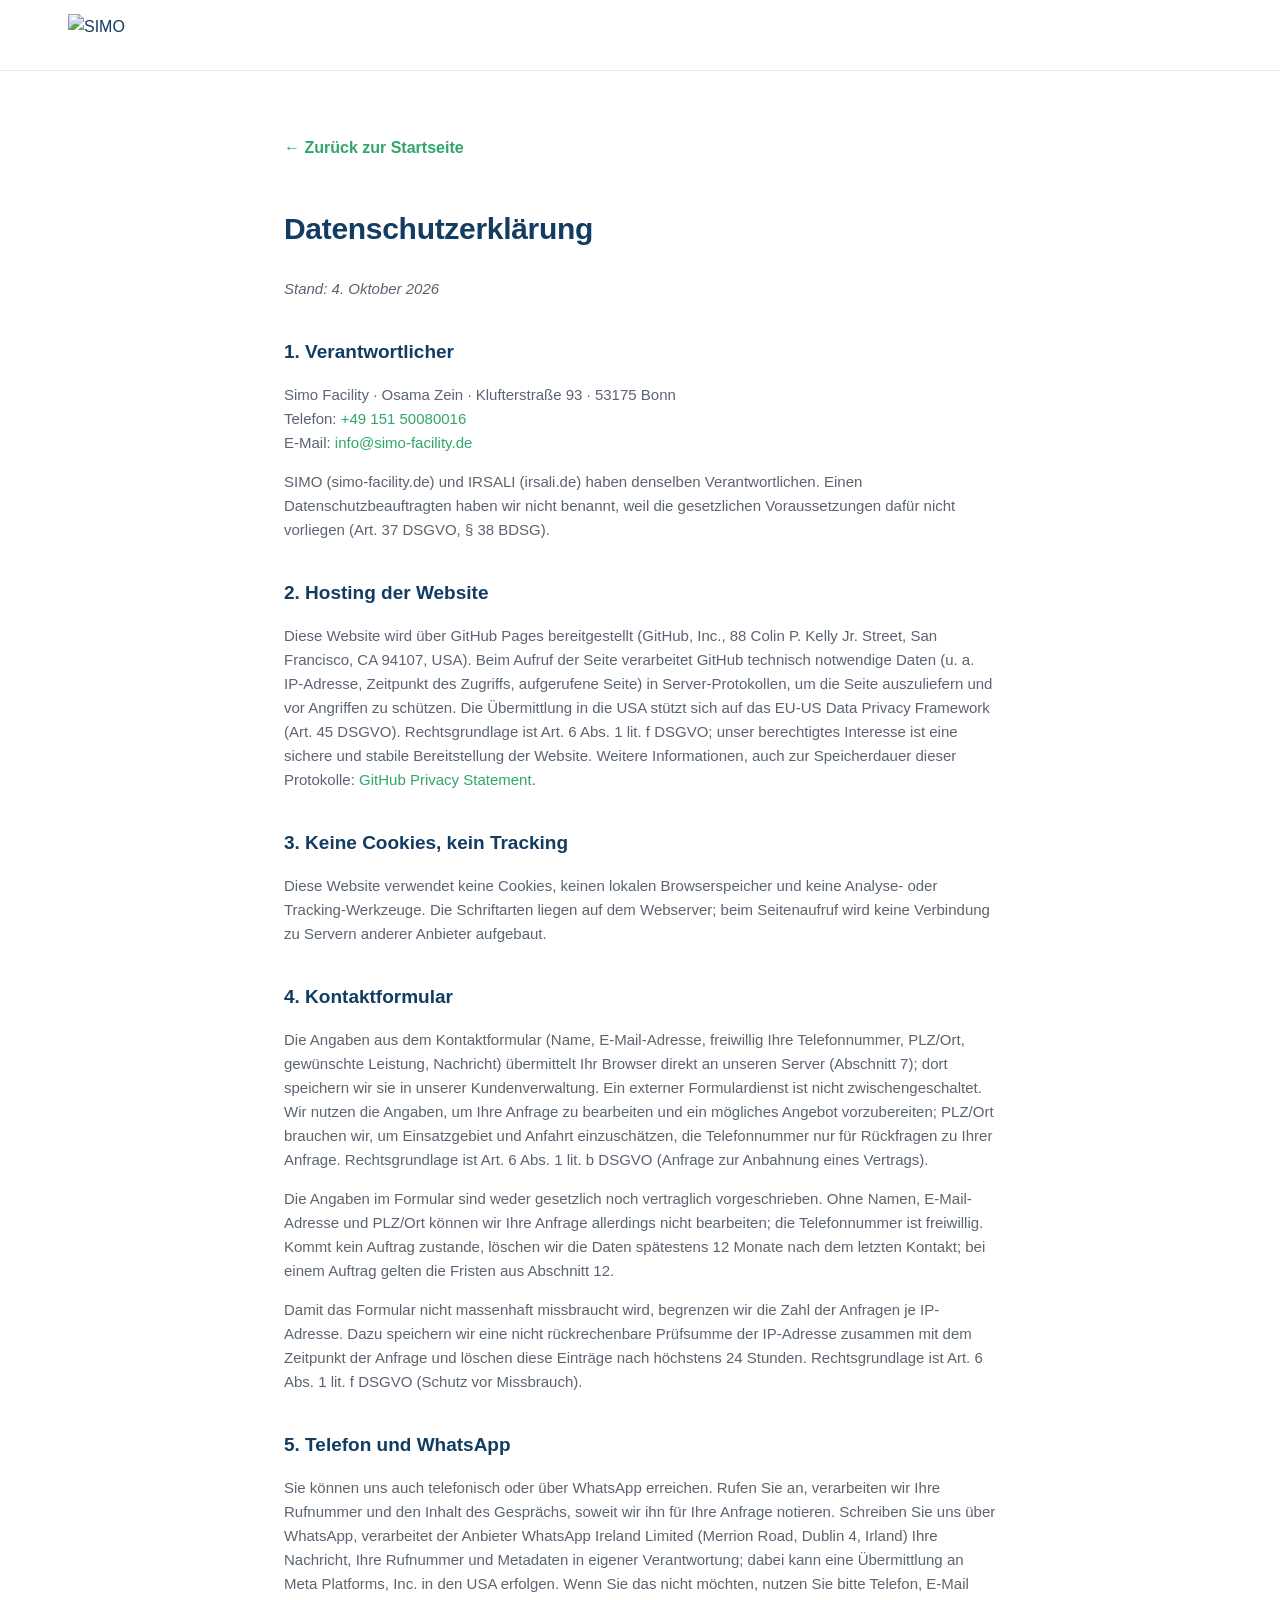
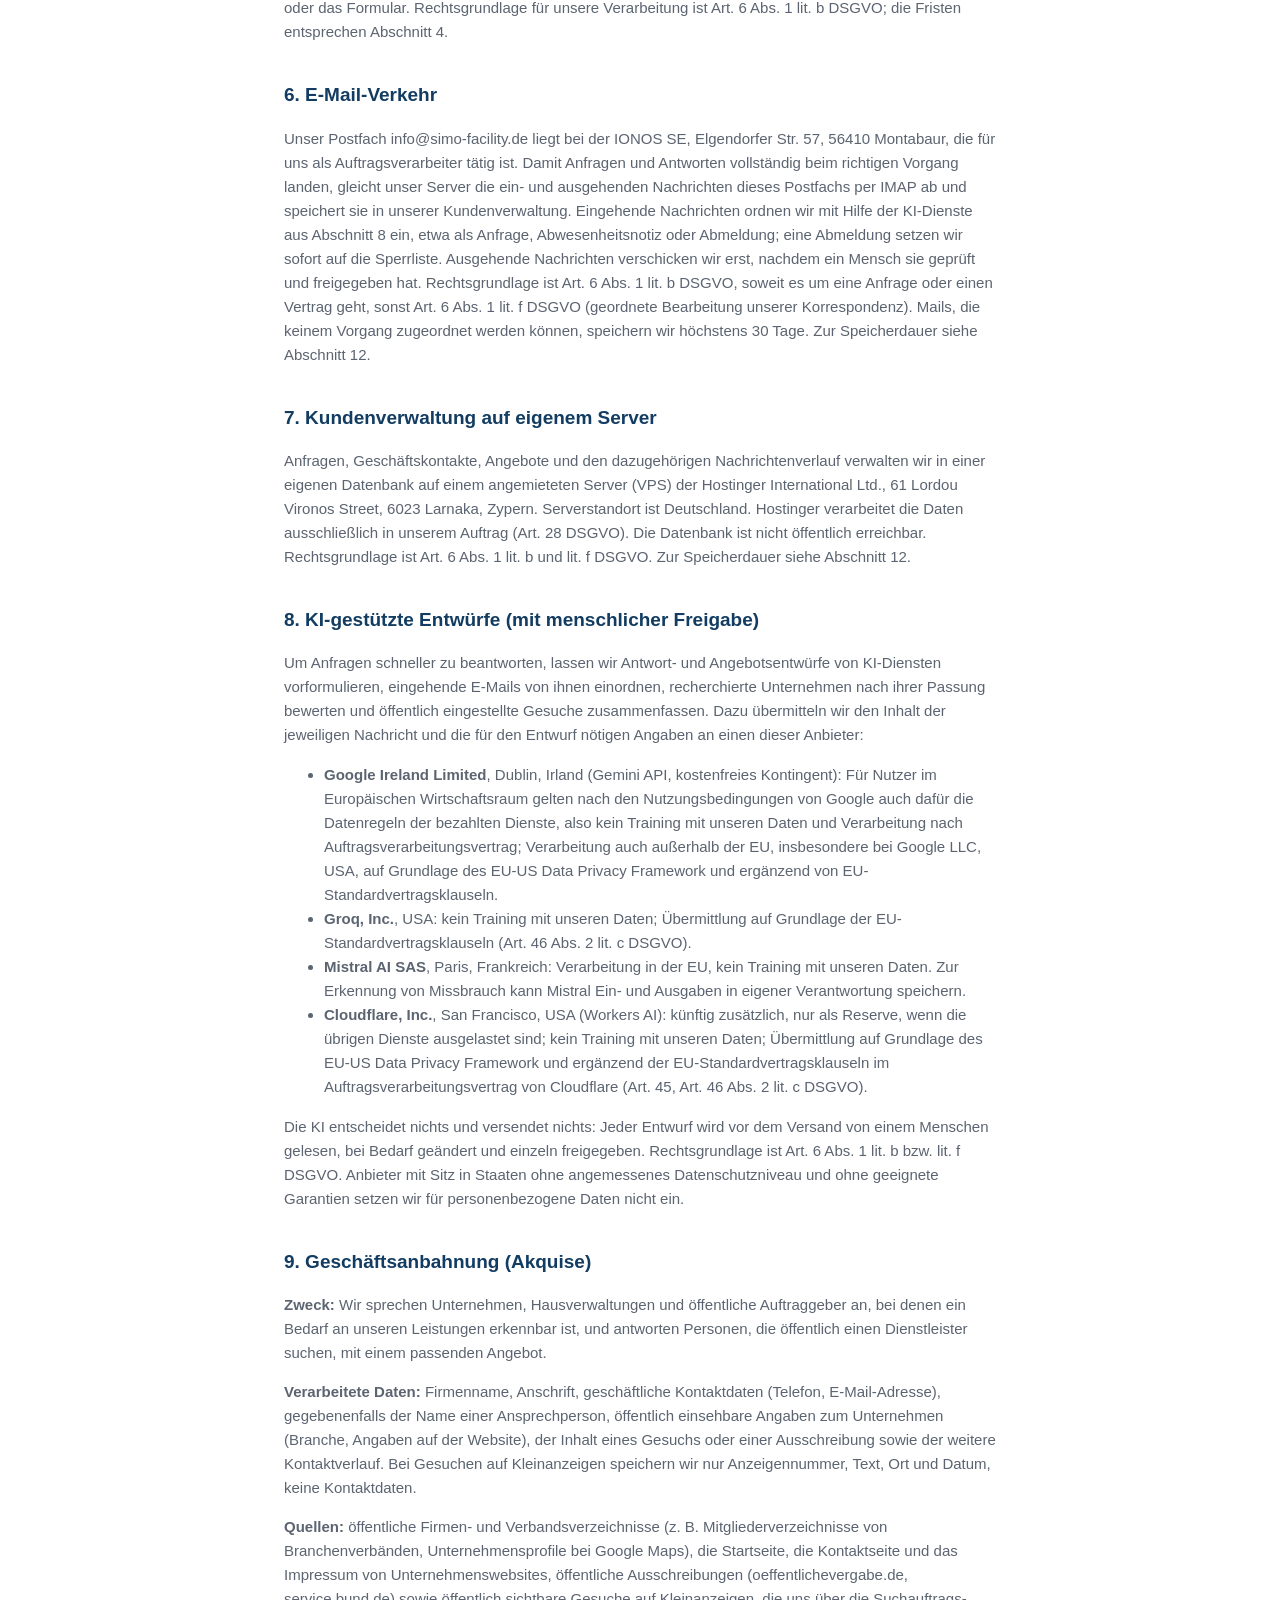
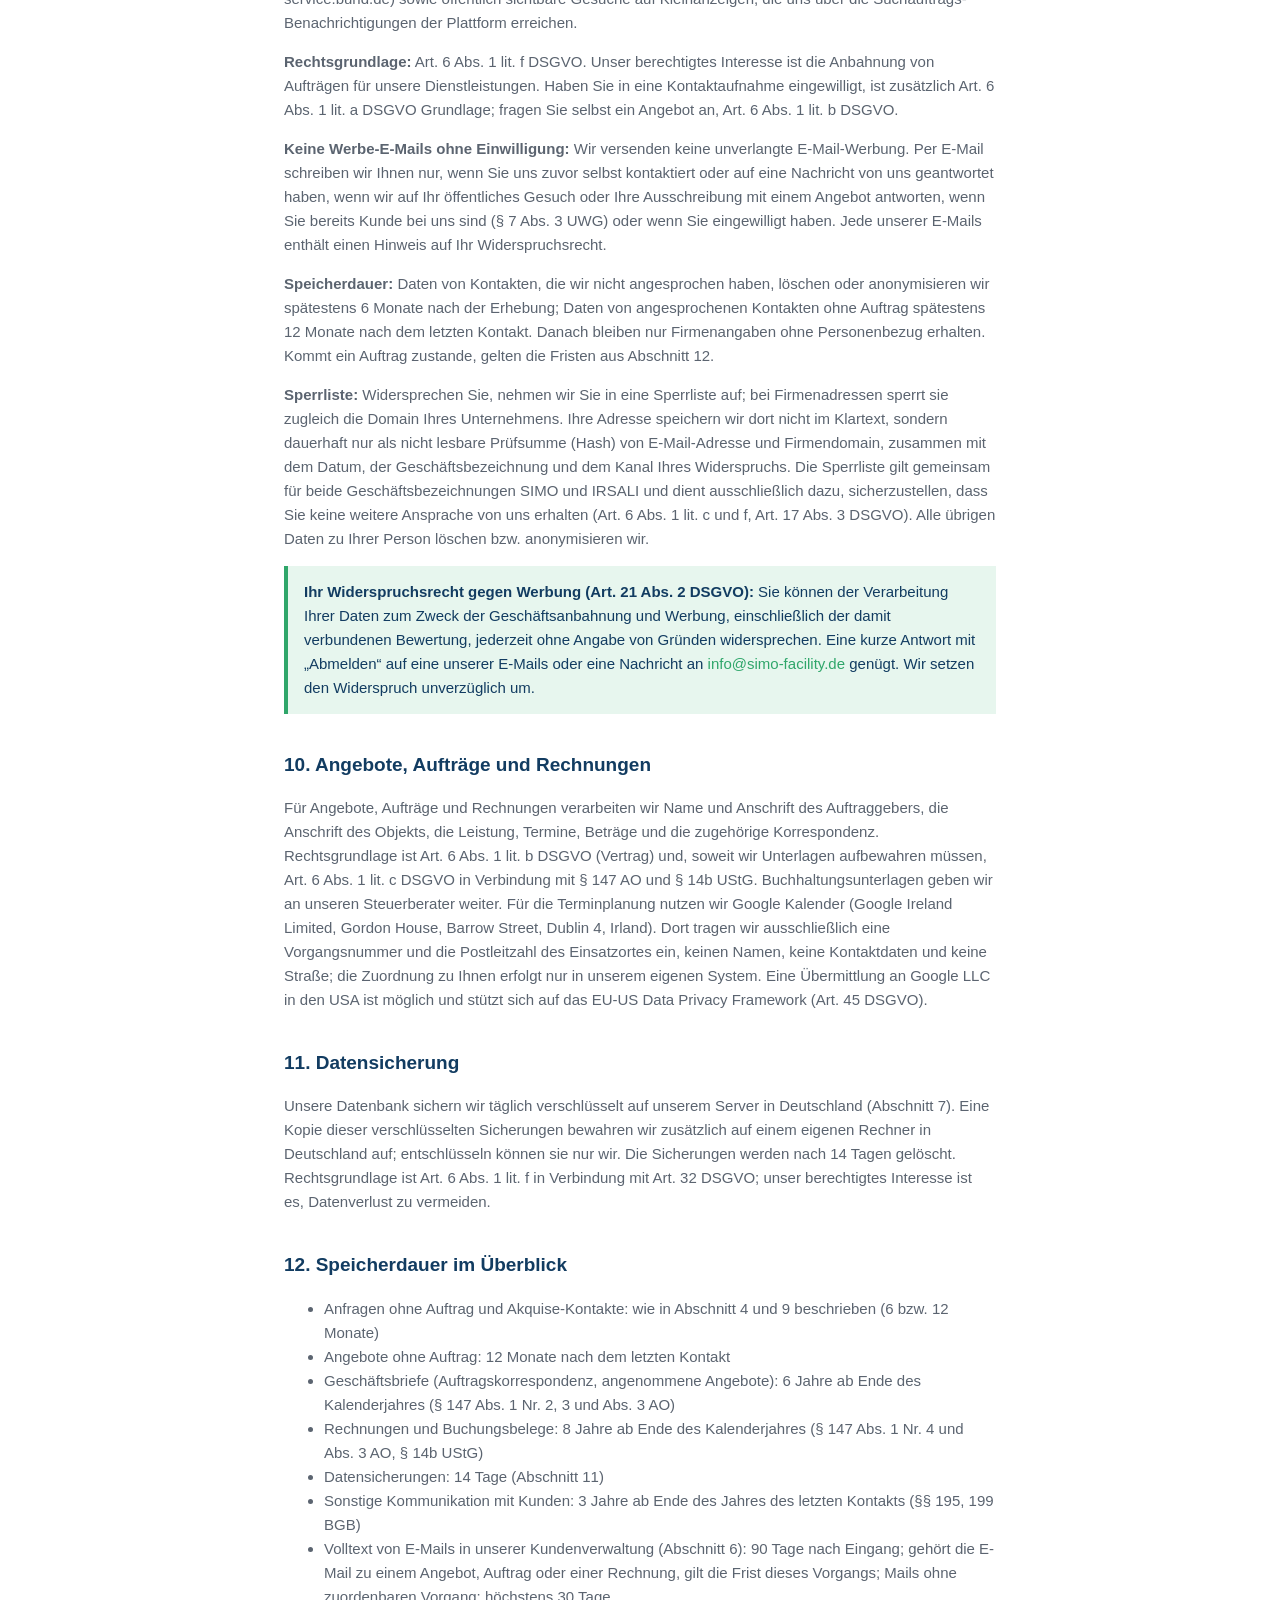
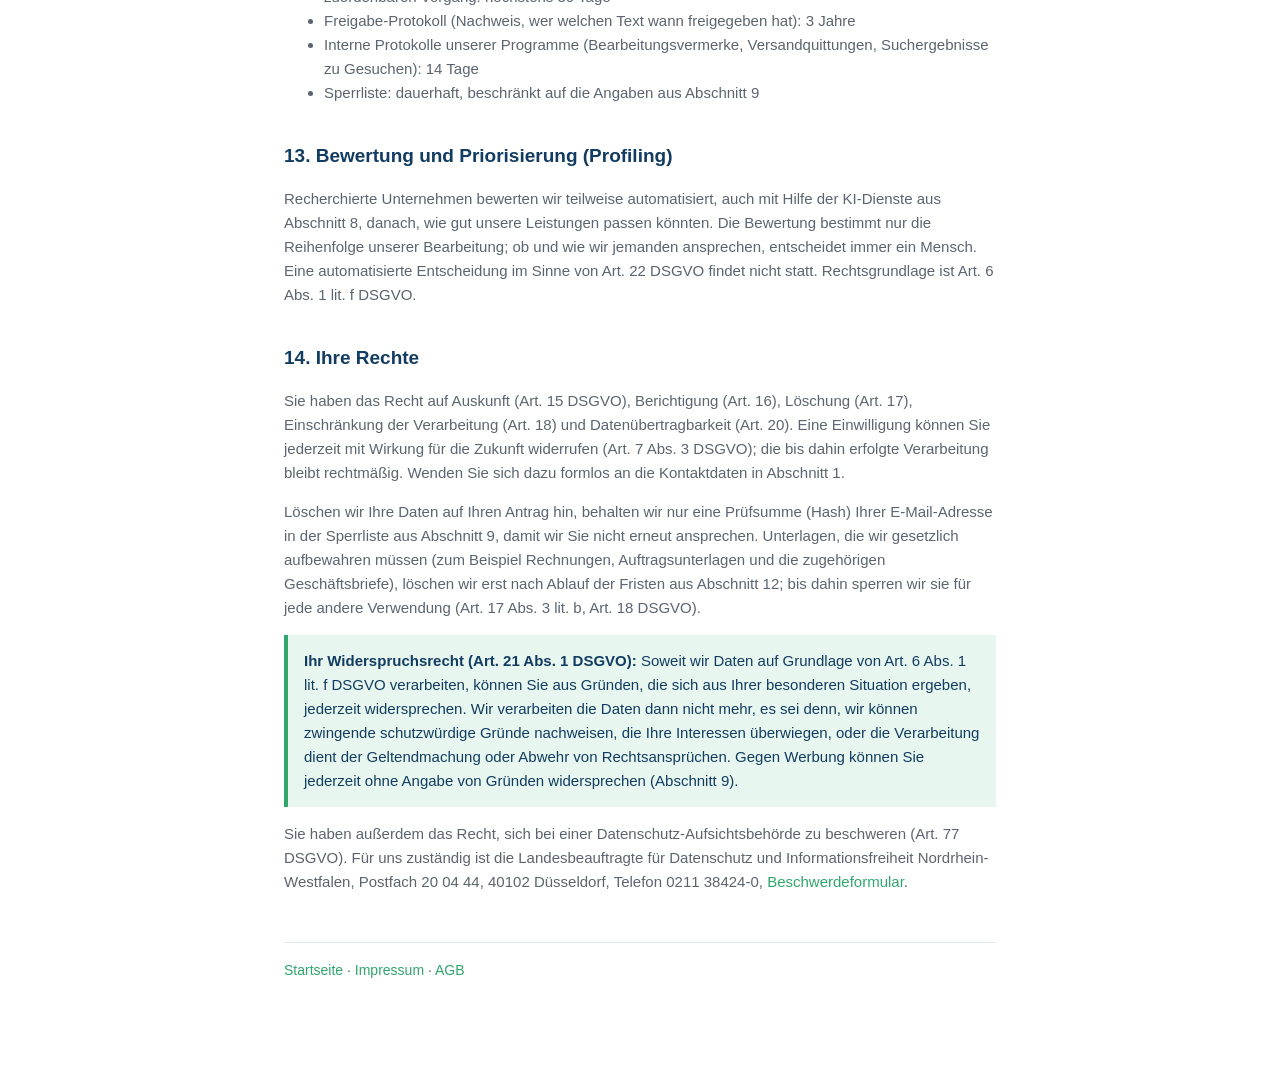
==== commit 6c9941f3: "Impressum/Datenschutz/AGB: Rechtstraegerzeile Format C, DSE Backup-Kopie + Loeschanfrage" ====
--- a/datenschutz.html
+++ b/datenschutz.html
@@ -30,13 +30,11 @@
 
   <h2>1. Verantwortlicher</h2>
   <p>
-    Osama Zein, Einzelunternehmen<br>
-    (Geschäftsbezeichnungen SIMO und IRSALI)<br>
-    Klufterstraße 93, 53175 Bonn<br>
+    Simo Facility · Osama Zein · Klufterstraße 93 · 53175 Bonn<br>
     Telefon: <a href="tel:+4915150080016">+49 151 50080016</a><br>
     E-Mail: <a href="mailto:info@simo-facility.de">info@simo-facility.de</a>
   </p>
-  <p>SIMO (simo-facility.de) und IRSALI (irsali.de) sind Geschäftsbezeichnungen desselben Einzelunternehmens. Einen Datenschutzbeauftragten haben wir nicht benannt, weil die gesetzlichen Voraussetzungen dafür nicht vorliegen (Art. 37 DSGVO, § 38 BDSG).</p>
+  <p>SIMO (simo-facility.de) und IRSALI (irsali.de) haben denselben Verantwortlichen. Einen Datenschutzbeauftragten haben wir nicht benannt, weil die gesetzlichen Voraussetzungen dafür nicht vorliegen (Art. 37 DSGVO, § 38 BDSG).</p>
 
   <h2>2. Hosting der Website</h2>
   <p>Diese Website wird über GitHub Pages bereitgestellt (GitHub, Inc., 88 Colin P. Kelly Jr. Street, San Francisco, CA 94107, USA). Beim Aufruf der Seite verarbeitet GitHub technisch notwendige Daten (u. a. IP-Adresse, Zeitpunkt des Zugriffs, aufgerufene Seite) in Server-Protokollen, um die Seite auszuliefern und vor Angriffen zu schützen. Die Übermittlung in die USA stützt sich auf das EU-US Data Privacy Framework (Art. 45 DSGVO). Rechtsgrundlage ist Art. 6 Abs. 1 lit. f DSGVO; unser berechtigtes Interesse ist eine sichere und stabile Bereitstellung der Website. Weitere Informationen, auch zur Speicherdauer dieser Protokolle: <a href="https://docs.github.com/site-policy/privacy-policies/github-general-privacy-statement" target="_blank" rel="noopener">GitHub Privacy Statement</a>.</p>
@@ -82,7 +80,7 @@
   <p>Für Angebote, Aufträge und Rechnungen verarbeiten wir Name und Anschrift des Auftraggebers, die Anschrift des Objekts, die Leistung, Termine, Beträge und die zugehörige Korrespondenz. Rechtsgrundlage ist Art. 6 Abs. 1 lit. b DSGVO (Vertrag) und, soweit wir Unterlagen aufbewahren müssen, Art. 6 Abs. 1 lit. c DSGVO in Verbindung mit § 147 AO und § 14b UStG. Buchhaltungsunterlagen geben wir an unseren Steuerberater weiter. Für die Terminplanung nutzen wir Google Kalender (Google Ireland Limited, Gordon House, Barrow Street, Dublin 4, Irland). Dort tragen wir ausschließlich eine Vorgangsnummer und die Postleitzahl des Einsatzortes ein, keinen Namen, keine Kontaktdaten und keine Straße; die Zuordnung zu Ihnen erfolgt nur in unserem eigenen System. Eine Übermittlung an Google LLC in den USA ist möglich und stützt sich auf das EU-US Data Privacy Framework (Art. 45 DSGVO).</p>
 
   <h2>11. Datensicherung</h2>
-  <p>Unsere Datenbank sichern wir täglich verschlüsselt auf unserem Server in Deutschland (Abschnitt 7); die Sicherungen werden nach 14 Tagen gelöscht.</p>
+  <p>Unsere Datenbank sichern wir täglich verschlüsselt auf unserem Server in Deutschland (Abschnitt 7). Eine Kopie dieser verschlüsselten Sicherungen bewahren wir zusätzlich auf einem eigenen Rechner in Deutschland auf; entschlüsseln können sie nur wir. Die Sicherungen werden nach 14 Tagen gelöscht. Rechtsgrundlage ist Art. 6 Abs. 1 lit. f in Verbindung mit Art. 32 DSGVO; unser berechtigtes Interesse ist es, Datenverlust zu vermeiden.</p>
 
   <h2>12. Speicherdauer im Überblick</h2>
   <ul>
@@ -103,6 +101,7 @@
 
   <h2>14. Ihre Rechte</h2>
   <p>Sie haben das Recht auf Auskunft (Art. 15 DSGVO), Berichtigung (Art. 16), Löschung (Art. 17), Einschränkung der Verarbeitung (Art. 18) und Datenübertragbarkeit (Art. 20). Eine Einwilligung können Sie jederzeit mit Wirkung für die Zukunft widerrufen (Art. 7 Abs. 3 DSGVO); die bis dahin erfolgte Verarbeitung bleibt rechtmäßig. Wenden Sie sich dazu formlos an die Kontaktdaten in Abschnitt 1.</p>
+  <p>Löschen wir Ihre Daten auf Ihren Antrag hin, behalten wir nur eine Prüfsumme (Hash) Ihrer E-Mail-Adresse in der Sperrliste aus Abschnitt 9, damit wir Sie nicht erneut ansprechen. Unterlagen, die wir gesetzlich aufbewahren müssen (zum Beispiel Rechnungen, Auftragsunterlagen und die zugehörigen Geschäftsbriefe), löschen wir erst nach Ablauf der Fristen aus Abschnitt 12; bis dahin sperren wir sie für jede andere Verwendung (Art. 17 Abs. 3 lit. b, Art. 18 DSGVO).</p>
   <p style="border-left: 4px solid var(--green); background: var(--green-tint); padding: 14px 16px; color: #123C61;"><strong>Ihr Widerspruchsrecht (Art. 21 Abs. 1 DSGVO):</strong> Soweit wir Daten auf Grundlage von Art. 6 Abs. 1 lit. f DSGVO verarbeiten, können Sie aus Gründen, die sich aus Ihrer besonderen Situation ergeben, jederzeit widersprechen. Wir verarbeiten die Daten dann nicht mehr, es sei denn, wir können zwingende schutzwürdige Gründe nachweisen, die Ihre Interessen überwiegen, oder die Verarbeitung dient der Geltendmachung oder Abwehr von Rechtsansprüchen. Gegen Werbung können Sie jederzeit ohne Angabe von Gründen widersprechen (Abschnitt 9).</p>
   <p>Sie haben außerdem das Recht, sich bei einer Datenschutz-Aufsichtsbehörde zu beschweren (Art. 77 DSGVO). Für uns zuständig ist die Landesbeauftragte für Datenschutz und Informationsfreiheit Nordrhein-Westfalen, Postfach 20 04 44, 40102 Düsseldorf, Telefon 0211 38424-0, <a href="https://www.ldi.nrw.de/beschwerde" target="_blank" rel="noopener">Beschwerdeformular</a>.</p>
   <p style="margin-top:48px;padding-top:16px;border-top:1px solid var(--border);font-size:14px;"><a href="index.html">Startseite</a> &middot; <a href="impressum.html">Impressum</a> &middot; <a href="agb.pdf">AGB</a></p>
